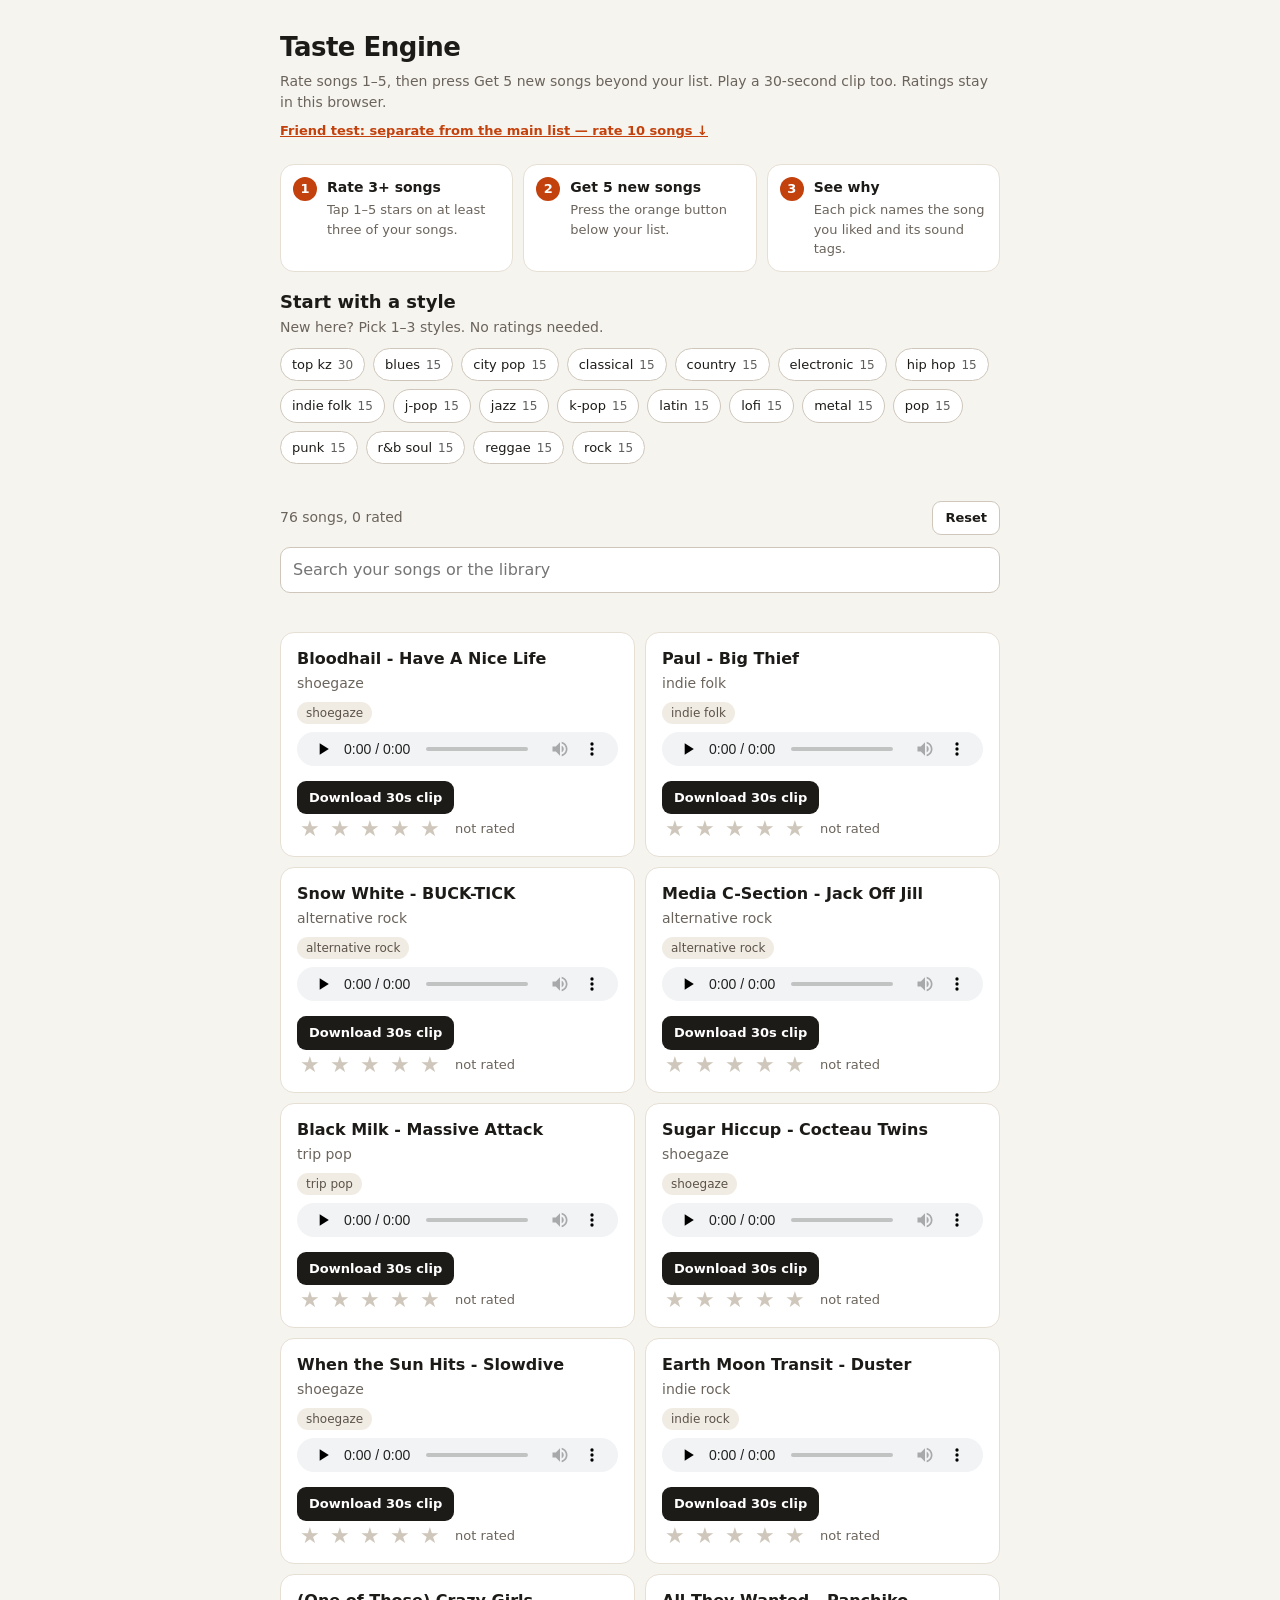
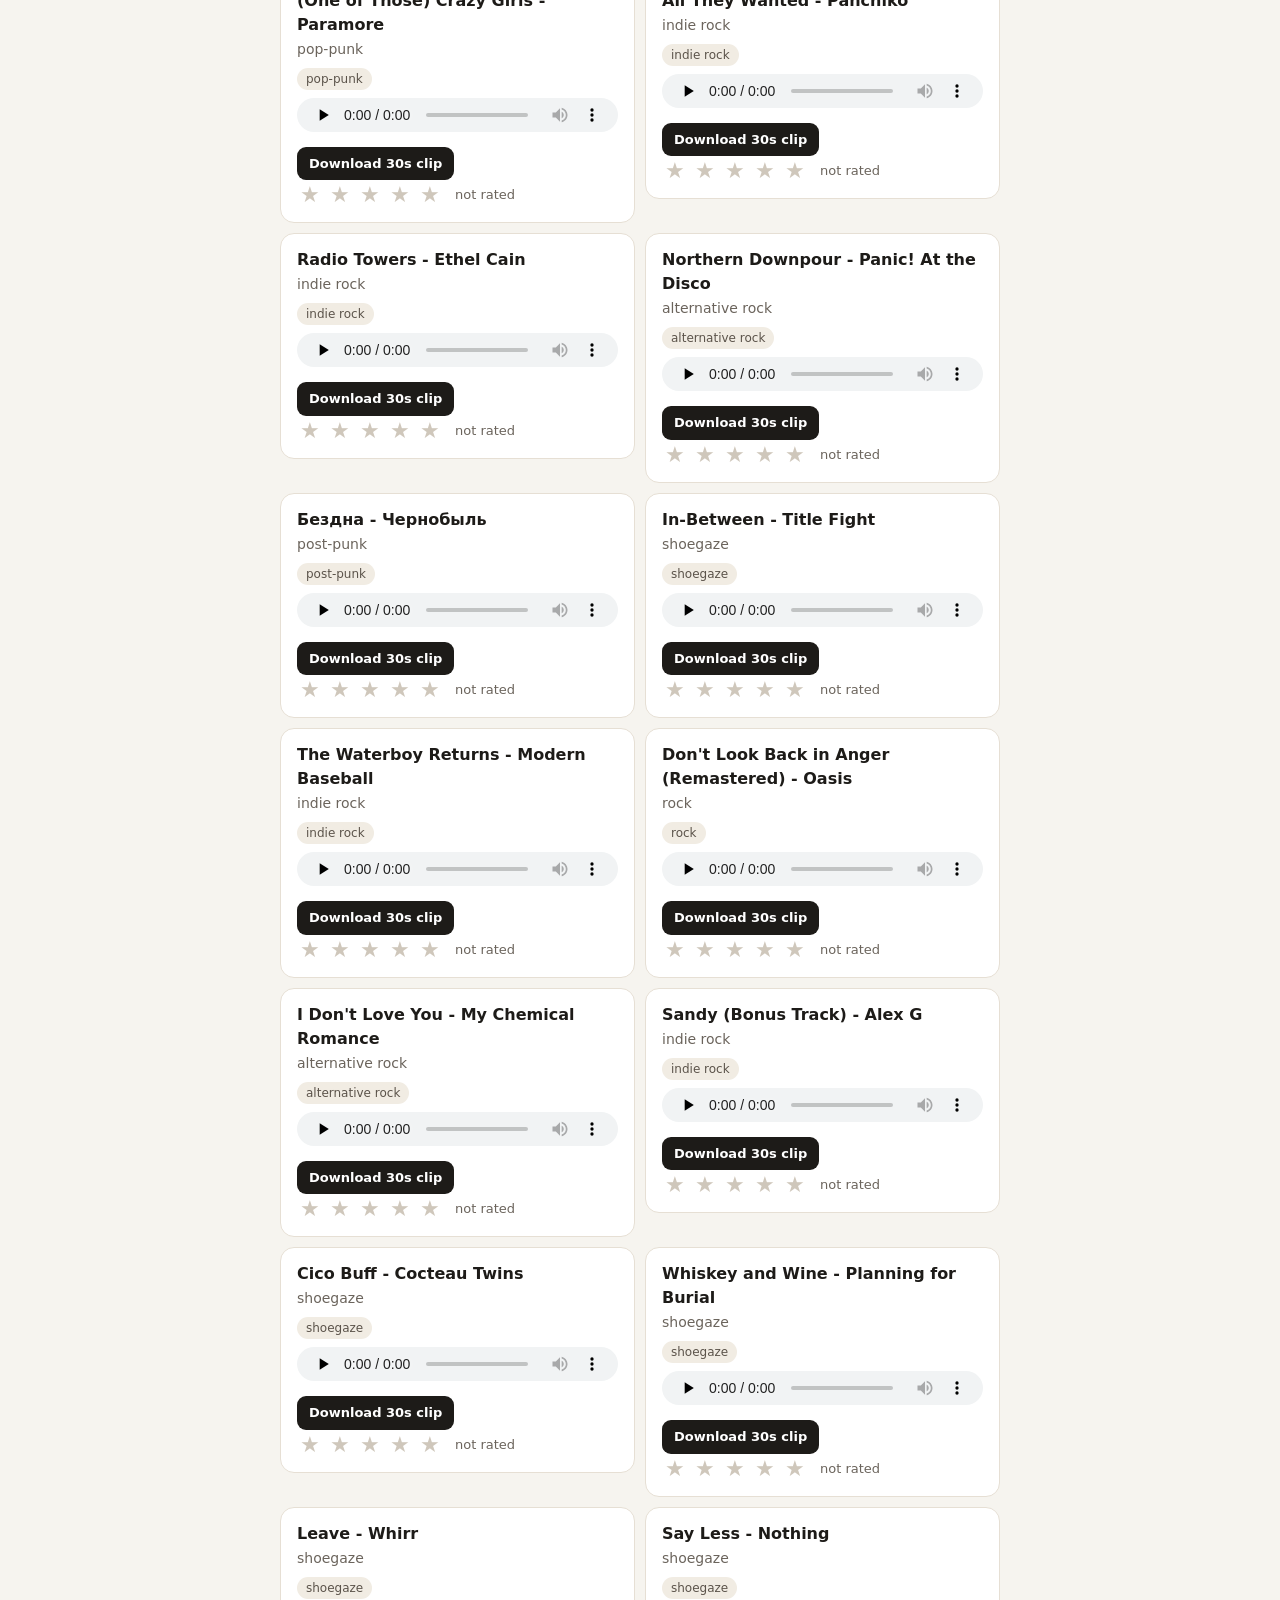
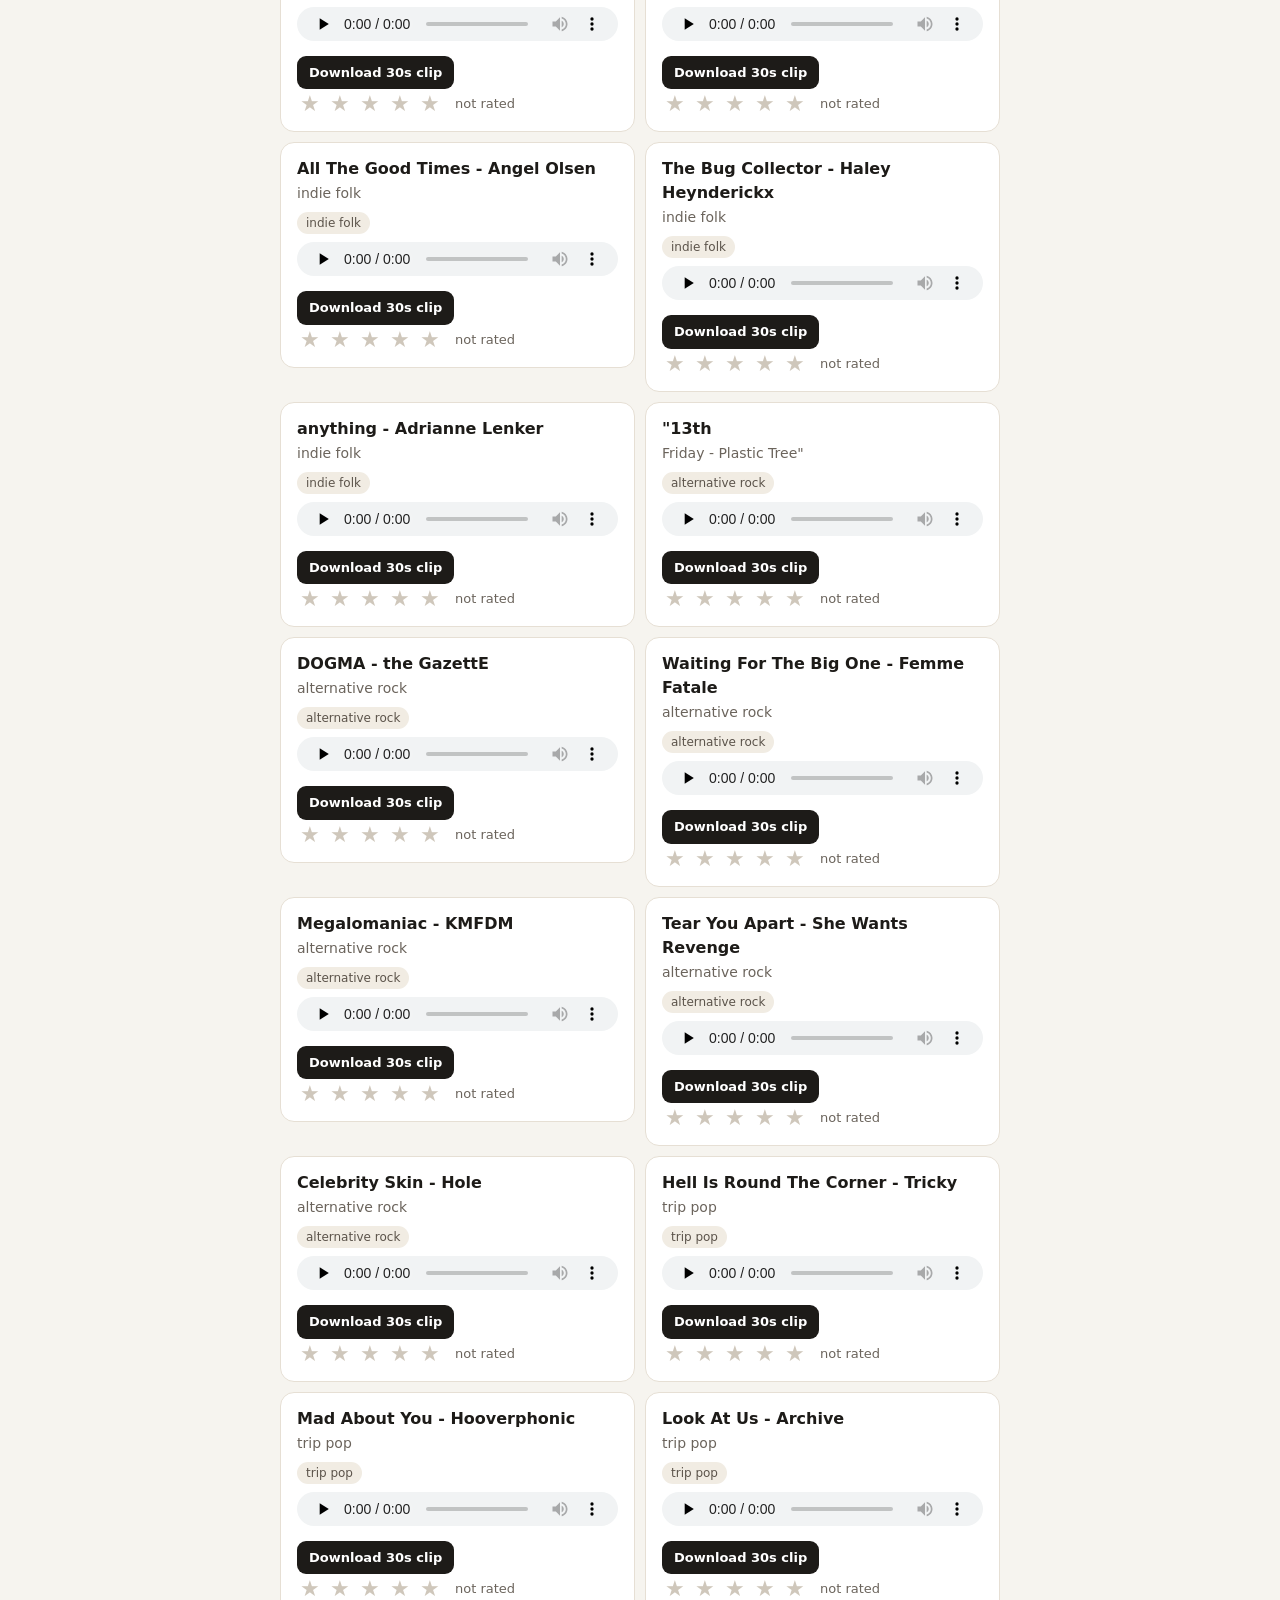
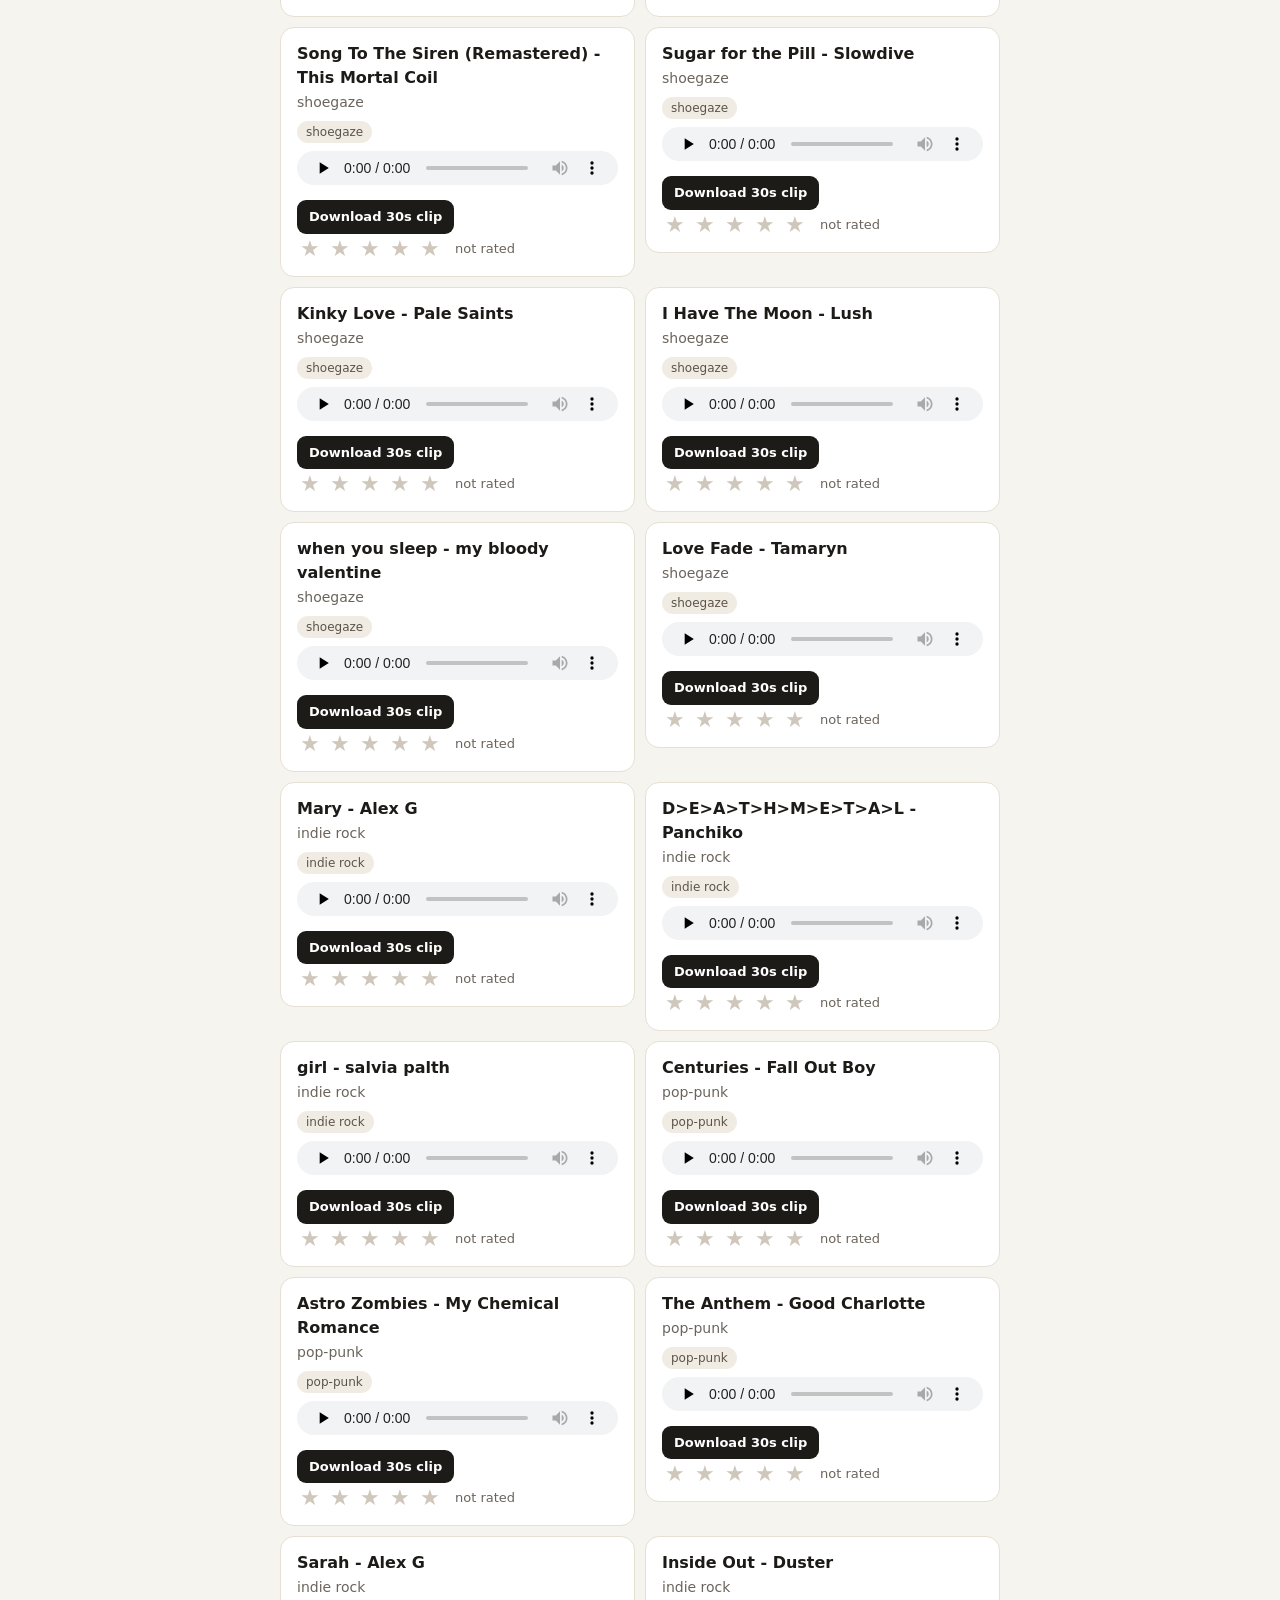
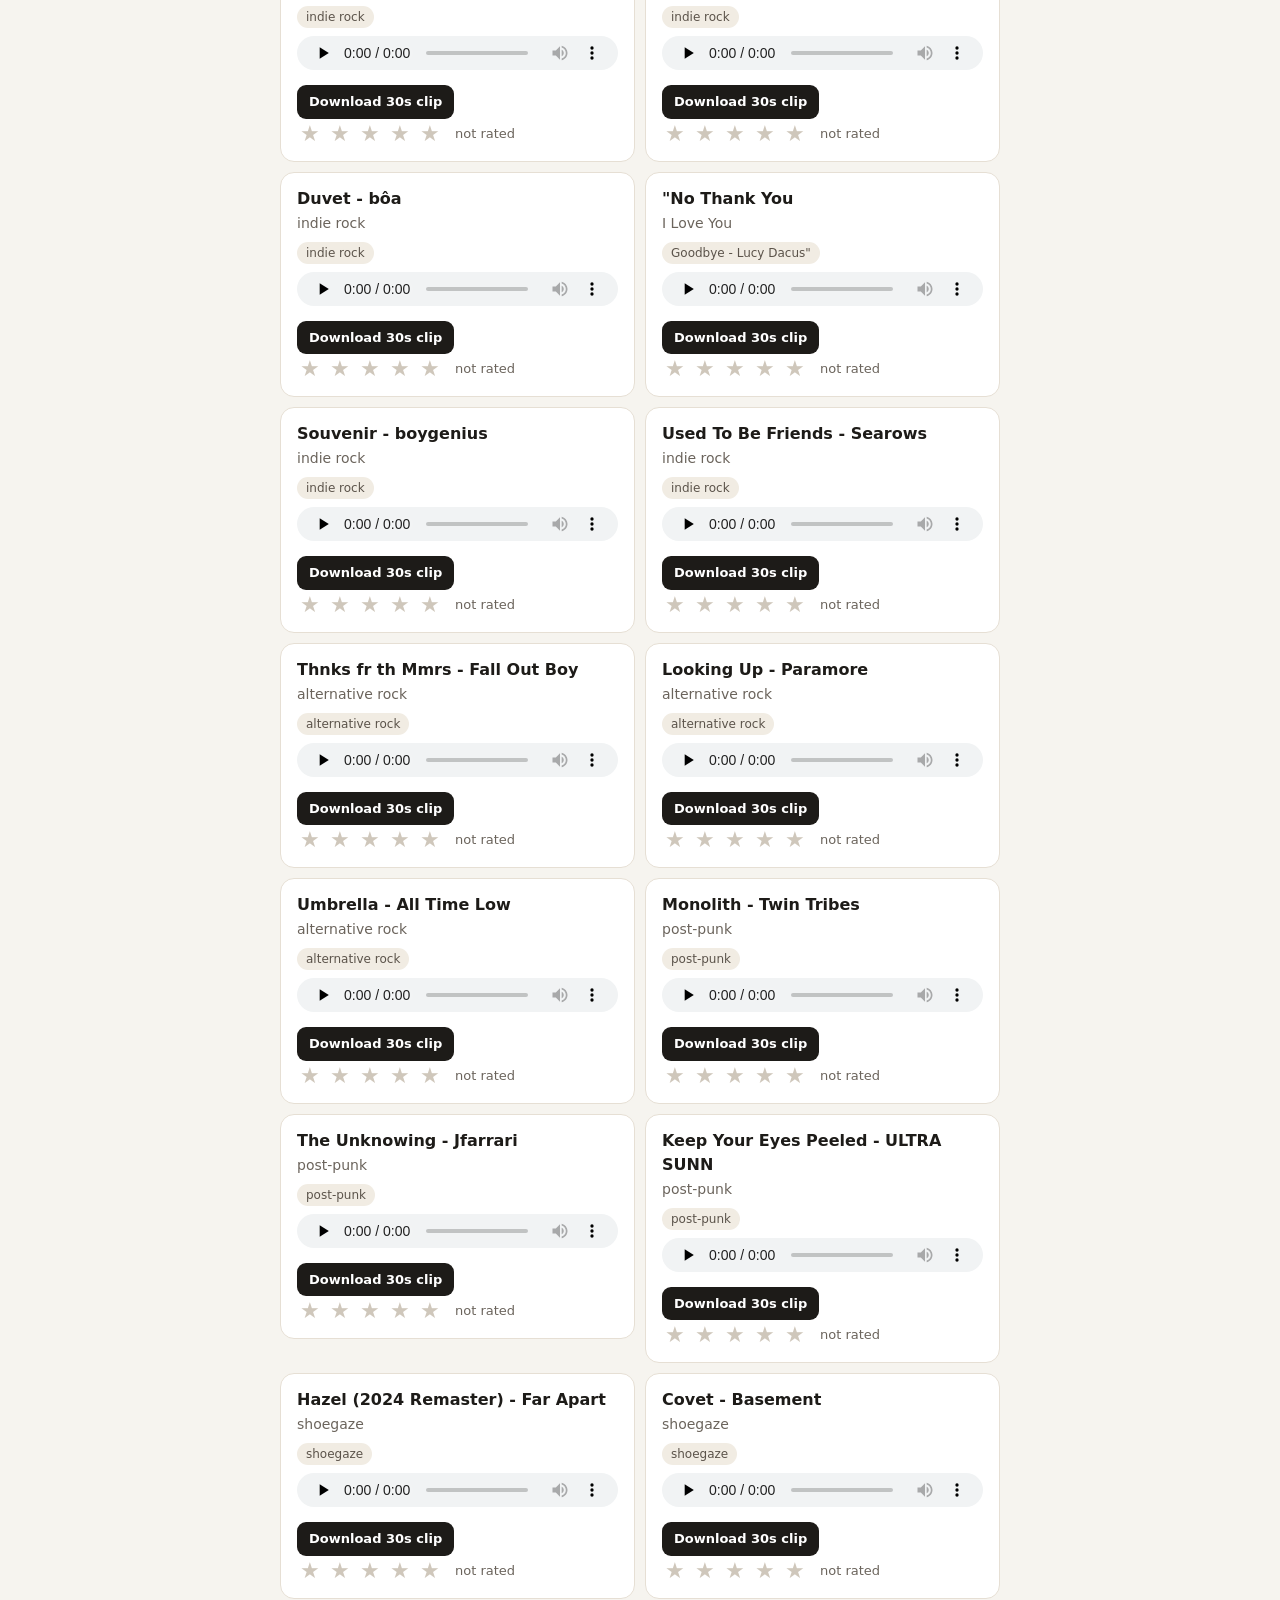
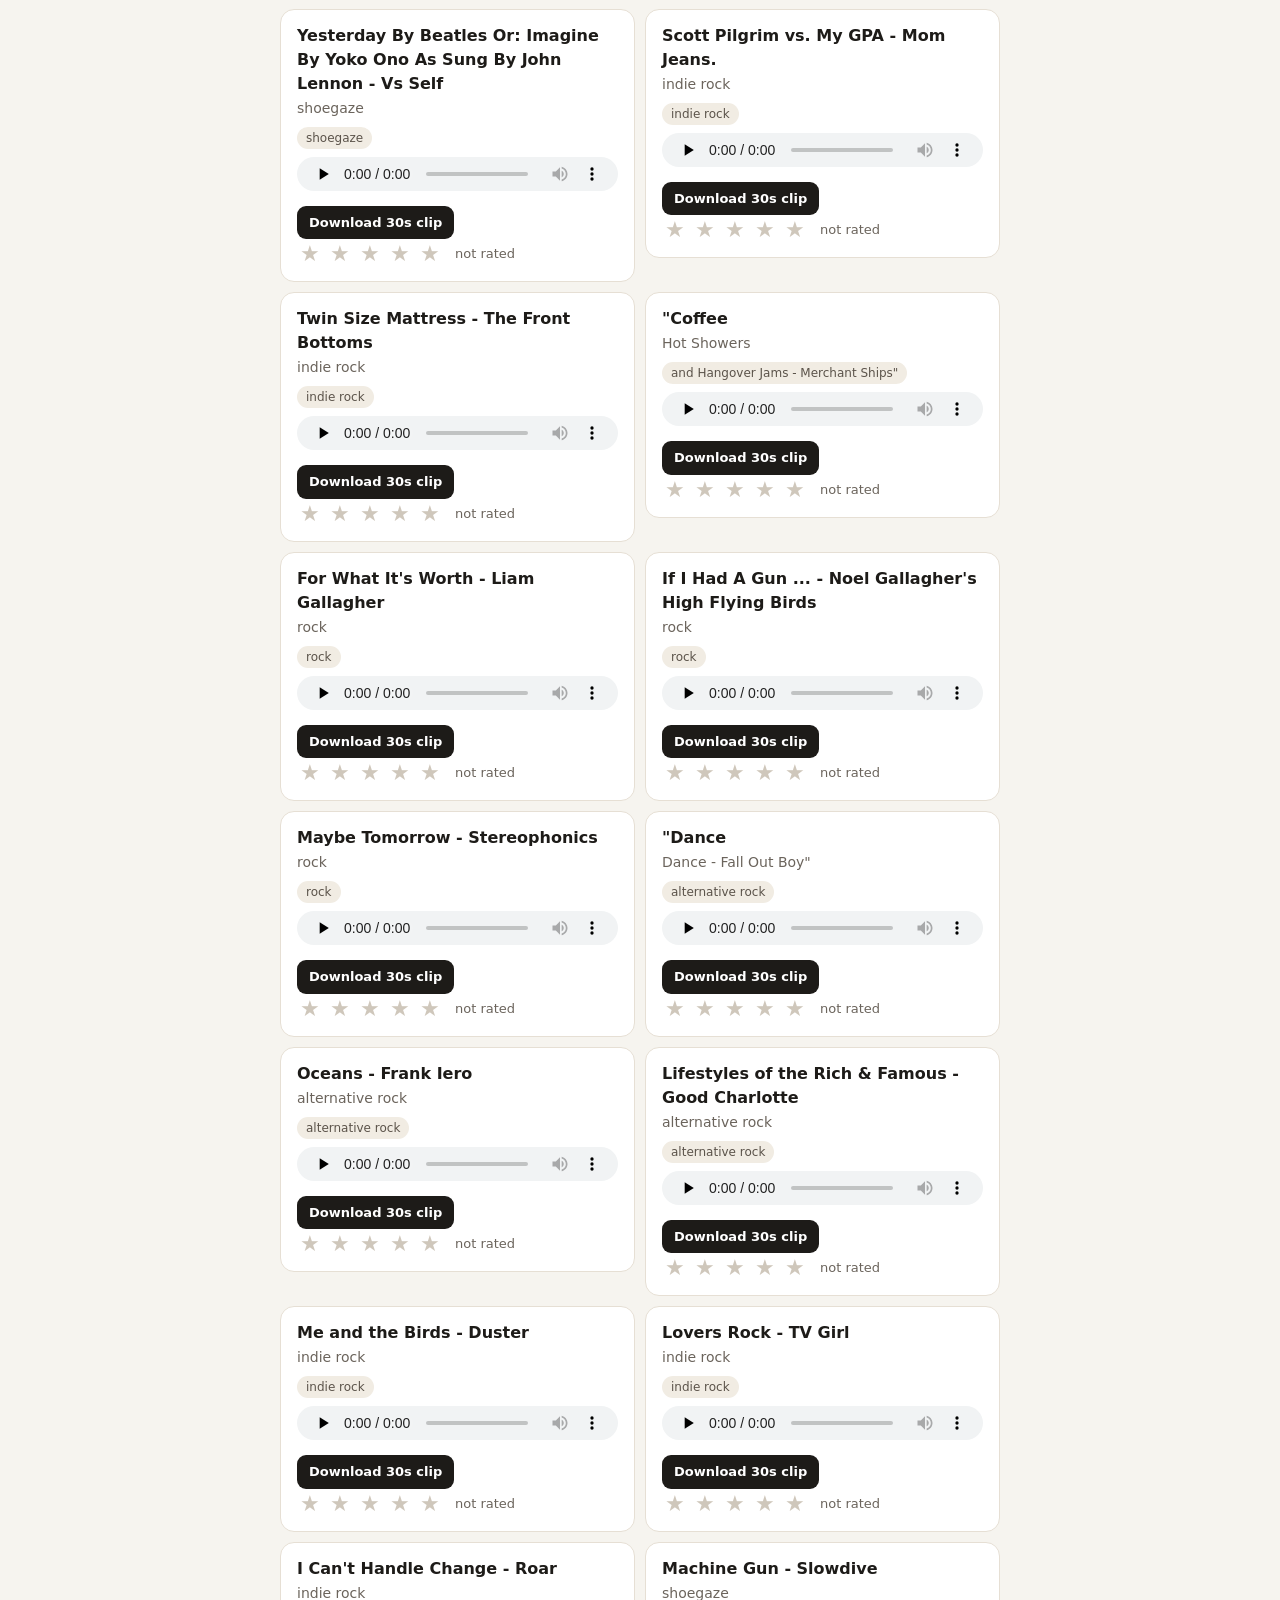
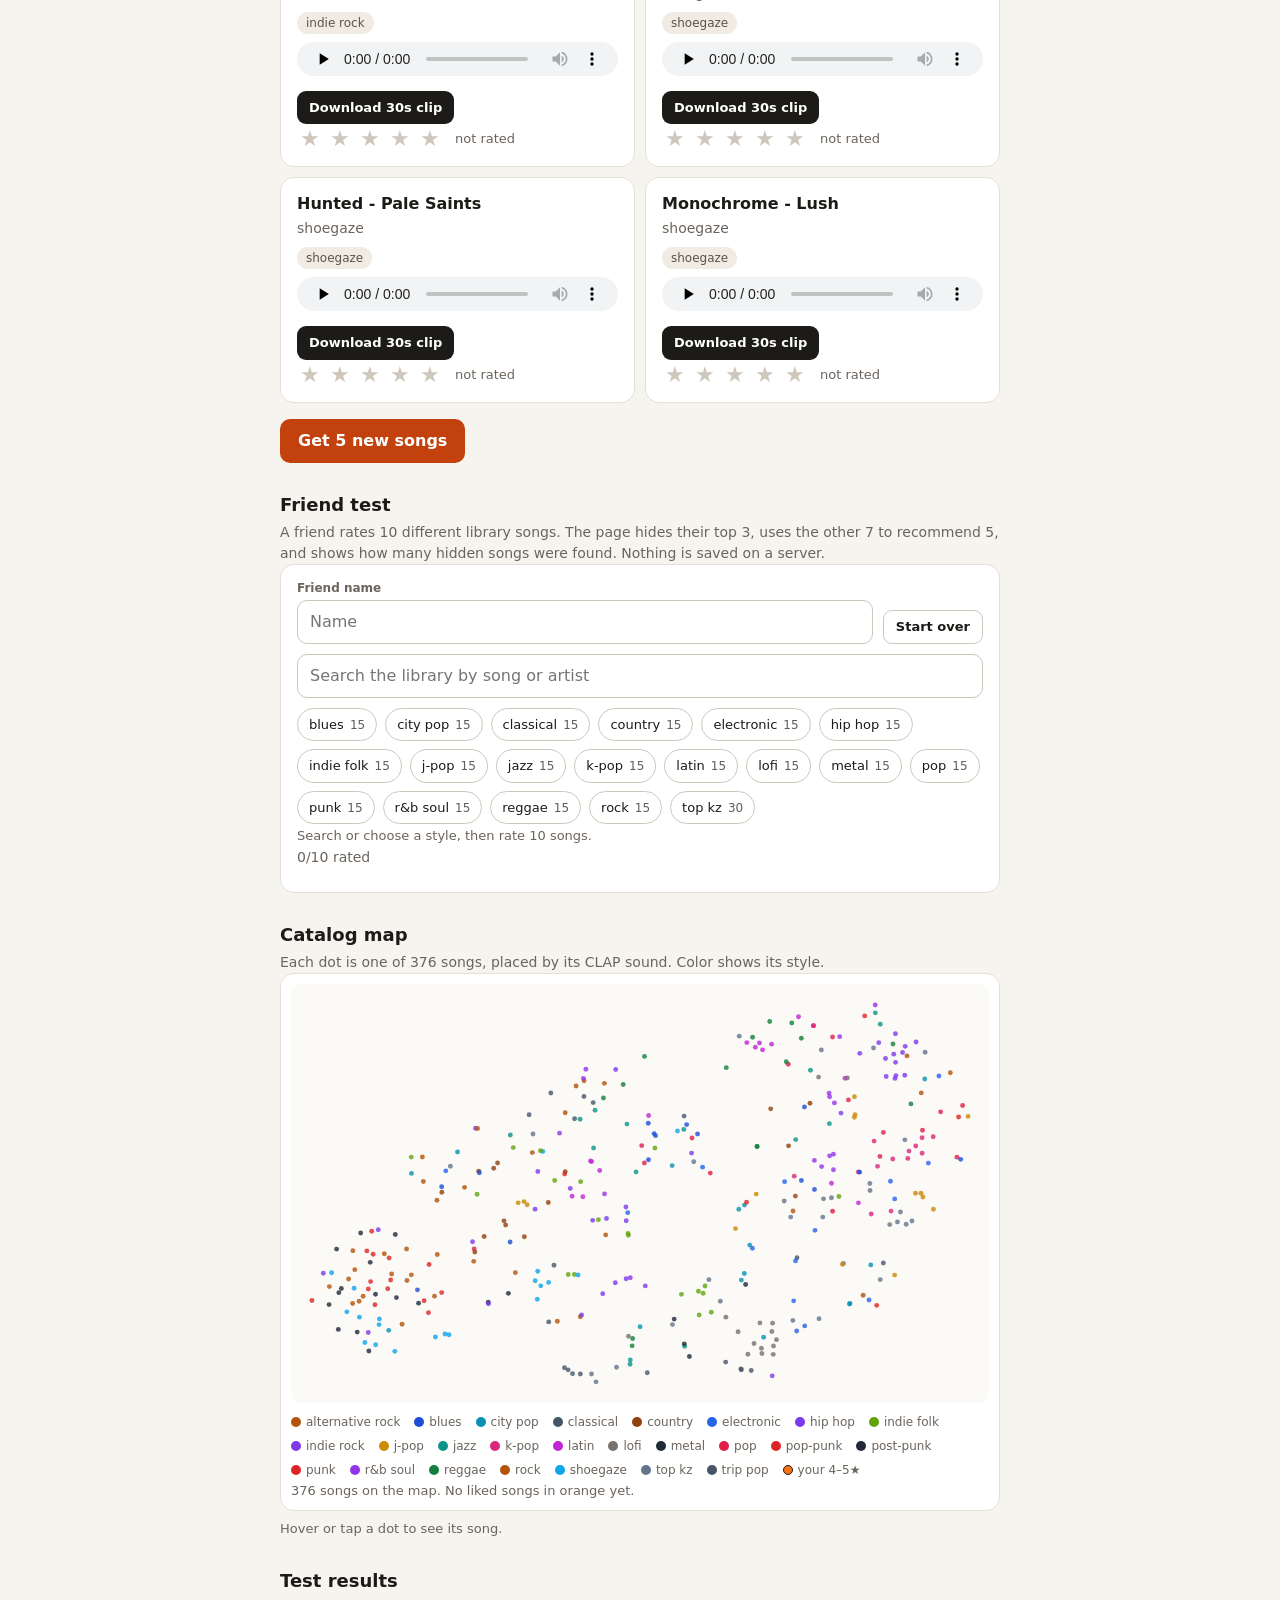
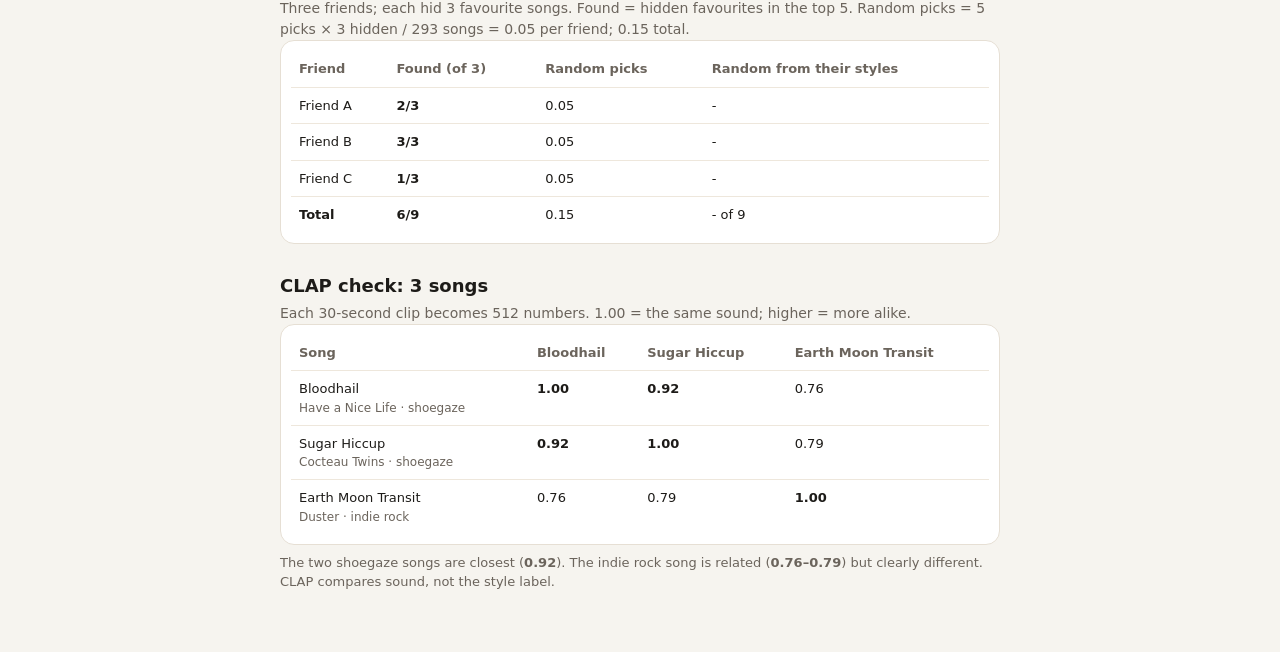
==== demo/index.html @ 41b4423e "Project page + demo" ====
<!DOCTYPE html>
<html lang="en">
<head>
<meta charset="utf-8">
<meta name="viewport" content="width=device-width, initial-scale=1">
<title>Taste Engine</title>
<style>
  :root { --bg:#f6f4ef; --ink:#1d1b18; --muted:#6b645c; --card:#fff; --accent:#c2410c; }
  * { box-sizing: border-box; }
  body { margin:0; font:16px/1.5 system-ui, -apple-system, Segoe UI, Roboto, sans-serif; background:var(--bg); color:var(--ink); }
  header { padding:28px 20px 10px; max-width:760px; margin:0 auto; }
  h1 { margin:0 0 4px; font-size:26px; letter-spacing:-0.5px; }
  .sub { color:var(--muted); font-size:14px; }
  .friend-jump { display:inline-block; margin-top:8px; color:var(--accent); font-size:13px; font-weight:600; }
  .steps { counter-reset:step; list-style:none; display:grid; grid-template-columns:repeat(3,minmax(0,1fr)); gap:10px; margin:0 0 16px; padding:0; }
  .steps li { position:relative; background:var(--card); border:1px solid #e6dfd4; border-radius:14px; padding:12px 14px 12px 46px; color:var(--muted); font-size:13px; }
  .steps li::before { counter-increment:step; content:counter(step); position:absolute; left:12px; top:12px; width:24px; height:24px; border-radius:50%; background:var(--accent); color:#fff; font:600 13px/24px system-ui, -apple-system, Segoe UI, Roboto, sans-serif; text-align:center; }
  .steps strong { display:block; color:var(--ink); font-size:14px; margin-bottom:2px; }
  .list-top { display:flex; align-items:center; justify-content:space-between; gap:10px; }
  .card-search { margin-top:12px; }
  .card-search input { width:100%; border:1px solid #cfc7bb; background:var(--card); border-radius:10px; padding:10px 12px; font:inherit; }
  .card-search input:focus { outline:2px solid #e07b3c; outline-offset:1px; }
  #style-section { margin:0 0 14px; }
  #style-section h2 { font-size:18px; margin:0 0 2px; }
  .style-picker { display:flex; flex-wrap:wrap; gap:8px; margin-top:10px; }
  .style-chip { background:var(--card); border:1px solid #cfc7bb; border-radius:999px; padding:6px 11px; font:inherit; font-size:13px; color:var(--ink); cursor:pointer; }
  .style-chip:hover:not(:disabled) { border-color:var(--accent); color:var(--accent); }
  .style-chip.on { background:var(--accent); border-color:var(--accent); color:#fff; }
  .style-chip:disabled { opacity:0.45; cursor:default; }
  .style-count { opacity:0.7; margin-left:6px; font-size:12px; }
  #style-note { min-height:21px; }
  #search-note { min-height:21px; }
  #friend-section { margin-top:28px; }
  #friend-section h2 { font-size:18px; margin:0 0 4px; }
  .friend-box { background:var(--card); border:1px solid #e6dfd4; border-radius:14px; padding:14px 16px; }
  .friend-top { display:flex; flex-wrap:wrap; align-items:flex-end; justify-content:space-between; gap:10px; }
  .friend-name { flex:1; min-width:180px; }
  .friend-name label { display:block; color:var(--muted); font-size:12px; font-weight:600; margin-bottom:3px; }
  .friend-input { width:100%; border:1px solid #cfc7bb; background:var(--card); border-radius:10px; padding:9px 12px; font:inherit; }
  .friend-input:focus { outline:2px solid #e07b3c; outline-offset:1px; }
  .friend-search { margin-top:10px; }
  #friend-styles { margin-top:10px; }
  #friend-note { min-height:21px; }
  #friend-progress { min-height:21px; }
  #friend-results ul { margin-top:10px; }
  #friend-results .stars { margin-top:5px; }
  #friend-results .star { font-size:19px; }
  .friend-clear { background:none; border:0; color:var(--muted); font:inherit; font-size:12px; text-decoration:underline; cursor:pointer; padding:2px 4px; }
  .friend-clear:hover { color:var(--accent); }
  #friend-result { margin-top:10px; }
  #friend-result h3 { font-size:17px; margin:8px 0 2px; }
  .friend-hit { font-size:22px; font-weight:700; margin:8px 0 2px; }
  .friend-compare { display:grid; grid-template-columns:repeat(3,minmax(0,1fr)); gap:8px; margin:10px 0 2px; }
  .friend-compare > div { background:#fbfaf7; border:1px solid #e6dfd4; border-radius:10px; padding:8px 10px; }
  .friend-compare span { display:block; color:var(--muted); font-size:11px; line-height:1.25; }
  .friend-compare strong { display:block; font-size:18px; margin-top:2px; }
  .friend-hidden { margin-top:14px; border-top:1px solid #e6dfd4; padding-top:12px; }
  .friend-hidden h4, .friend-picks-title { font-size:15px; margin:14px 0 4px; }
  .friend-hidden .pick { background:#fbfaf7; }
  .friend-hidden .rating { margin-left:0; min-width:0; }
  .friend-status-row { display:flex; flex-wrap:wrap; align-items:center; gap:8px; margin-top:6px; }
  .friend-status { font-size:12px; font-weight:600; border-radius:999px; padding:2px 9px; }
  .friend-status.found { background:#e8f5e9; color:#1b5e20; }
  .friend-status.missing { background:#f1ece3; color:#6b645c; }
  .reset { background:var(--card); color:var(--ink); border:1px solid #cfc7bb; border-radius:9px; padding:6px 12px; font:inherit; font-size:13px; font-weight:600; cursor:pointer; }
  .reset:hover:not(:disabled) { border-color:var(--accent); color:var(--accent); }
  .reset:disabled { opacity:0.5; cursor:default; }
  main { max-width:760px; margin:0 auto; padding:12px 20px 60px; }
  .empty { background:var(--card); border:1px dashed #cfc7bb; border-radius:14px; padding:22px; color:var(--muted); }
  ul { list-style:none; margin:16px 0 0; padding:0; display:grid; gap:10px; }
  li.song { background:var(--card); border:1px solid #e6dfd4; border-radius:14px; padding:14px 16px; }
  #list ul, #library-list ul { grid-template-columns:repeat(2,minmax(0,1fr)); align-items:start; }
  .title { font-weight:650; }
  .blurb { color:var(--muted); font-size:14px; margin:2px 0 8px; }
  .tags { display:flex; flex-wrap:wrap; gap:6px; margin-bottom:8px; }
  .tag { font-size:12px; background:#f1ece3; color:#5b534a; border-radius:999px; padding:2px 9px; }
  .clip { margin:4px 0 8px; }
  .clip audio { width:100%; height:34px; }
  .actions { display:flex; align-items:center; gap:10px; margin:8px 0 2px; }
  .save { display:inline-block; background:#1d1b18; color:#fff; text-decoration:none; border-radius:9px; padding:7px 12px; font-size:13px; font-weight:600; }
  .save:hover { background:#3a3630; }
  .similar h2 { font-size:18px; margin:24px 0 0; }
  .similar .sub { margin-top:2px; }
  .similar h3, .outside h3 { font-size:16px; margin:24px 0 0; }
  .outside-note { color:var(--muted); font-size:13px; margin-top:2px; }
  .warn { background:#fff4e6; border:1px solid #f0c9a8; color:#8a3a0f; border-radius:10px; padding:10px 12px; margin-top:10px; font-size:14px; }
  .pick .meta { color:var(--muted); font-size:13px; margin-top:2px; }
  .pick audio { width:100%; height:32px; margin-top:6px; }
  .open { display:inline-block; margin-top:6px; font-size:13px; color:var(--accent); }
  .stars { display:flex; align-items:center; gap:4px; }
  .star { background:none; border:0; padding:2px 3px; font-size:22px; line-height:1; cursor:pointer; color:#cfc7bb; }
  .star.on { color:var(--accent); }
  .star:hover { color:#e07b3c; }
  .rating { margin-left:8px; font-size:13px; color:var(--muted); min-width:64px; }
  .get-row { margin-top:16px; }
  .find { display:flex; gap:8px; margin:6px 0 4px; }
  .find input { flex:1; min-width:0; border:1px solid #cfc7bb; background:var(--card); border-radius:10px; padding:10px 12px; font:inherit; }
  .find input:focus { outline:2px solid #e07b3c; outline-offset:1px; }
  #find-note { min-height:21px; }
  .get { background:var(--accent); color:#fff; border:0; border-radius:10px; padding:10px 18px; font:inherit; font-weight:650; cursor:pointer; }
  .get:hover { background:#9a3412; }
  .picks h2 { font-size:18px; margin:22px 0 0; }
  li.pick { background:var(--card); border:1px solid #e6dfd4; border-radius:14px; padding:14px 16px; }
  .reason { color:var(--muted); font-size:14px; margin-top:4px; }
  #map-section { margin-top:28px; }
  #map-section h2 { font-size:18px; margin:0 0 4px; }
  #map { background:var(--card); border:1px solid #e6dfd4; border-radius:14px; padding:10px; }
  .map-scroll { overflow-x:auto; }
  #map svg { display:block; width:100%; height:auto; background:#fbfaf7; border-radius:10px; }
  #map circle { fill-opacity:0.8; }
  #map circle.liked { fill:#f97316; stroke:#1d1b18; stroke-width:1.3; }
  #map g.song-dot { cursor:pointer; }
  .map-info { margin-top:8px; font-size:13px; color:var(--muted); min-height:20px; }
  .map-legend { display:flex; flex-wrap:wrap; gap:6px 14px; margin-top:10px; font-size:12px; color:var(--muted); }
  .legend-item { display:inline-flex; align-items:center; gap:5px; }
  .legend-swatch { width:10px; height:10px; border-radius:50%; display:inline-block; }
  .legend-swatch.liked-swatch { background:#f97316; border:1px solid #1d1b18; }
  #results-section, #clap-section { margin-top:28px; }
  #results-section h2, #clap-section h2 { font-size:18px; margin:0 0 4px; }
  .results-wrap { background:var(--card); border:1px solid #e6dfd4; border-radius:14px; padding:10px; overflow-x:auto; }
  table.results { width:100%; border-collapse:collapse; font-size:13px; }
  table.results th, table.results td { text-align:left; vertical-align:top; padding:8px; border-bottom:1px solid #eee7dc; }
  table.results th { color:var(--muted); font-weight:600; }
  table.results tr:last-child td { border-bottom:0; }
  .result-hit { font-weight:650; white-space:nowrap; }
  .result-note { margin-top:8px; font-size:13px; color:var(--muted); }
  .song-meta { color:var(--muted); font-size:12px; }
  @media (max-width: 640px) {
    .steps { grid-template-columns:1fr; }
    #list ul, #library-list ul { grid-template-columns:1fr; }
    .map-scroll svg { min-width:760px; }
    #map-section .sub { font-size:13px; }
  }
  #find, #find-note, #similar { display:none; }
</style>
</head>
<body>
<header>
  <h1>Taste Engine</h1>
  <div class="sub">Rate songs 1–5, then press Get 5 new songs beyond your list. Play a 30-second clip too. Ratings stay in this browser.</div>
  <a id="friend-jump" class="friend-jump" href="#friend-section">Friend test: separate 10-song test ↓</a>
</header>
<main>
  <ol class="steps" aria-label="How to use this page">
    <li><strong>Rate 3+ songs</strong>Tap 1–5 stars on at least three of your songs.</li>
    <li><strong>Get 5 new songs</strong>Press the orange button below your list.</li>
    <li><strong>See why</strong>Each pick names the song you liked and its sound tags.</li>
  </ol>
  <section id="style-section">
    <h2>Start with a style</h2>
    <div class="sub">New here? Pick 1–3 styles. No ratings needed.</div>
    <div id="style-picker" class="style-picker"><span class="outside-note">Loading styles...</span></div>
    <div id="style-note" class="outside-note"></div>
  </section>
  <form id="find" class="find">
    <input id="find-input" type="search" placeholder="Type a song title or artist" autocomplete="off" aria-label="Song title or artist">
    <button class="get" type="submit">Find 5 similar</button>
  </form>
  <div id="find-note" class="sub"></div>
  <div class="list-top">
    <div id="summary" class="sub"></div>
    <button id="reset" class="reset" type="button" title="Clear ratings and search" disabled>Reset</button>
  </div>
  <div class="card-search">
    <input id="card-search" type="search" placeholder="Search your songs or the library" aria-label="Search your songs or the library" autocomplete="off">
  </div>
  <div id="search-note" class="outside-note"></div>
  <div id="list"></div>
  <div id="library-results" class="similar" hidden>
    <h2>From the library</h2>
    <div id="library-note" class="outside-note"></div>
    <div id="library-list"></div>
  </div>
  <div id="similar" class="similar"></div>
  <div class="get-row">
    <button id="get" class="get" type="button">Get 5 new songs</button>
  </div>
  <div id="picks"></div>
  <section id="friend-section">
    <h2>Friend test</h2>
    <div class="sub">A friend rates 10 different library songs. The page hides their top 3, uses the other 7 to recommend 5, and shows how many hidden songs were found. Nothing is saved on a server.</div>
    <div class="friend-box">
      <div class="friend-top">
        <div class="friend-name">
          <label for="friend-name">Friend name</label>
          <input id="friend-name" class="friend-input" type="text" placeholder="Name" autocomplete="off">
        </div>
        <button id="friend-reset" class="reset" type="button">Start over</button>
      </div>
      <div class="friend-search">
        <input id="friend-search" class="friend-input" type="search" placeholder="Search the library by song or artist" aria-label="Friend test: search the library" autocomplete="off">
      </div>
      <div id="friend-styles" class="style-picker"><span class="outside-note">Loading styles...</span></div>
      <div id="friend-note" class="outside-note"></div>
      <div id="friend-progress" class="sub"></div>
      <div id="friend-result"></div>
      <div id="friend-results"></div>
    </div>
  </section>
  <section id="map-section">
    <h2>Catalog map</h2>
    <div class="sub">Each dot is one of 376 songs, placed by its CLAP sound. Color shows its style.</div>
    <div id="map"><div class="empty">Loading map...</div></div>
    <div id="map-info" class="map-info">Hover or tap a dot to see its song.</div>
  </section>
  <section id="results-section">
    <h2>Test results</h2>
    <div class="sub">Three friends; each hid 3 favourite songs. Found = hidden favourites in the top 5. Random picks = 5 picks × 3 hidden / 293 songs = 0.05 per friend; 0.15 total.</div>
    <div class="results-wrap">
      <table class="results">
        <thead>
          <tr><th>Friend</th><th>Found (of 3)</th><th>Random picks</th><th>Random from their styles</th></tr>
        </thead>
        <tbody>
          <tr>
            <td>Friend A</td>
            <td class="result-hit">2/3</td>
            <td>0.05</td>
            <td>-</td>
          </tr>
          <tr>
            <td>Friend B</td>
            <td class="result-hit">3/3</td>
            <td>0.05</td>
            <td>-</td>
          </tr>
          <tr>
            <td>Friend C</td>
            <td class="result-hit">1/3</td>
            <td>0.05</td>
            <td>-</td>
          </tr>
          <tr>
            <td><strong>Total</strong></td>
            <td class="result-hit">6/9</td>
            <td>0.15</td>
            <td>- of 9</td>
          </tr>
        </tbody>
      </table>
    </div>
  </section>
  <section id="clap-section">
    <h2>CLAP check: 3 songs</h2>
    <div class="sub">Each 30-second clip becomes 512 numbers. 1.00 = the same sound; higher = more alike.</div>
    <div class="results-wrap">
      <table class="results">
        <thead>
          <tr><th>Song</th><th>Bloodhail</th><th>Sugar Hiccup</th><th>Earth Moon Transit</th></tr>
        </thead>
        <tbody>
          <tr>
            <td>Bloodhail<div class="song-meta">Have a Nice Life · shoegaze</div></td>
            <td class="result-hit">1.00</td>
            <td class="result-hit">0.92</td>
            <td>0.76</td>
          </tr>
          <tr>
            <td>Sugar Hiccup<div class="song-meta">Cocteau Twins · shoegaze</div></td>
            <td class="result-hit">0.92</td>
            <td class="result-hit">1.00</td>
            <td>0.79</td>
          </tr>
          <tr>
            <td>Earth Moon Transit<div class="song-meta">Duster · indie rock</div></td>
            <td>0.76</td>
            <td>0.79</td>
            <td class="result-hit">1.00</td>
          </tr>
        </tbody>
      </table>
    </div>
    <div class="result-note">The two shoegaze songs are closest (<strong>0.92</strong>). The indie rock song is related (<strong>0.76–0.79</strong>) but clearly different. CLAP compares sound, not the style label.</div>
  </section>
</main>
<script>
const STORE = 'taste-engine-ratings';
let allSongs = [];
let songVectors = {};
let embeddingsError = '';
const outsideCache = {};
let engineCache = null;
let engineLoading = null;
const engineShown = new Set();
const selectedStyles = new Set();
const mapCircles = new Map();
let librarySearchTimer = null;
let librarySearchToken = 0;
const friendRatings = new Map();
let friendStyle = '';
let friendOrder = 0;
let friendData = null;
let friendCentered = null;
let friendIndexById = new Map();
let friendResultShown = false;

function parseCSV(text) {
  const lines = text.split(/\r?\n/).filter(l => l.trim() !== '');
  if (lines.length < 2) return [];
  return lines.slice(1).map(line => {
    const parts = line.split(',');
    return {
      title: (parts[0] || '').trim(),
      blurb: (parts[1] || '').trim(),
      tags: (parts[2] || '').trim(),
      clip: (parts[3] || '').trim()
    };
  }).filter(s => s.title);
}

function clipURL(song) {
  return 'data/' + (song.clip || '').split('/').map(encodeURIComponent).join('/');
}

function loadRatings() {
  try { return JSON.parse(localStorage.getItem(STORE) || '{}'); }
  catch (e) { return {}; }
}

function saveRatings(all) {
  localStorage.setItem(STORE, JSON.stringify(all));
}

function el(tag, cls, text) {
  const n = document.createElement(tag);
  if (cls) n.className = cls;
  if (text !== undefined) n.textContent = text;
  return n;
}

function paintStars(box, label, value) {
  box.querySelectorAll('.star').forEach(btn => {
    btn.classList.toggle('on', Number(btn.dataset.v) <= value);
    btn.setAttribute('aria-pressed', String(Number(btn.dataset.v) <= value));
  });
  label.textContent = value ? value + ' of 5' : 'not rated';
}

function tagsOf(song) {
  return (song.tags || '').split(';').map(t => t.trim().toLowerCase()).filter(Boolean);
}

function sharedTag(a, b) {
  const other = new Set(tagsOf(b));
  return tagsOf(a).find(tag => other.has(tag)) || '';
}

function preferredStyle(song) {
  const tags = tagsOf(song);
  const has = tag => tags.some(value => value.includes(tag));
  if (has('city pop')) return 'city pop';
  if (has('synthpop') || has('electronic')) return 'electronic';
  if (has('j-pop')) return 'j-pop';
  if (has('k-pop')) return 'k-pop';
  if (has('rock')) return 'rock';
  if (has('punk')) return 'punk';
  if (has('metal')) return 'metal';
  if (has('hip hop') || has('rap')) return 'hip hop';
  if (has('r&b') || has('soul') || has('funk') || has('disco')) return 'r&b soul';
  if (has('jazz')) return 'jazz';
  if (has('classical')) return 'classical';
  if (has('country')) return 'country';
  if (has('latin')) return 'latin';
  if (has('reggae')) return 'reggae';
  if (has('folk')) return 'indie folk';
  if (has('pop')) return 'pop';
  return '';
}

function outsideSearchTerm(song) {
  const tags = tagsOf(song);
  const has = tag => tags.includes(tag);
  if (has('rock') && has('rap')) return 'nu metal';
  if (has('rock') && has('90s')) return 'grunge';
  if (has('rock') && has('classic')) return 'classic rock';
  if (has('rock')) return 'alternative rock';
  if (has('city pop')) return 'city pop';
  if (has('synthpop')) return 'synthpop';
  if (has('k-pop')) return 'k-pop';
  if (has('j-pop')) return 'j-pop';
  if (has('pop') && has('dreamy')) return 'dream pop';
  if (has('pop') && has('dark')) return 'electropop';
  if (has('pop') && has('dance')) return 'dance pop';
  if (has('pop')) return 'pop';
  if (has('funk') && has('disco')) return 'disco funk';
  if (has('funk') && has('soul')) return 'funk soul';
  if (has('funk')) return 'funk';
  if (has('soul')) return 'soul';
  if (has('jazz')) return 'jazz';
  if (has('folk')) return 'folk';
  if (has('latin')) return 'latin';
  return tags[0] || '';
}

function similarSongs(song, songs) {
  const mine = new Set(tagsOf(song));
  const base = songVectors[song.title];
  return songs
    .filter(s => s.title !== song.title)
    .map(s => {
      const shared = tagsOf(s).filter(t => mine.has(t));
      const vec = songVectors[s.title];
      let score = 0;
      if (base && vec && base.length === vec.length) {
        score = base.reduce((sum, value, i) => sum + value * vec[i], 0);
      }
      score += shared.length * 0.05;
      return { song: s, shared, score };
    })
    .sort((a, b) => b.score - a.score || b.shared.length - a.shared.length || a.song.title.localeCompare(b.song.title))
    .slice(0, 5);
}

function normText(text) {
  return (text || '').toLowerCase().replace(/&/g, 'and').replace(/[^\p{L}\p{N}]+/gu, ' ').trim();
}

function titleKey(title) {
  return normText((title || '').split(' - ')[0].replace(/\s*[\(\[].*$/, ''));
}

function searchOutside(tag) {
  if (outsideCache[tag]) return Promise.resolve(outsideCache[tag]);
  const url = 'https://itunes.apple.com/search?term=' + encodeURIComponent(tag) +
    '&entity=song&limit=50&country=US';
  return fetch(url)
    .then(r => {
      if (!r.ok) throw new Error('Apple Music: HTTP ' + r.status);
      return r.json();
    })
    .then(data => {
      const local = new Set(allSongs.map(s => normText((s.title.split(' - ')[0] || s.title))));
      const seen = new Set();
      const tagLow = tag.toLowerCase();
      const allowed = allowedGenres(tag);
      const results = (data.results || []).filter(r => r.kind === 'song' && r.previewUrl).filter(r => {
        const titleLow = (r.trackName || '').toLowerCase();
        const rest = titleLow.startsWith(tagLow) ? titleLow.slice(tagLow.length).trim() : null;
        if (rest !== null && (!rest || /^[\(\-\[：:]/.test(rest))) return false;
        const genre = (r.primaryGenreName || '').toLowerCase();
        if (allowed && !allowed.includes(genre)) return false;
        const key = normText(r.trackName) + '|' + normText(r.artistName);
        if (seen.has(key)) return false;
        seen.add(key);
        return !local.has(normText(r.trackName));
      });
      outsideCache[tag] = results;
      return results;
    });
}

function renderOutsideList(box, results, tag, seed, note) {
  const ul = el('ul');
  results.forEach(result => {
    const li = el('li', 'pick');
    li.appendChild(el('div', 'title', result.trackName));
    li.appendChild(el('div', 'meta', result.artistName + (result.primaryGenreName ? ' · ' + result.primaryGenreName : '')));
    const reason = seed && seed.liked
      ? 'Because you rated ' + seed.song.title + ' ' + seed.rating + ' — popular in ' + tag + ' on Apple Music.'
      : 'Popular in ' + tag + ' on Apple Music.';
    li.appendChild(el('div', 'reason', reason));
    const audio = el('audio');
    audio.controls = true;
    audio.preload = 'none';
    audio.src = result.previewUrl;
    audio.setAttribute('aria-label', '30-second Apple preview of ' + result.trackName);
    li.appendChild(audio);
    if (result.trackViewUrl) {
      const link = el('a', 'open', 'Open in Apple Music');
      link.href = result.trackViewUrl;
      link.target = '_blank';
      link.rel = 'noopener';
      li.appendChild(link);
    }
    ul.appendChild(li);
  });
  box.appendChild(ul);
  box.appendChild(el('div', 'outside-note', note || '30-second Apple previews.'));
}

function showOutside(song) {
  const box = document.getElementById('outside');
  if (!box) return;
  box.textContent = '';
  const tag = outsideSearchTerm(song);
  if (!tag) {
    box.appendChild(el('div', 'outside-note', 'No tag to search for new songs.'));
    return;
  }
  box.appendChild(el('h3', '', 'Songs like this'));
  const status = el('div', 'outside-note', 'Looking for ' + tag + ' songs...');
  box.appendChild(status);

  function render(results) {
    box.querySelectorAll('.pick, .outside-note').forEach(node => node.remove());
    if (results.length === 0) {
      box.appendChild(el('div', 'outside-note', 'No new ' + tag + ' songs found.'));
      return;
    }
    renderOutsideList(box, results.slice(0, 5), tag, null, '30-second Apple previews. Press play to listen.');
  }

  searchOutside(tag)
    .then(render)
    .catch(err => {
      status.textContent = 'Could not load new songs: ' + err.message;
    });
}

function clipFileName(song) {
  const ext = (song.clip.split('.').pop() || 'm4a').toLowerCase();
  return song.title.replace(/[\\/:*?"<>|]+/g, '-') + '.' + ext;
}

function findLocalSong(query) {
  const q = query.trim().toLowerCase();
  if (!q) return null;
  return allSongs.find(s => s.title.toLowerCase().includes(q)) ||
    allSongs.find(s => {
      const parts = s.title.split(' - ');
      return parts.length > 1 && parts.slice(1).join(' - ').toLowerCase().includes(q);
    }) || null;
}

function itunesGenreTag(genre) {
  const g = (genre || '').toLowerCase();
  if (g === 'hip-hop/rap') return 'hip hop';
  if (g === 'r&b/soul') return 'soul';
  if (g === 'singer/songwriter') return 'folk';
  if (g === 'alternative') return 'alternative rock';
  if (g === 'dance') return 'dance pop';
  if (g === 'electronic') return 'electropop';
  return g;
}

function allowedGenres(tag) {
  const t = tag.toLowerCase();
  if (t === 'city pop') return ['pop', 'j-pop', 'k-pop', 'r&b/soul'];
  if (t === 'j-pop') return ['j-pop', 'pop'];
  if (t === 'k-pop') return ['k-pop', 'pop'];
  if (t.includes('hip hop') || t.includes('rap')) return ['hip-hop/rap'];
  if (t.includes('nu metal') || t === 'metal') return ['metal', 'hard rock', 'rock', 'alternative'];
  if (t.includes('rock') || t === 'grunge') return ['rock', 'hard rock', 'alternative', 'metal'];
  if (t.includes('funk')) return ['funk', 'r&b/soul', 'pop', 'dance'];
  if (t.includes('disco')) return ['dance', 'disco', 'pop', 'funk'];
  if (t.includes('soul')) return ['r&b/soul', 'soul', 'pop'];
  if (t.includes('jazz')) return ['jazz'];
  if (t.includes('folk')) return ['folk', 'singer/songwriter', 'country'];
  if (t.includes('latin')) return ['latin', 'salsa', 'world'];
  if (t.includes('country')) return ['country'];
  if (t.includes('classical')) return ['classical'];
  if (t.includes('pop')) return ['pop', 'dance', 'electronic', 'alternative'];
  return null;
}

function findOnlineSong(query) {
  const url = 'https://itunes.apple.com/search?term=' + encodeURIComponent(query) +
    '&entity=song&limit=5&country=US';
  return fetch(url)
    .then(r => {
      if (!r.ok) throw new Error('Apple Music: HTTP ' + r.status);
      return r.json();
    })
    .then(data => {
      const result = (data.results || []).find(r => r.kind === 'song' && r.previewUrl);
      if (!result) throw new Error('no match on Apple Music');
      return {
        title: result.trackName + ' - ' + result.artistName,
        tags: itunesGenreTag(result.primaryGenreName) || result.artistName,
        clip: ''
      };
    });
}

function showSimilar(song, options = {}) {
  const box = document.getElementById('similar');
  const picks = options.outsideOnly ? [] : similarSongs(song, allSongs);
  box.textContent = '';
  box.appendChild(el('h2', '', 'More songs like ' + song.title));
  box.appendChild(el('div', 'sub', options.reason || 'Because you downloaded the 30-second clip.'));
  if (!options.outsideOnly) {
    box.appendChild(el('h3', '', 'From your list'));
    const ul = el('ul');
    picks.forEach(entry => {
      const li = el('li', 'pick');
      li.appendChild(el('div', 'title', entry.song.title));
      const why = entry.shared.length
        ? 'Shares ' + entry.shared.join(', ') + ' with ' + song.title + '.'
        : 'Close to ' + song.title + ' in meaning.';
      li.appendChild(el('div', 'reason', why));
      ul.appendChild(li);
    });
    box.appendChild(ul);
  }
  const outside = el('div', 'outside');
  outside.id = 'outside';
  box.appendChild(outside);
  showOutside(song);
  box.scrollIntoView({ behavior: 'smooth', block: 'start' });
}

function render(songs) {
  allSongs = songs;
  document.getElementById('reset').disabled = false;
  const list = document.getElementById('list');
  const summary = document.getElementById('summary');
  list.textContent = '';

  if (songs.length === 0) {
    const box = el('div', 'empty', 'No songs yet. Add rows to data/my/songs.csv, then reload this page.');
    list.appendChild(box);
    summary.textContent = '0 songs';
    return;
  }

  const ratings = loadRatings();
  const ul = el('ul');

  songs.forEach(song => {
    const li = el('li', 'song');
    li.dataset.search = song.title;
    li.appendChild(el('div', 'title', song.title));
    if (song.blurb) li.appendChild(el('div', 'blurb', song.blurb));

    if (song.tags) {
      const tags = el('div', 'tags');
      song.tags.split(';').map(t => t.trim()).filter(Boolean).forEach(t => tags.appendChild(el('span', 'tag', t)));
      li.appendChild(tags);
    }

    if (song.clip) {
      const clip = el('div', 'clip');
      const audio = el('audio');
      audio.controls = true;
      audio.preload = 'none';
      audio.src = clipURL(song);
      audio.setAttribute('aria-label', '30-second clip of ' + song.title);
      clip.appendChild(audio);
      li.appendChild(clip);

      const actions = el('div', 'actions');
      const save = el('a', 'save', 'Download 30s clip');
      save.href = clipURL(song);
      save.download = clipFileName(song);
      save.addEventListener('click', () => showSimilar(song));
      actions.appendChild(save);
      li.appendChild(actions);
    }

    const row = el('div', 'stars');
    const label = el('span', 'rating');
    for (let v = 1; v <= 5; v++) {
      const btn = el('button', 'star', '★');
      btn.type = 'button';
      btn.dataset.v = String(v);
      btn.setAttribute('aria-label', 'Rate ' + song.title + ' ' + v + ' of 5');
      btn.addEventListener('click', () => {
        ratings[song.title] = v;
        saveRatings(ratings);
        engineShown.clear();
        paintStars(row, label, v);
        updateSummary(songs, ratings);
        updateMapLikes();
      });
      row.appendChild(btn);
    }
    row.appendChild(label);
    paintStars(row, label, ratings[song.title] || 0);
    li.appendChild(row);
    ul.appendChild(li);
  });

  list.appendChild(ul);
  updateSummary(songs, ratings);
  filterCardList();
}

function filterCardList() {
  const input = document.getElementById('card-search');
  if (!input) return;
  const query = normText(input.value);
  const cards = [...document.querySelectorAll('#list li.song')];
  let shown = 0;
  cards.forEach(card => {
    const match = !query || normText(card.dataset.search || '').includes(query);
    card.hidden = !match;
    if (match) shown++;
  });
  const note = document.getElementById('search-note');
  if (note) note.textContent = query && shown === 0 ? 'No songs in your list match “' + input.value.trim() + '”.' : '';
}

function queueLibrarySearch() {
  clearTimeout(librarySearchTimer);
  const input = document.getElementById('card-search');
  const query = input.value.trim();
  const box = document.getElementById('library-results');
  const list = document.getElementById('library-list');
  const note = document.getElementById('library-note');
  if (normText(query).length < 2) {
    librarySearchToken++;
    box.hidden = true;
    list.textContent = '';
    note.textContent = '';
    return;
  }
  box.hidden = false;
  list.textContent = '';
  note.textContent = 'Searching the 300-song library...';
  const token = ++librarySearchToken;
  librarySearchTimer = setTimeout(() => {
    loadEngine()
      .then(({ data }) => {
        if (token !== librarySearchToken) return;
        const wanted = normText(query);
        const seen = new Set();
        const matches = [];
        data.songs.forEach(song => {
          if (song.source === 'mine') return;
          if (!normText(song.title + ' ' + (song.artist || '')).includes(wanted)) return;
          const key = titleKey(song.title);
          if (seen.has(key)) return;
          seen.add(key);
          matches.push(song);
        });
        matches.sort((a, b) => a.title.localeCompare(b.title));
        renderLibraryResults(matches.slice(0, 10), matches.length, query);
      })
      .catch(err => {
        if (token !== librarySearchToken) return;
        note.textContent = 'Could not load the library: ' + err.message;
      });
  }, 250);
}

function renderLibraryResults(matches, total, query) {
  const list = document.getElementById('library-list');
  const note = document.getElementById('library-note');
  list.textContent = '';
  if (!matches.length) {
    note.textContent = 'No library songs match “' + query + '”.';
    return;
  }
  note.textContent = total > matches.length
    ? 'Showing ' + matches.length + ' of ' + total + ' library matches.'
    : total + (total === 1 ? ' library match.' : ' library matches.');
  const ul = el('ul');
  matches.forEach(song => {
    const li = el('li', 'pick');
    li.appendChild(el('div', 'title', song.title));
    if (song.artist) li.appendChild(el('div', 'meta', song.artist));
    const tags = engineTags(song).slice(0, 2);
    if (tags.length) {
      const tagBox = el('div', 'tags');
      tags.forEach(tag => tagBox.appendChild(el('span', 'tag', tag)));
      li.appendChild(tagBox);
    }
    if (song.preview) {
      const audio = el('audio');
      audio.controls = true;
      audio.preload = 'none';
      audio.src = song.preview;
      audio.setAttribute('aria-label', '30-second clip of ' + song.title);
      li.appendChild(audio);
    }
    const songLink = song.apple || song.link;
    if (songLink) {
      const link = el('a', 'open', song.apple ? 'Open in Apple Music' : 'Open song');
      link.href = songLink;
      link.target = '_blank';
      link.rel = 'noopener';
      li.appendChild(link);
    }
    ul.appendChild(li);
  });
  list.appendChild(ul);
}

function updateSummary(songs, ratings) {
  const rated = songs.filter(s => ratings[s.title]).length;
  document.getElementById('summary').textContent = songs.length + ' songs, ' + rated + ' rated';
}

function meanVector(songs) {
  const vectors = songs.map(song => songVectors[song.title]).filter(Boolean);
  if (vectors.length === 0) return null;
  const size = vectors[0].length;
  const out = new Array(size).fill(0);
  for (const vector of vectors) {
    if (vector.length !== size) return null;
    for (let i = 0; i < size; i++) out[i] += vector[i];
  }
  for (let i = 0; i < size; i++) out[i] /= vectors.length;
  return out;
}

function unitVector(vector) {
  let length = 0;
  for (const value of vector) length += value * value;
  if (length === 0) return null;
  length = Math.sqrt(length);
  return vector.map(value => value / length);
}

function cosineScore(a, b) {
  let dot = 0;
  let lenA = 0;
  let lenB = 0;
  for (let i = 0; i < a.length; i++) {
    dot += a[i] * b[i];
    lenA += a[i] * a[i];
    lenB += b[i] * b[i];
  }
  return lenA && lenB ? dot / Math.sqrt(lenA * lenB) : 0;
}

function closestTo(song, list) {
  let best = null;
  let bestScore = -Infinity;
  list.forEach(other => {
    const score = cosineScore(songVectors[song.title], songVectors[other.title]);
    if (score > bestScore) {
      bestScore = score;
      best = other;
    }
  });
  return best ? { song: best, score: bestScore } : null;
}

function rankUnrated(unrated, taste, liked = [], disliked = []) {
  return unrated
    .map(song => ({
      song,
      score: cosineScore(taste, songVectors[song.title]),
      liked: closestTo(song, liked),
      disliked: closestTo(song, disliked)
    }))
    .sort((a, b) => b.score - a.score || a.song.title.localeCompare(b.song.title));
}

function shuffledCopy(list) {
  const copy = list.slice();
  for (let i = copy.length - 1; i > 0; i--) {
    const j = Math.floor(Math.random() * (i + 1));
    [copy[i], copy[j]] = [copy[j], copy[i]];
  }
  return copy;
}

function tasteRanking(songs, ratings) {
  const unrated = songs.filter(song => !ratings[song.title]);
  if (unrated.length === 0) {
    return { error: 'No unrated songs left. Clear a rating or add more songs.' };
  }

  const rankable = unrated.filter(song => songVectors[song.title]);
  if (rankable.length === 0) {
    let reason = 'The remaining unrated songs have no text vector — showing random songs.';
    if (Object.keys(songVectors).length === 0) {
      reason = embeddingsError
        ? 'Text embeddings did not load (' + embeddingsError + ') — showing random songs.'
        : 'Text embeddings are not loaded yet — showing random songs.';
    }
    return {
      ranked: shuffledCopy(unrated).map(song => ({ song, score: 0 })),
      personalized: false,
      warning: reason
    };
  }

  const liked = songs.filter(song => Number(ratings[song.title]) >= 4 && songVectors[song.title]);
  const disliked = songs.filter(song => {
    const value = Number(ratings[song.title]);
    return value >= 1 && value <= 2 && songVectors[song.title];
  });

  if (liked.length > 0 && disliked.length > 0) {
    const likedMean = meanVector(liked);
    const dislikedMean = meanVector(disliked);
    if (!likedMean || !dislikedMean) return { error: 'Some rated songs have no text vector.' };
    let taste = unitVector(likedMean.map((value, i) => value - dislikedMean[i]));
    let warning = '';
    if (!taste) {
      taste = unitVector(likedMean);
      warning = 'Your liked and disliked tastes cancel out — using only your 4–5 songs.';
    }
    return { ranked: rankUnrated(rankable, taste, liked, disliked), personalized: true, warning };
  }

  if (liked.length > 0) {
    const taste = unitVector(meanVector(liked));
    if (!taste) return { error: 'The liked songs have no usable text vector.' };
    return {
      ranked: rankUnrated(rankable, taste, liked),
      personalized: true,
      warning: 'No 1–2 ratings yet — using only your 4–5 songs.'
    };
  }

  if (disliked.length > 0) {
    const mean = meanVector(disliked);
    if (!mean) return { error: 'The disliked songs have no usable text vector.' };
    const taste = unitVector(mean.map(value => -value));
    if (!taste) return { error: 'The disliked songs have no usable text vector.' };
    return {
      ranked: rankUnrated(rankable, taste, [], disliked),
      personalized: true,
      warning: 'No 4–5 ratings yet — using only your 1–2 songs.'
    };
  }

  return {
    ranked: shuffledCopy(unrated).map(song => ({ song, score: 0 })),
    personalized: false,
    warning: 'No 4–5 or 1–2 ratings yet — showing songs from your list. Rate a few songs to personalize.'
  };
}

function takePicks(songs, shown, count) {
  const available = songs.filter(song => !shown.has(song.title));
  for (let i = available.length - 1; i > 0; i--) {
    const j = Math.floor(Math.random() * (i + 1));
    [available[i], available[j]] = [available[j], available[i]];
  }
  const chosen = available.slice(0, count);
  chosen.forEach(song => shown.add(song.title));
  return chosen;
}

function takeRanked(ranked, shown, count) {
  const chosen = ranked.filter(entry => !shown.has(entry.song.title)).slice(0, count);
  chosen.forEach(entry => shown.add(entry.song.title));
  return chosen.map(entry => entry.song);
}

function pickReason(song, entry, source, ratings) {
  if (entry && entry.liked) {
    const anchor = entry.liked.song;
    const rating = ratings[anchor.title];
    const tag = sharedTag(song, anchor);
    return 'Close to ' + anchor.title + (rating ? ' (you rated ' + rating + ')' : '')
      + (tag ? ' — both ' + tag : '') + '.';
  }
  if (entry && entry.disliked) {
    const anchor = entry.disliked.song;
    const rating = ratings[anchor.title];
    return 'Different from ' + anchor.title + (rating ? ' (you rated ' + rating + ')' : '') + '.';
  }
  return source === 'your ratings'
    ? 'Text-only match from your ratings.'
    : 'Random pick — rate more songs to personalize.';
}

function renderPickList(box, chosen, shown, songs, heading, scroll, ranked = null, source = 'your ratings') {
  if (chosen.length === 0) {
    box.appendChild(el('div', 'outside-note', 'No more songs in your list.'));
    return;
  }

  const ratings = loadRatings();
  box.appendChild(el('h2', '', heading));
  const ul = el('ul');
  chosen.forEach(song => {
    const li = el('li', 'pick');
    li.appendChild(el('div', 'title', song.title));
    const entry = ranked ? ranked.find(item => item.song.title === song.title) : null;
    li.appendChild(el('div', 'reason', pickReason(song, entry, source, ratings)));
    if (song.clip) {
      li.appendChild(el('div', 'meta', '30-second preview'));
      const audio = el('audio');
      audio.controls = true;
      audio.preload = 'none';
      audio.src = clipURL(song);
      audio.setAttribute('aria-label', '30-second clip of ' + song.title);
      li.appendChild(audio);

      const actions = el('div', 'actions');
      const save = el('a', 'save', 'Download 30s clip');
      save.href = clipURL(song);
      save.download = clipFileName(song);
      save.addEventListener('click', () => {
        const more = ranked ? takeRanked(ranked, shown, 5) : takePicks(songs, shown, 5);
        renderPickList(box, more, shown, songs, more.length + ' more songs from ' + source, true, ranked, source);
      });
      actions.appendChild(save);
      li.appendChild(actions);
    }
    ul.appendChild(li);
  });
  box.appendChild(ul);

  if (scroll) ul.scrollIntoView({ behavior: 'smooth', block: 'start' });
}

function loadEngine() {
  if (engineCache) return Promise.resolve(engineCache);
  if (engineLoading) return engineLoading;
  engineLoading = fetch('data/mix/engine.json', { cache: 'no-store' })
    .then(r => {
      if (!r.ok) throw new Error('engine.json: HTTP ' + r.status);
      return r.json();
    })
    .then(data => {
      const size = data.vectors[0].length;
      const mean = new Array(size).fill(0);
      data.vectors.forEach(vector => {
        for (let i = 0; i < size; i++) mean[i] += vector[i] / data.vectors.length;
      });
      const centered = data.vectors.map(vector => unitVector(vector.map((value, i) => value - mean[i])));
      const byTitle = {};
      data.songs.forEach((song, index) => {
        if (!(song.title in byTitle)) byTitle[song.title] = index;
      });
      engineCache = { data, centered, byTitle };
      return engineCache;
    })
    .catch(err => {
      engineLoading = null;
      throw err;
    });
  return engineLoading;
}

function updateStylePicker() {
  document.querySelectorAll('#style-picker .style-chip').forEach(btn => {
    const on = selectedStyles.has(btn.dataset.style);
    btn.classList.toggle('on', on);
    btn.setAttribute('aria-pressed', String(on));
  });
  const note = document.getElementById('style-note');
  if (note) {
    note.textContent = selectedStyles.size
      ? 'Using ' + [...selectedStyles].join(' + ') + '. Press Get 5.'
      : '';
  }
}

function loadStylePicker() {
  const box = document.getElementById('style-picker');
  loadEngine()
    .then(({ data }) => {
      const counts = {};
      data.songs.forEach(song => {
        if (song.source === 'mine') return;
        const style = song.style || 'other';
        counts[style] = (counts[style] || 0) + 1;
      });
      const styles = Object.keys(counts).sort((a, b) => counts[b] - counts[a] || a.localeCompare(b));
      box.textContent = '';
      styles.forEach(style => {
        const btn = el('button', 'style-chip');
        btn.type = 'button';
        btn.dataset.style = style;
        btn.appendChild(document.createTextNode(style));
        btn.appendChild(el('span', 'style-count', String(counts[style])));
        btn.setAttribute('aria-label', style + ': ' + counts[style] + ' new songs');
        if (!counts[style]) {
          btn.disabled = true;
          btn.title = 'No new songs in this style yet.';
        }
        btn.addEventListener('click', () => {
          const note = document.getElementById('style-note');
          if (selectedStyles.has(style)) {
            selectedStyles.delete(style);
          } else {
            if (selectedStyles.size >= 3) {
              if (note) note.textContent = 'Pick up to 3 styles.';
              return;
            }
            selectedStyles.add(style);
          }
          engineShown.clear();
          document.getElementById('picks').textContent = '';
          updateStylePicker();
        });
        box.appendChild(btn);
      });
      updateStylePicker();
    })
    .catch(err => {
      box.textContent = '';
      box.appendChild(el('div', 'empty', 'Could not load styles: ' + err.message));
    });
}

function friendHiddenEntries() {
  if (friendRatings.size < 10) return [];
  return [...friendRatings.values()]
    .sort((a, b) => b.rating - a.rating || a.order - b.order)
    .slice(0, 3);
}

function friendCutoffTie() {
  const ordered = [...friendRatings.values()]
    .sort((a, b) => b.rating - a.rating || a.order - b.order);
  if (ordered.length < 4) return null;
  return ordered[2].rating === ordered[3].rating ? ordered[2].rating : null;
}

function hashString(text) {
  let hash = 2166136261;
  for (let i = 0; i < text.length; i++) {
    hash ^= text.charCodeAt(i);
    hash = Math.imul(hash, 16777619);
  }
  return hash >>> 0;
}

function seededRandom(seed) {
  let state = seed >>> 0;
  return function () {
    state = (state + 0x6D2B79F5) >>> 0;
    let t = Math.imul(state ^ (state >>> 15), 1 | state);
    t = (t + Math.imul(t ^ (t >>> 7), 61 | t)) ^ t;
    return ((t ^ (t >>> 14)) >>> 0) / 4294967296;
  };
}

function friendStyleBaseline(visible, candidates, hiddenIds) {
  const styles = new Set(visible
    .filter(entry => entry.rating >= 4)
    .map(entry => entry.song.style)
    .filter(Boolean));
  if (!styles.size) return null;
  const pool = candidates.filter(candidate => styles.has(candidate.song.style));
  if (!pool.length) return 0;
  const seedText = [...friendRatings.values()]
    .sort((a, b) => a.order - b.order)
    .map(entry => entry.song.id + '=' + entry.rating)
    .join(',');
  const random = seededRandom(hashString(seedText));
  let hits = 0;
  for (let draw = 0; draw < 1000; draw++) {
    const copy = pool.slice();
    for (let i = 0; i < Math.min(5, copy.length); i++) {
      const j = i + Math.floor(random() * (copy.length - i));
      [copy[i], copy[j]] = [copy[j], copy[i]];
      if (hiddenIds.has(copy[i].song.id)) hits++;
    }
  }
  return hits / 1000;
}

function friendLetter() {
  const match = document.getElementById('friend-name').value.trim().match(/[A-Za-z]/);
  return match ? match[0].toUpperCase() : 'A';
}

function todayText() {
  const now = new Date();
  const month = String(now.getMonth() + 1).padStart(2, '0');
  const day = String(now.getDate()).padStart(2, '0');
  return now.getFullYear() + '-' + month + '-' + day;
}

function friendResultLine(found, styleAverage, libraryAverage) {
  const ratings = [...friendRatings.values()]
    .sort((a, b) => a.order - b.order)
    .map(entry => entry.song.id + '=' + entry.rating)
    .join(',');
  return friendLetter()
    + ' | found ' + found + '/3'
    + ' | styles ' + (styleAverage === null ? 'n/a' : styleAverage.toFixed(2))
    + ' | random ' + libraryAverage.toFixed(2)
    + ' | ratings ' + ratings
    + ' | ' + todayText();
}

async function copyFriendText(text, note) {
  note.textContent = '';
  if (!navigator.clipboard || !navigator.clipboard.writeText) {
    note.textContent = 'Copy is not available in this browser.';
    return;
  }
  try {
    await navigator.clipboard.writeText(text);
    note.textContent = 'Copied.';
  } catch (err) {
    note.textContent = 'Copy failed: ' + err.message;
  }
}

function updateFriendStyleChips() {
  document.querySelectorAll('#friend-styles .style-chip').forEach(btn => {
    const on = btn.dataset.style === friendStyle;
    btn.classList.toggle('on', on);
    btn.setAttribute('aria-pressed', String(on));
  });
}

function buildFriendStyles(data) {
  const box = document.getElementById('friend-styles');
  const counts = {};
  data.songs.forEach(song => {
    if (song.source === 'mine') return;
    const style = song.style || 'other';
    counts[style] = (counts[style] || 0) + 1;
  });
  box.textContent = '';
  Object.keys(counts).sort((a, b) => a.localeCompare(b)).forEach(style => {
    const btn = el('button', 'style-chip', style);
    btn.type = 'button';
    btn.dataset.style = style;
    btn.setAttribute('aria-pressed', 'false');
    btn.title = 'Show ' + counts[style] + ' songs in ' + style + '. Tap again to clear.';
    btn.appendChild(el('span', 'style-count', String(counts[style])));
    btn.addEventListener('click', () => {
      friendStyle = friendStyle === style ? '' : style;
      updateFriendStyleChips();
      renderFriendSearch();
    });
    box.appendChild(btn);
  });
  updateFriendStyleChips();
}

function renderFriendSearch() {
  const list = document.getElementById('friend-results');
  const note = document.getElementById('friend-note');
  const input = document.getElementById('friend-search');
  list.textContent = '';
  if (!friendData) {
    note.textContent = 'Loading the library...';
    return;
  }
  const query = input.value.trim();
  if (!query && !friendStyle) {
    note.textContent = friendRatings.size
      ? 'Search or choose a style to rate more songs.'
      : 'Search or choose a style, then rate 10 songs.';
    return;
  }
  const wanted = normText(query);
  const hiddenIds = new Set(friendHiddenEntries().map(entry => entry.song.id));
  const matches = friendData.songs
    .filter(song => song.source !== 'mine')
    .filter(song => !hiddenIds.has(song.id))
    .filter(song => !friendStyle || song.style === friendStyle)
    .filter(song => !wanted || normText(song.title + ' ' + (song.artist || '')).includes(wanted))
    .sort((a, b) => a.title.localeCompare(b.title));
  if (!matches.length) {
    note.textContent = query
      ? 'No library songs match “' + query + '”.'
      : 'No songs in this style.';
    return;
  }
  note.textContent = 'Showing ' + Math.min(10, matches.length) + ' of ' + matches.length + ' matches.';
  const ul = el('ul');
  matches.slice(0, 10).forEach(song => {
    const li = el('li', 'pick');
    li.appendChild(el('div', 'title', song.title));
    const meta = [song.artist, song.style].filter(Boolean).join(' · ');
    if (meta) li.appendChild(el('div', 'meta', meta));
    const tags = engineTags(song).slice(0, 2);
    if (tags.length) {
      const tagBox = el('div', 'tags');
      tags.forEach(tag => tagBox.appendChild(el('span', 'tag', tag)));
      li.appendChild(tagBox);
    }
    const rating = friendRatings.get(song.id);
    const row = el('div', 'stars');
    for (let value = 1; value <= 5; value++) {
      const btn = el('button', 'star', '★');
      btn.type = 'button';
      btn.classList.toggle('on', Boolean(rating) && value <= rating.rating);
      btn.setAttribute('aria-label', 'Rate ' + song.title + ' ' + value + ' out of 5');
      btn.addEventListener('click', () => {
        if (!friendRatings.has(song.id) && friendRatings.size >= 10) {
          note.textContent = 'You already rated 10 songs. Change a star or press Start over.';
          return;
        }
        const existing = friendRatings.get(song.id);
        if (!existing) friendOrder += 1;
        friendRatings.set(song.id, {
          song,
          rating: value,
          order: existing ? existing.order : friendOrder
        });
        updateFriendTest();
      });
      row.appendChild(btn);
    }
    row.appendChild(el('span', 'rating', rating ? rating.rating + '/5' : 'not rated'));
    if (rating) {
      const clear = el('button', 'friend-clear', 'Clear');
      clear.type = 'button';
      clear.addEventListener('click', () => {
        friendRatings.delete(song.id);
        updateFriendTest();
      });
      row.appendChild(clear);
    }
    li.appendChild(row);
    if (song.preview) {
      const audio = el('audio');
      audio.controls = true;
      audio.preload = 'none';
      audio.src = song.preview;
      audio.setAttribute('aria-label', '30-second clip of ' + song.title);
      li.appendChild(audio);
    }
    const songLink = song.apple || song.link;
    if (songLink) {
      const link = el('a', 'open', song.apple ? 'Open in Apple Music' : 'Open song');
      link.href = songLink;
      link.target = '_blank';
      link.rel = 'noopener';
      li.appendChild(link);
    }
    ul.appendChild(li);
  });
  list.appendChild(ul);
}

function renderFriendResult(hidden) {
  const result = document.getElementById('friend-result');
  result.textContent = '';
  if (!friendData || !friendCentered || hidden.length !== 3) return;
  const hiddenIds = new Set(hidden.map(entry => entry.song.id));
  const visible = [...friendRatings.values()].filter(entry => !hiddenIds.has(entry.song.id));
  const visibleIds = new Set(visible.map(entry => entry.song.id));
  const visibleIndices = visible
    .map(entry => friendIndexById.get(entry.song.id))
    .filter(index => index !== undefined);
  if (visibleIndices.length !== 7) {
    result.appendChild(el('div', 'warn', 'Could not use the 7 visible ratings. Press Start over.'));
    return;
  }
  const likedIndices = visible
    .filter(entry => entry.rating >= 4)
    .map(entry => friendIndexById.get(entry.song.id))
    .filter(index => index !== undefined);
  const dislikedIndices = visible
    .filter(entry => entry.rating <= 2)
    .map(entry => friendIndexById.get(entry.song.id))
    .filter(index => index !== undefined);
  let taste = null;
  if (likedIndices.length) {
    const likedMean = engineMean(friendCentered, likedIndices);
    const dislikedMean = dislikedIndices.length ? engineMean(friendCentered, dislikedIndices) : null;
    if (likedMean && dislikedMean) {
      taste = unitVector(likedMean.map((value, i) => value - dislikedMean[i]));
    }
    if (!taste && likedMean) taste = unitVector(likedMean);
  } else if (dislikedIndices.length) {
    const dislikedMean = engineMean(friendCentered, dislikedIndices);
    if (dislikedMean) taste = unitVector(dislikedMean.map(value => -value));
  }
  if (!taste) {
    const visibleMean = engineMean(friendCentered, visibleIndices);
    taste = visibleMean ? unitVector(visibleMean) : null;
  }
  if (!taste) {
    result.appendChild(el('div', 'warn', 'Could not build a taste from these 10 ratings. Press Start over.'));
    return;
  }
  const candidates = [];
  friendData.songs.forEach(song => {
    if (song.source === 'mine') return;
    if (visibleIds.has(song.id)) return;
    const index = friendIndexById.get(song.id);
    if (index === undefined) return;
    candidates.push({ song, index });
  });
  const chosen = candidates
    .map(candidate => ({ ...candidate, score: dotProduct(friendCentered[candidate.index], taste) }))
    .sort((a, b) => b.score - a.score || a.song.title.localeCompare(b.song.title))
    .slice(0, 5);
  const found = chosen.filter(candidate => hiddenIds.has(candidate.song.id)).length;
  const styleAverage = friendStyleBaseline(visible, candidates, hiddenIds);
  const libraryAverage = candidates.length ? 15 / candidates.length : 0;
  const friendLabel = document.getElementById('friend-name').value.trim() || 'Friend';
  result.appendChild(el('h3', '', friendLabel + ' — result'));
  result.appendChild(el('div', 'friend-hit', 'Found ' + found + '/3 hidden songs in the 5 picks.'));
  const compare = el('div', 'friend-compare');
  [
    ['My taste engine', found + '/3'],
    ['Random from their styles', styleAverage === null ? 'n/a' : styleAverage.toFixed(2)],
    ['Random from library', libraryAverage.toFixed(2)]
  ].forEach(([label, value]) => {
    const box = el('div');
    box.appendChild(el('span', '', label));
    box.appendChild(el('strong', '', value));
    compare.appendChild(box);
  });
  result.appendChild(compare);
  const copyRow = el('div', 'friend-status-row');
  const copyButton = el('button', 'reset', 'Copy result');
  copyButton.type = 'button';
  const copyNote = el('span', 'outside-note', '');
  copyButton.addEventListener('click', () => {
    copyFriendText(friendResultLine(found, styleAverage, libraryAverage), copyNote);
  });
  copyRow.appendChild(copyButton);
  copyRow.appendChild(copyNote);
  result.appendChild(copyRow);
  result.appendChild(el('div', 'outside-note', 'The taste came from the 7 visible ratings. The 3 hidden songs stayed in the library pool.'));
  const tieRating = friendCutoffTie();
  result.appendChild(el('div', 'outside-note', tieRating === null
    ? 'Top 3: most stars; if two songs tie, the song rated first wins.'
    : 'Tie at ' + tieRating + '★: the song rated first kept the third hidden spot.'));
  result.appendChild(el('div', 'outside-note', 'Same title? The artist and style are shown, so different songs stay separate.'));
  const hiddenBox = el('div', 'friend-hidden');
  hiddenBox.appendChild(el('h4', '', 'Hidden top 3 — now revealed'));
  const hiddenUl = el('ul');
  hidden.forEach(entry => {
    const song = entry.song;
    const li = el('li', 'pick');
    li.appendChild(el('div', 'title', song.title));
    const meta = [song.artist, song.style].filter(Boolean).join(' · ');
    if (meta) li.appendChild(el('div', 'meta', meta));
    const wasFound = chosen.some(candidate => candidate.song.id === song.id);
    const row = el('div', 'friend-status-row');
    row.appendChild(el('span', 'rating', entry.rating + '/5'));
    row.appendChild(el('span', 'friend-status ' + (wasFound ? 'found' : 'missing'),
      wasFound ? 'Found in the 5 picks' : 'Not in the 5 picks'));
    li.appendChild(row);
    hiddenUl.appendChild(li);
  });
  hiddenBox.appendChild(hiddenUl);
  result.appendChild(hiddenBox);
  result.appendChild(el('h4', 'friend-picks-title', 'The 5 picks'));
  const ul = el('ul');
  chosen.forEach(candidate => {
    const song = candidate.song;
    const li = el('li', 'pick');
    li.appendChild(el('div', 'title', song.title));
    const meta = [song.artist, song.style].filter(Boolean).join(' · ');
    if (meta) li.appendChild(el('div', 'meta', meta));
    const tags = engineTags(song).slice(0, 2);
    if (tags.length) {
      const tagBox = el('div', 'tags');
      tags.forEach(tag => tagBox.appendChild(el('span', 'tag', tag)));
      li.appendChild(tagBox);
    }
    if (song.preview) {
      const audio = el('audio');
      audio.controls = true;
      audio.preload = 'none';
      audio.src = song.preview;
      audio.setAttribute('aria-label', '30-second clip of ' + song.title);
      li.appendChild(audio);
    }
    const songLink = song.apple || song.link;
    if (songLink) {
      const link = el('a', 'open', song.apple ? 'Open in Apple Music' : 'Open song');
      link.href = songLink;
      link.target = '_blank';
      link.rel = 'noopener';
      li.appendChild(link);
    }
    ul.appendChild(li);
  });
  result.appendChild(ul);
}

function updateFriendTest() {
  const count = friendRatings.size;
  const hidden = friendHiddenEntries();
  const jump = document.getElementById('friend-jump');
  if (jump) {
    jump.href = count === 10 ? '#friend-result' : '#friend-section';
    jump.textContent = count === 10
      ? 'Friend test: 10/10 — see the three boxes ↓'
      : count === 0
        ? 'Friend test: separate from the main list — rate 10 songs ↓'
        : 'Friend test: ' + count + '/10 — keep rating inside Friend test ↓';
  }
  document.getElementById('friend-progress').textContent = count + '/10 rated'
    + (count === 10 ? ' · 3 hidden, 7 visible' : '');
  renderFriendSearch();
  if (count === 10) {
    renderFriendResult(hidden);
    if (!friendResultShown) {
      friendResultShown = true;
      document.getElementById('friend-result').scrollIntoView({ behavior: 'smooth', block: 'start' });
    }
  } else {
    friendResultShown = false;
    document.getElementById('friend-result').textContent = '';
  }
}

function resetFriendTest() {
  friendRatings.clear();
  friendStyle = '';
  friendOrder = 0;
  friendResultShown = false;
  document.getElementById('friend-name').value = '';
  document.getElementById('friend-search').value = '';
  document.getElementById('friend-result').textContent = '';
  updateFriendStyleChips();
  updateFriendTest();
}

function initFriendTest() {
  const box = document.getElementById('friend-styles');
  loadEngine()
    .then(({ data, centered }) => {
      friendData = data;
      friendCentered = centered;
      friendIndexById = new Map();
      data.songs.forEach((song, index) => friendIndexById.set(song.id, index));
      buildFriendStyles(data);
      updateFriendTest();
    })
    .catch(err => {
      box.textContent = '';
      box.appendChild(el('div', 'empty', 'Could not load the friend test library: ' + err.message));
    });
}

function engineMean(vectors, indices) {
  if (indices.length === 0) return null;
  const size = vectors[indices[0]].length;
  const out = new Array(size).fill(0);
  indices.forEach(index => {
    const vector = vectors[index];
    if (!vector || vector.length !== size) return;
    for (let i = 0; i < size; i++) out[i] += vector[i];
  });
  for (let i = 0; i < size; i++) out[i] /= indices.length;
  return out;
}

function dotProduct(a, b) {
  let sum = 0;
  for (let i = 0; i < a.length; i++) sum += a[i] * b[i];
  return sum;
}

function engineTags(song) {
  return (song.tags || []).slice(0, 4);
}

function closestLiked(candidate, likedPool, centered) {
  let best = null;
  let bestScore = -Infinity;
  likedPool.forEach(anchor => {
    const score = dotProduct(centered[candidate.index], centered[anchor.index]);
    if (score > bestScore) {
      bestScore = score;
      best = anchor;
    }
  });
  return best;
}

function engineReason(song, closest, avoid, ratings) {
  if (closest) {
    return 'Because you liked ' + closest.song.title + ' (' + closest.rating + '★).';
  }
  if (avoid) {
    return 'Because you rated ' + avoid.title + ' ' + ratings[avoid.title] + '★, this avoids that sound.';
  }
  if (selectedStyles.size) {
    return 'Because you chose ' + [...selectedStyles].join(' + ') + '.';
  }
  return 'Random pick — rate a song for a personal reason.';
}

function renderEnginePicks(box, picks, avoid, ratings, note) {
  const ul = el('ul');
  picks.forEach(entry => {
    const song = entry.song;
    const li = el('li', 'pick');
    li.appendChild(el('div', 'title', song.title));
    const meta = [song.artist, song.style].filter(Boolean).join(' · ');
    if (meta) li.appendChild(el('div', 'meta', meta));
    li.appendChild(el('div', 'reason', engineReason(song, entry.closest, avoid, ratings)));
    const tags = engineTags(song);
    if (tags.length) {
      const tagBox = el('div', 'tags');
      tags.forEach(tag => tagBox.appendChild(el('span', 'tag', tag)));
      li.appendChild(tagBox);
    }
    if (song.preview) {
      const audio = el('audio');
      audio.controls = true;
      audio.preload = 'none';
      audio.src = song.preview;
      audio.setAttribute('aria-label', '30-second clip of ' + song.title);
      li.appendChild(audio);
    }
    const songLink = song.apple || song.link;
    if (songLink) {
      const link = el('a', 'open', song.apple ? 'Open in Apple Music' : 'Open song');
      link.href = songLink;
      link.target = '_blank';
      link.rel = 'noopener';
      li.appendChild(link);
    }
    ul.appendChild(li);
  });
  box.appendChild(ul);
  box.appendChild(el('div', 'outside-note', note || '30-second clips. These songs are in your list and you have not rated them.'));
}

function showPicks(songs) {
  const picks = document.getElementById('picks');
  picks.textContent = '';
  if (songs.length === 0) {
    picks.appendChild(el('div', 'outside-note', 'Songs are still loading.'));
    picks.scrollIntoView({ behavior: 'smooth', block: 'start' });
    return;
  }

  const ratings = loadRatings();
  const liked = songs.filter(song => Number(ratings[song.title]) >= 4);
  const disliked = songs.filter(song => {
    const value = Number(ratings[song.title]);
    return value >= 1 && value <= 2;
  });
  const avoid = disliked.length ? disliked[Math.floor(Math.random() * disliked.length)] : null;
  const startWarning = liked.length
    ? ''
    : disliked.length
      ? 'No 4–5★ ratings yet — avoiding your 1–2★ songs.'
      : selectedStyles.size
        ? ''
        : 'No ratings yet — showing 5 random songs. Rate a song for personal picks.';

  picks.appendChild(el('h2', '', 'Finding 5 new songs beyond your list'));
  if (startWarning) picks.appendChild(el('div', 'warn', startWarning));
  picks.appendChild(el('div', 'outside-note', selectedStyles.size
    ? 'Matching your chosen styles against the library...'
    : 'Matching your ratings against the library...'));
  picks.scrollIntoView({ behavior: 'smooth', block: 'start' });

  loadEngine()
    .then(({ data, centered, byTitle }) => {
      const likedPool = liked
        .map(song => ({ song, index: byTitle[song.title], rating: Number(ratings[song.title]) }))
        .filter(entry => entry.index !== undefined);
      const likedIdx = likedPool.map(entry => entry.index);
      const dislikedIdx = disliked.map(song => byTitle[song.title]).filter(index => index !== undefined);
      let taste = null;
      let tasteWarning = '';
      if (likedIdx.length) {
        const likedMean = engineMean(centered, likedIdx);
        const dislikedMean = dislikedIdx.length ? engineMean(centered, dislikedIdx) : null;
        if (likedMean && dislikedMean) {
          taste = unitVector(likedMean.map((value, i) => value - dislikedMean[i]));
          if (!taste) tasteWarning = 'Your liked and disliked tastes cancel out — using only your 4–5★ songs.';
        }
        if (!taste && likedMean) taste = unitVector(likedMean);
        if (!taste) tasteWarning = 'Could not build a taste from your ratings — showing random songs.';
      } else if (dislikedIdx.length) {
        const dislikedMean = engineMean(centered, dislikedIdx);
        taste = dislikedMean ? unitVector(dislikedMean.map(value => -value)) : null;
        if (!taste) tasteWarning = 'Could not avoid your 1–2★ songs — showing random songs.';
      }

      const ratedTitles = new Set(
        Object.entries(ratings)
          .filter(([, value]) => Number(value) > 0)
          .map(([title]) => titleKey(title))
      );
      const seen = new Set();
      const candidates = [];
      data.songs.forEach((song, index) => {
        if (song.source === 'mine') return;
        if (song.id in ratings || ratedTitles.has(titleKey(song.title))) return;
        const key = titleKey(song.title);
        if (seen.has(key)) return;
        seen.add(key);
        candidates.push({ song, index });
      });

      const styleCandidates = selectedStyles.size
        ? candidates.filter(candidate => selectedStyles.has(candidate.song.style))
        : [];
      if (!taste && selectedStyles.size && styleCandidates.length) {
        const styleMean = engineMean(centered, styleCandidates.map(candidate => candidate.index));
        taste = styleMean ? unitVector(styleMean) : null;
        if (!taste) tasteWarning = 'Could not build a taste from these styles — showing their songs in random order.';
      }
      const eligible = selectedStyles.size ? styleCandidates : candidates;

      let pool;
      if (taste) {
        const scored = eligible
          .map(candidate => ({ ...candidate, score: dotProduct(centered[candidate.index], taste) }))
          .sort((a, b) => b.score - a.score || a.song.title.localeCompare(b.song.title));
        pool = scored;
      } else {
        pool = shuffledCopy(eligible);
      }

      let available = pool.filter(candidate => !engineShown.has(candidate.song.id));
      if (available.length < 5) {
        engineShown.clear();
        available = pool;
      }
      const chosen = available.slice(0, 5);
      chosen.forEach(candidate => engineShown.add(candidate.song.id));

      picks.textContent = '';
      picks.appendChild(el('h2', '', chosen.length + ' new songs beyond your list'));
      if (startWarning) picks.appendChild(el('div', 'warn', startWarning));
      if (tasteWarning) picks.appendChild(el('div', 'warn', tasteWarning));
      if (chosen.length === 0) {
        const why = selectedStyles.size
          ? 'No unrated new songs in ' + [...selectedStyles].join(' + ') + ' yet. Add songs or clear a rating.'
          : 'No new library songs left. Clear a rating or add songs to the library.';
        picks.appendChild(el('div', 'outside-note', why));
      } else {
        const rendered = chosen.map(candidate => ({
          song: candidate.song,
          closest: likedPool.length ? closestLiked(candidate, likedPool, centered) : null
        }));
        const styleLabel = [...selectedStyles].join(' + ');
        const sourceNote = selectedStyles.size
          ? (chosen.length < 5
            ? 'Only ' + chosen.length + ' unrated new songs in ' + styleLabel + ' right now.'
            : 'New songs from ' + styleLabel + ' in the library.')
          : '30-second Apple previews. New songs from the library; not in your 76-song list.';
        renderEnginePicks(picks, rendered, avoid, ratings, sourceNote);
      }
      picks.scrollIntoView({ behavior: 'smooth', block: 'start' });
    })
    .catch(err => {
      picks.textContent = '';
      picks.appendChild(el('h2', '', 'Could not load new songs'));
      picks.appendChild(el('div', 'warn', 'Could not load the new-song library: ' + err.message));
      picks.scrollIntoView({ behavior: 'smooth', block: 'start' });
    });
}

document.getElementById('find').addEventListener('submit', event => {
  event.preventDefault();
  const input = document.getElementById('find-input');
  const note = document.getElementById('find-note');
  const query = input.value.trim();
  if (!query) {
    note.textContent = 'Type a song title or artist.';
    return;
  }
  const local = findLocalSong(query);
  if (local) {
    note.textContent = 'Showing songs like ' + local.title + '.';
    showSimilar(local, { reason: 'Because you sent this song.' });
    return;
  }
  note.textContent = 'Looking for "' + query + '" on Apple Music...';
  findOnlineSong(query)
    .then(seed => {
      note.textContent = 'Showing songs like ' + seed.title + '.';
      showSimilar(seed, { outsideOnly: true, reason: 'Because you sent this song.' });
    })
    .catch(err => {
      note.textContent = 'Could not find that song: ' + err.message;
    });
});

document.getElementById('get').addEventListener('click', () => {
  showPicks(allSongs);
  updateMapLikes();
});

function drawCatalogMap() {
  const box = document.getElementById('map');
  const colors = {
    'top kz': '#64748b',
    'pop': '#e11d48',
    'rock': '#b45309',
    'hip hop': '#7c3aed',
    'k-pop': '#db2777',
    'j-pop': '#ca8a04',
    'jazz': '#0d9488',
    'classical': '#475569',
    'electronic': '#2563eb',
    'r&b soul': '#9333ea',
    'country': '#92400e',
    'metal': '#1f2937',
    'latin': '#c026d3',
    'reggae': '#15803d',
    'indie folk': '#65a30d',
    'city pop': '#0891b2',
    'lofi': '#78716c',
    'punk': '#dc2626',
    'blues': '#1d4ed8',
    'shoegaze': '#0ea5e9',
    'alternative rock': '#b45309',
    'trip pop': '#475569',
    'indie rock': '#7c3aed',
    'pop-punk': '#dc2626',
    'post-punk': '#1f2937'
  };
  const colorFor = style => colors[style] || '#9ca3af';
  loadEngine()
    .then(({ data }) => {
      const songs = data.songs.filter(song => Array.isArray(song.xy) && song.xy.length >= 2);
      mapCircles.clear();
      const width = 1000;
      const height = 600;
      const ns = 'http://www.w3.org/2000/svg';
      const svg = document.createElementNS(ns, 'svg');
      svg.setAttribute('viewBox', '0 0 ' + width + ' ' + height);
      svg.setAttribute('role', 'img');
      svg.setAttribute('aria-label', 'Map of ' + songs.length + ' songs colored by style');
      const info = document.getElementById('map-info');
      const presentStyles = new Set();
      const labelFor = song => {
        const style = song.style || 'other';
        const parts = song.artist ? [song.title] : (song.title || '').split(' - ');
        const title = parts[0] || song.title || 'Unknown song';
        const artist = song.artist || (parts.length > 1 ? parts.slice(1).join(' - ') : '');
        return title + (artist ? ' — ' + artist : '') + ' · ' + style;
      };
      const showSong = song => {
        if (info) info.textContent = labelFor(song);
      };
      songs.forEach(song => {
        const style = song.style || 'other';
        presentStyles.add(style);
        const cx = String(30 + song.xy[0] * (width - 60));
        const cy = String(30 + song.xy[1] * (height - 60));
        const group = document.createElementNS(ns, 'g');
        group.setAttribute('class', 'song-dot');
        group.dataset.id = song.id;
        const circle = document.createElementNS(ns, 'circle');
        circle.setAttribute('cx', cx);
        circle.setAttribute('cy', cy);
        circle.setAttribute('r', '3.5');
        circle.setAttribute('fill', colorFor(style));
        const hit = document.createElementNS(ns, 'circle');
        hit.setAttribute('cx', cx);
        hit.setAttribute('cy', cy);
        hit.setAttribute('r', '9');
        hit.setAttribute('fill', 'transparent');
        hit.style.pointerEvents = 'all';
        const titleEl = document.createElementNS(ns, 'title');
        titleEl.textContent = labelFor(song);
        group.appendChild(circle);
        group.appendChild(hit);
        group.appendChild(titleEl);
        group.addEventListener('mouseenter', () => showSong(song));
        group.addEventListener('click', () => showSong(song));
        if (song.title) mapCircles.set(song.title, circle);
        svg.appendChild(group);
      });
      const legend = el('div', 'map-legend');
      [...presentStyles].sort().forEach(style => {
        const item = el('span', 'legend-item');
        const dot = el('span', 'legend-swatch');
        dot.style.background = colorFor(style);
        item.appendChild(dot);
        item.appendChild(document.createTextNode(style));
        legend.appendChild(item);
      });
      const likedItem = el('span', 'legend-item');
      likedItem.appendChild(el('span', 'legend-swatch liked-swatch'));
      likedItem.appendChild(document.createTextNode('your 4–5★'));
      legend.appendChild(likedItem);
      const scroll = el('div', 'map-scroll');
      scroll.appendChild(svg);
      box.textContent = '';
      box.appendChild(scroll);
      box.appendChild(legend);
      const note = el('div', 'outside-note', songs.length + ' songs on the map.');
      const likedNote = el('span');
      likedNote.id = 'map-liked-note';
      note.appendChild(likedNote);
      box.appendChild(note);
      updateMapLikes();
    })
    .catch(err => {
      box.textContent = '';
      box.appendChild(el('div', 'empty', 'Could not load the map: ' + err.message));
    });
}

function updateMapLikes() {
  const ratings = loadRatings();
  let likedCount = 0;
  mapCircles.forEach((circle, title) => {
    const liked = Number(ratings[title]) >= 4;
    circle.classList.toggle('liked', liked);
    if (liked) likedCount++;
  });
  const note = document.getElementById('map-liked-note');
  if (note) {
    note.textContent = likedCount
      ? ' ' + likedCount + (likedCount === 1 ? ' liked song' : ' liked songs') + ' in orange.'
      : ' No liked songs in orange yet.';
  }
}

document.getElementById('reset').addEventListener('click', () => {
  saveRatings({});
  engineShown.clear();
  selectedStyles.clear();
  updateStylePicker();
  clearTimeout(librarySearchTimer);
  librarySearchToken++;
  document.getElementById('picks').textContent = '';
  document.getElementById('card-search').value = '';
  document.getElementById('library-results').hidden = true;
  document.getElementById('library-list').textContent = '';
  document.getElementById('library-note').textContent = '';
  render(allSongs);
  updateMapLikes();
  resetFriendTest();
});

document.getElementById('card-search').addEventListener('input', () => {
  filterCardList();
  queueLibrarySearch();
});

document.getElementById('friend-search').addEventListener('input', renderFriendSearch);
document.getElementById('friend-name').addEventListener('input', () => {
  if (friendRatings.size === 10) renderFriendResult(friendHiddenEntries());
});
document.getElementById('friend-reset').addEventListener('click', resetFriendTest);

drawCatalogMap();
loadStylePicker();
initFriendTest();

Promise.all([
  fetch('data/my/songs.csv', { cache: 'no-store' }).then(r => {
    if (!r.ok) throw new Error('data/my/songs.csv: HTTP ' + r.status);
    return r.text();
  }),
  fetch('data/text_emb.json', { cache: 'no-store' })
    .then(r => {
      if (!r.ok) throw new Error('data/text_emb.json: HTTP ' + r.status);
      return r.json();
    })
    .catch(err => {
      embeddingsError = err.message;
      return { texts: {} };
    })
])
  .then(([text, embeddings]) => {
    songVectors = embeddings.texts || {};
    render(parseCSV(text));
  })
  .catch(err => {
    const list = document.getElementById('list');
    list.textContent = '';
    list.appendChild(el('div', 'empty', 'Could not load songs: ' + err.message));
  });
</script>
</body>
</html>
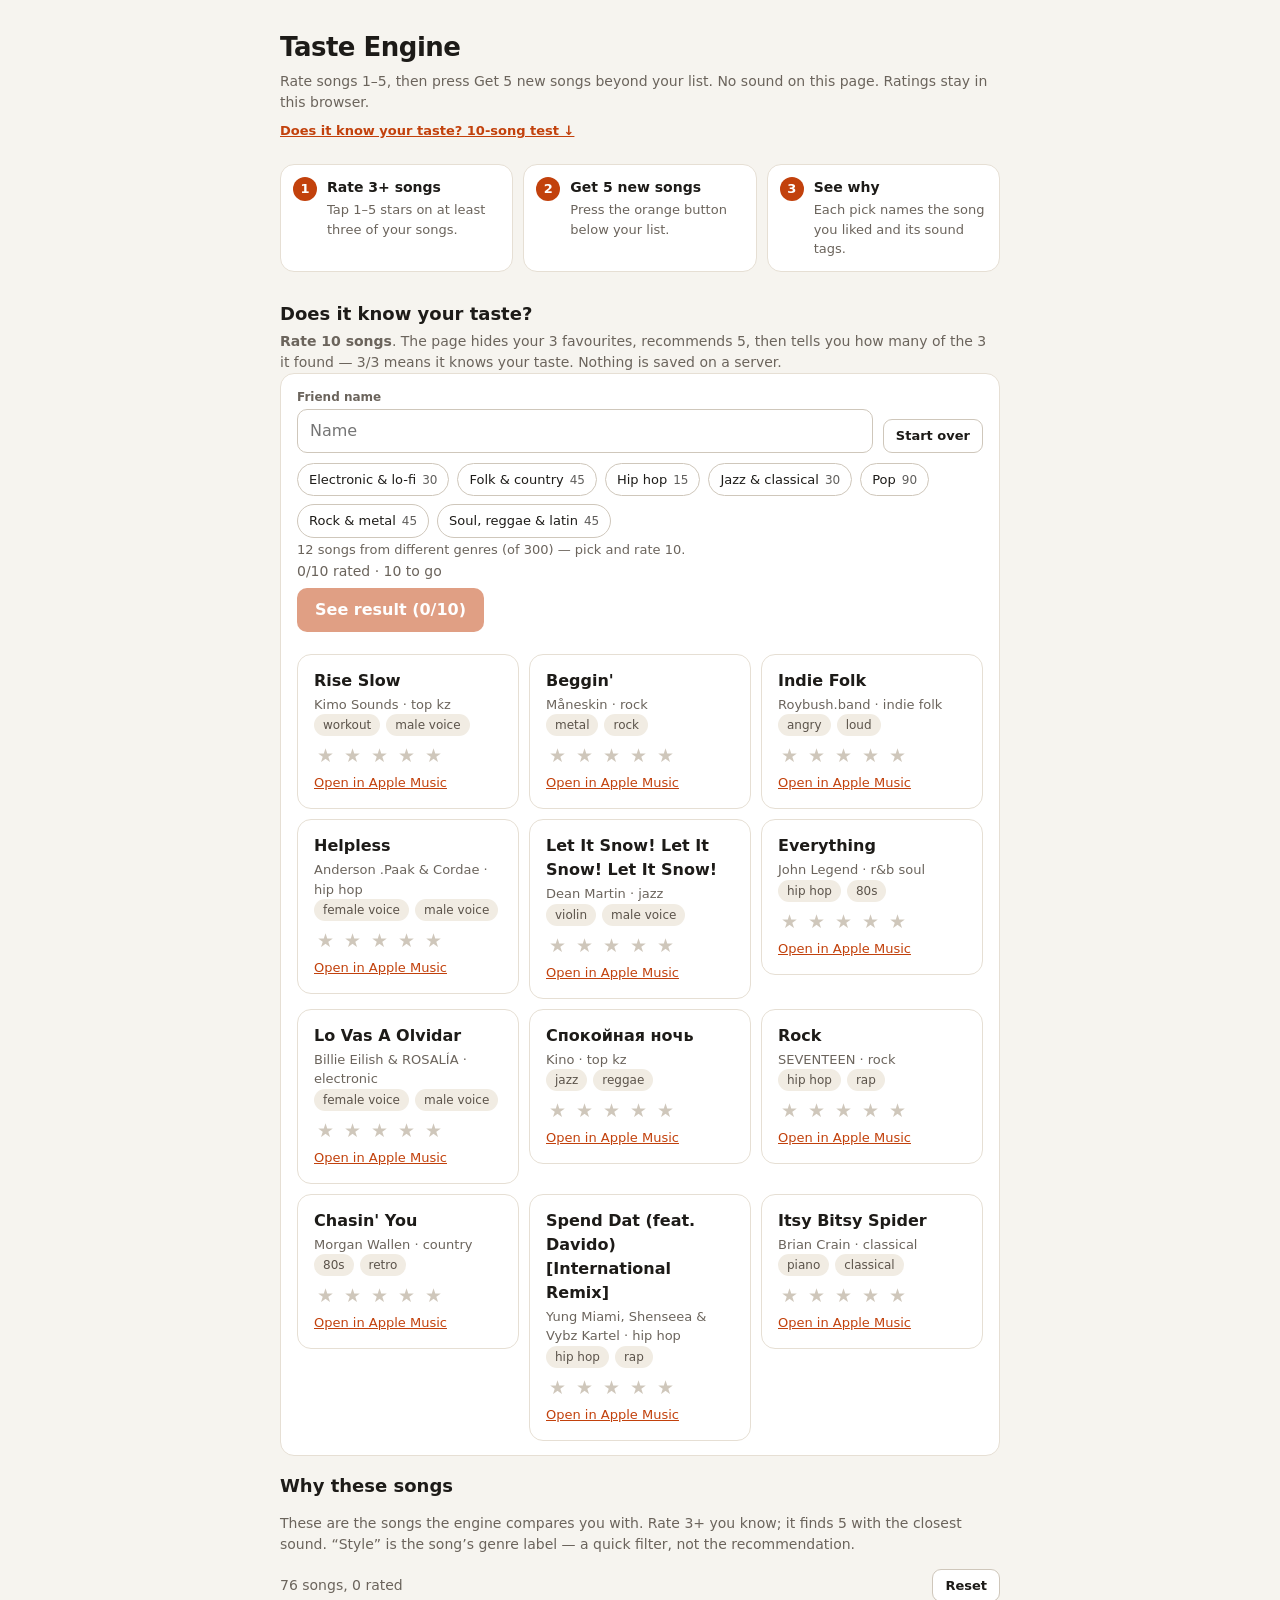
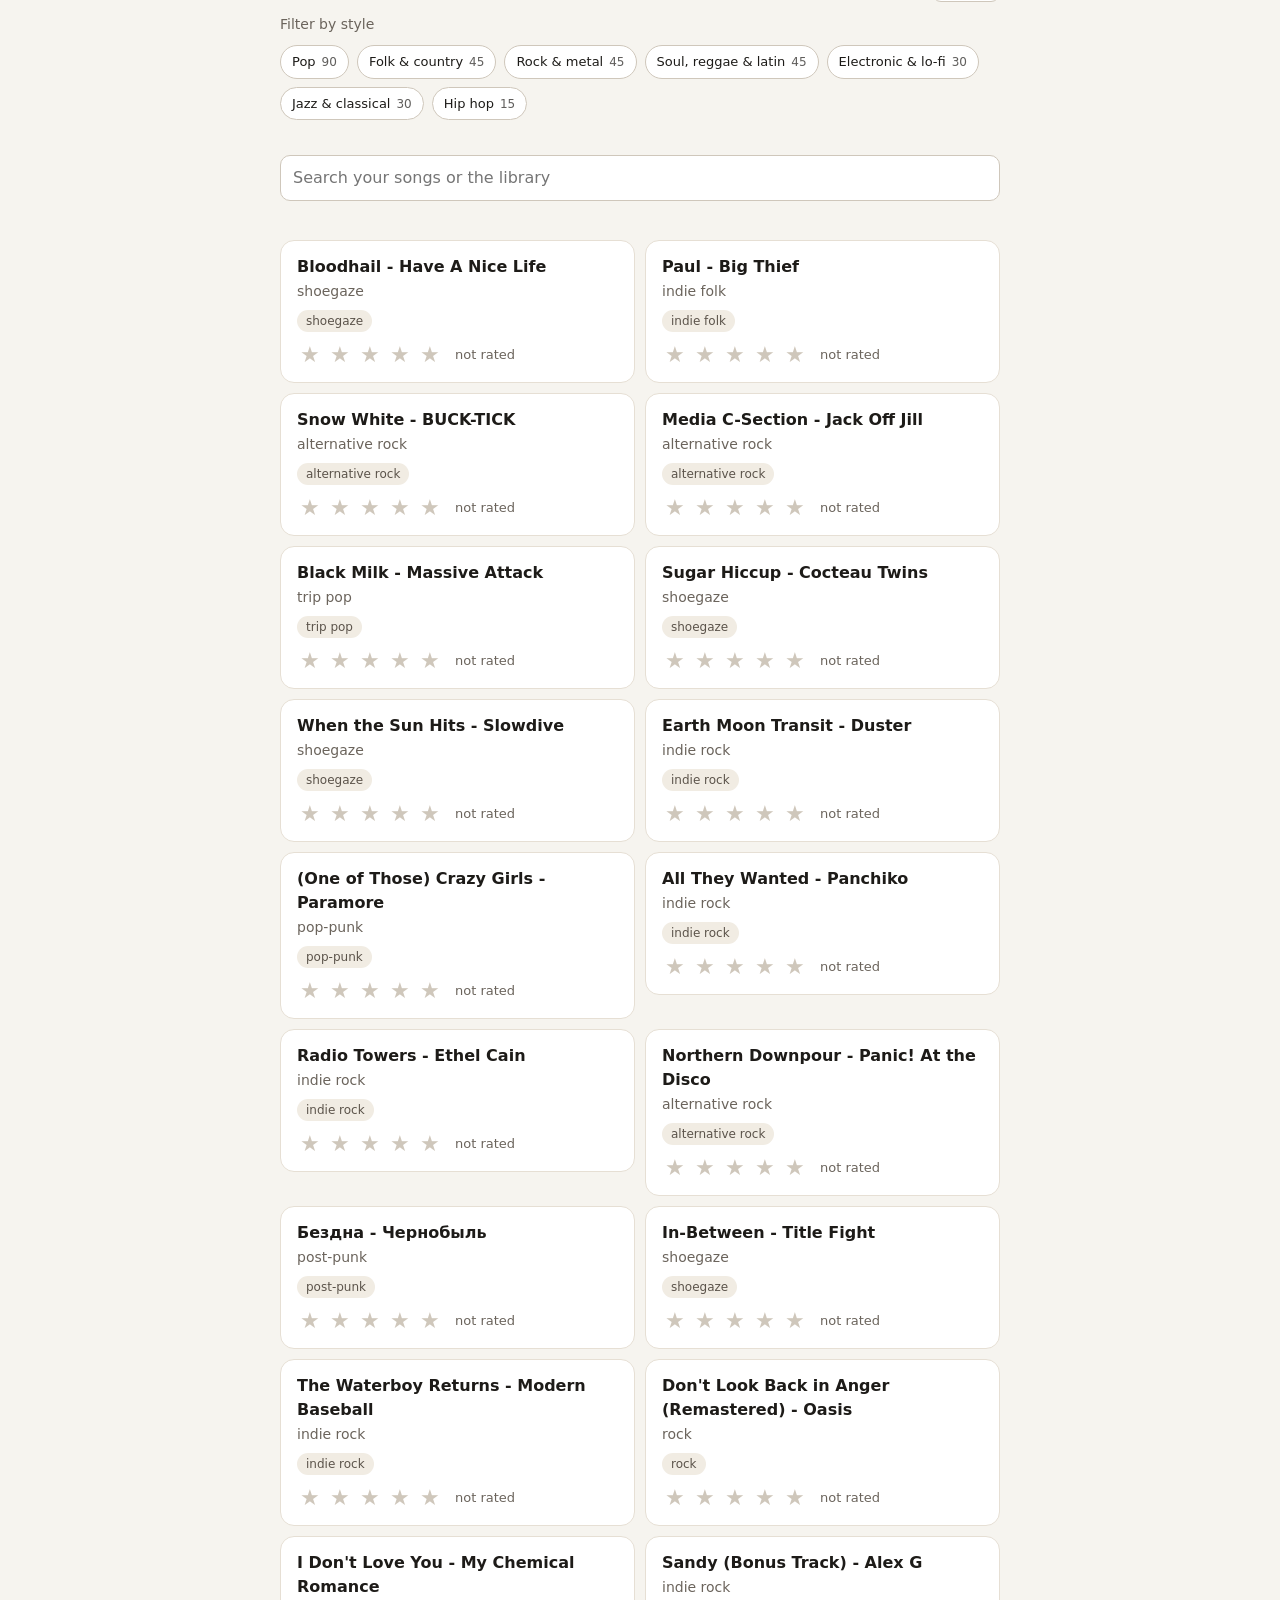
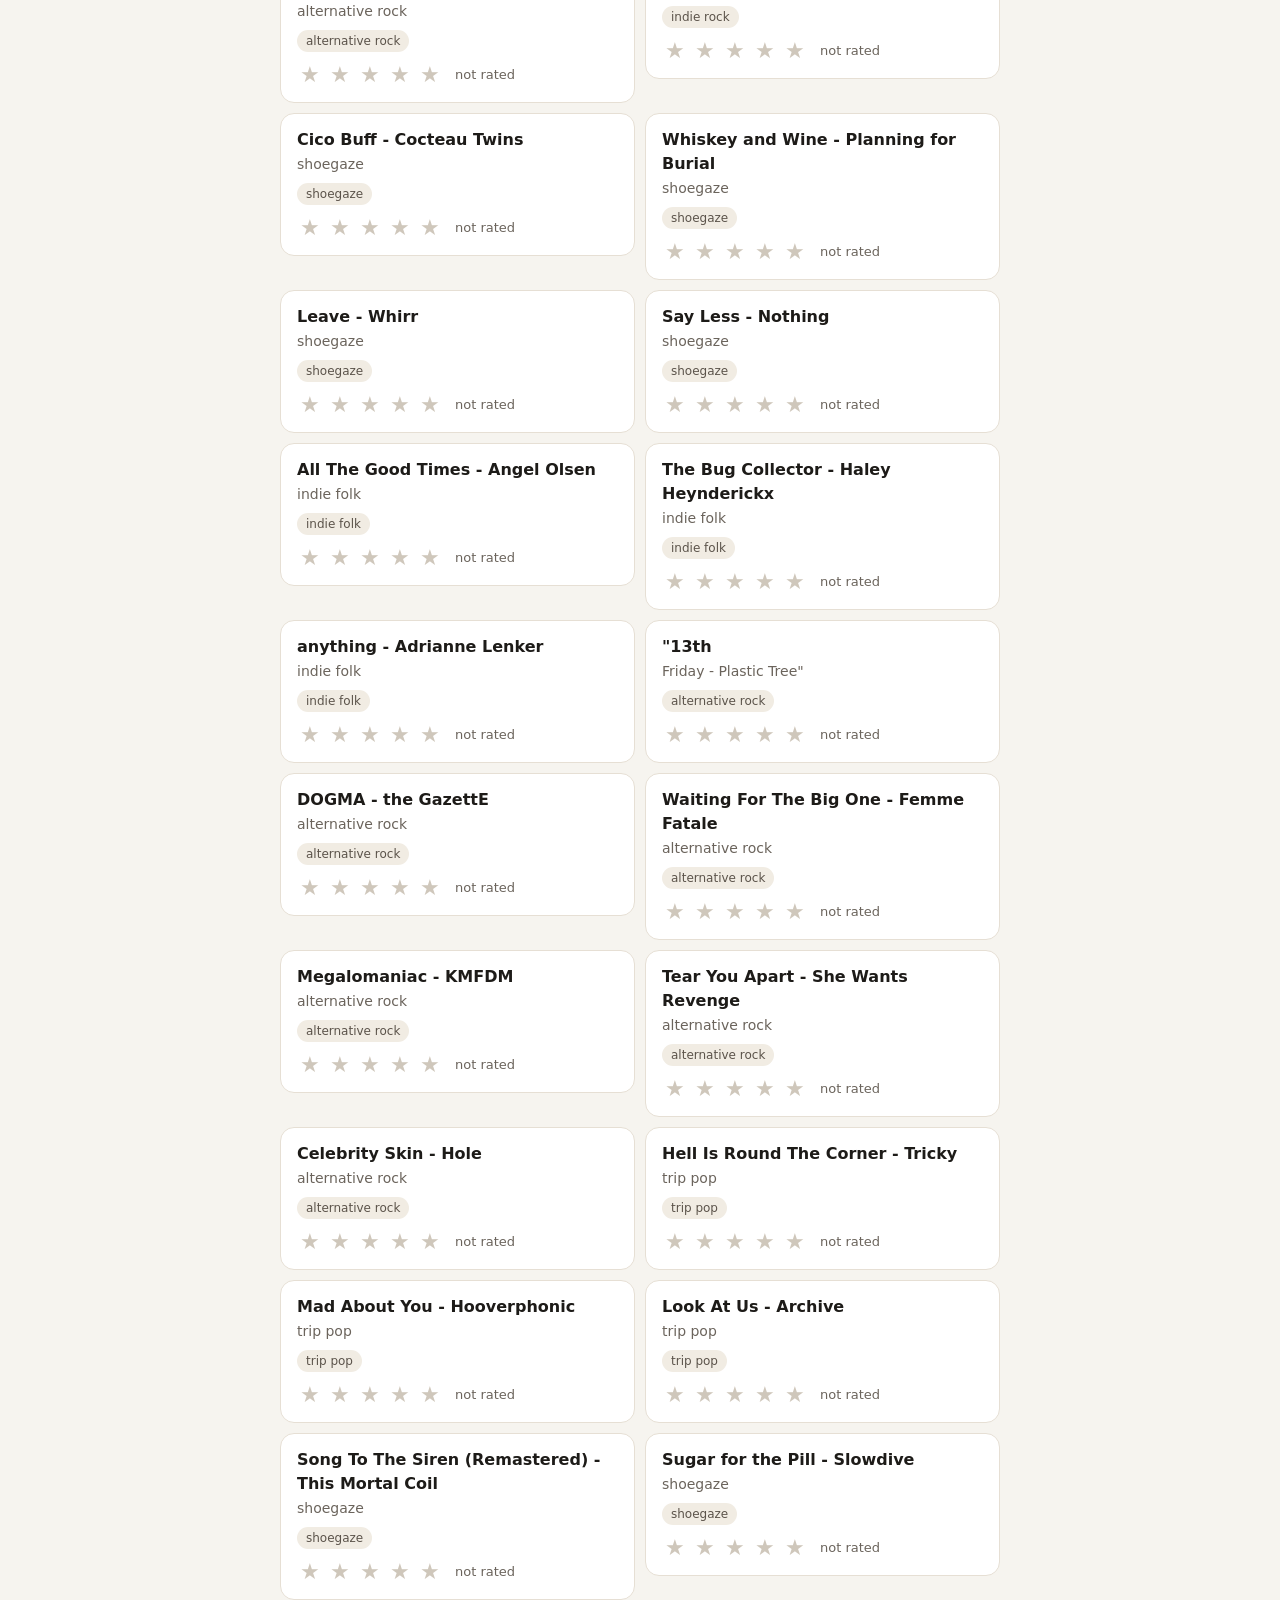
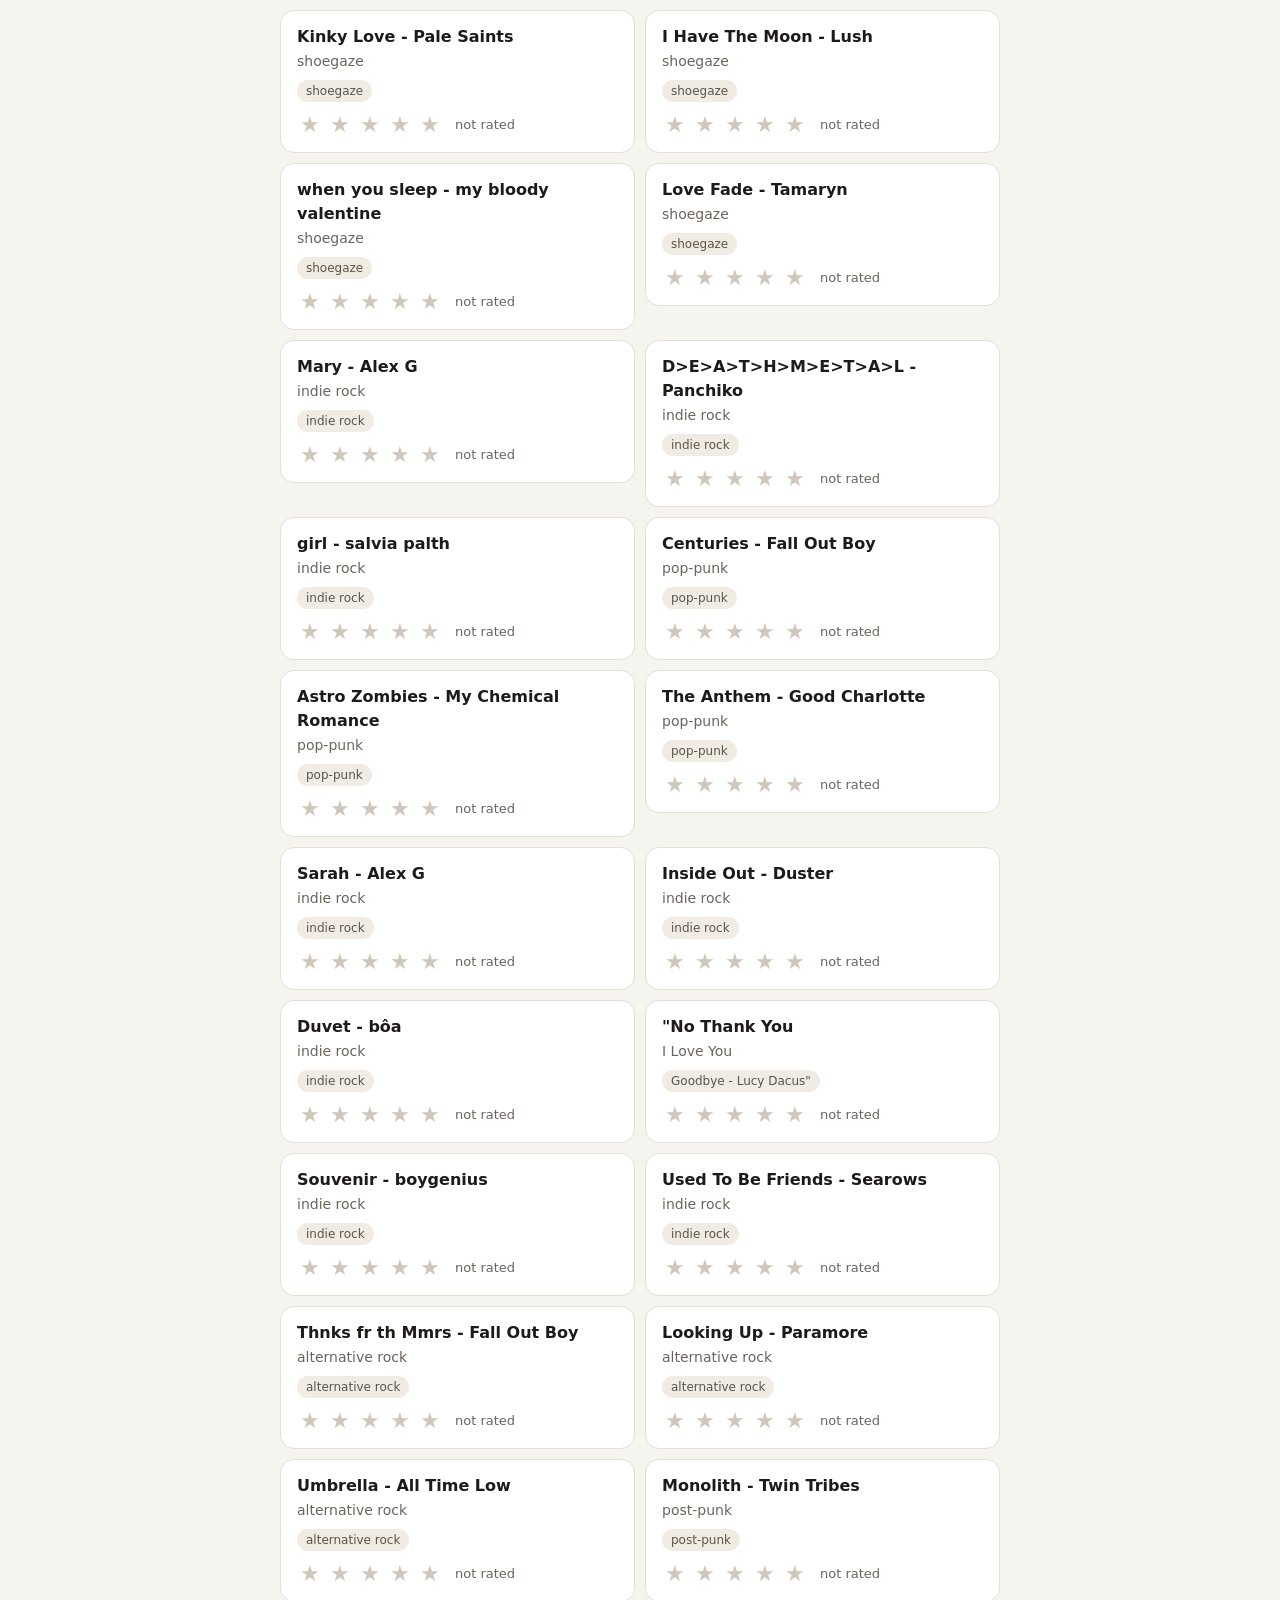
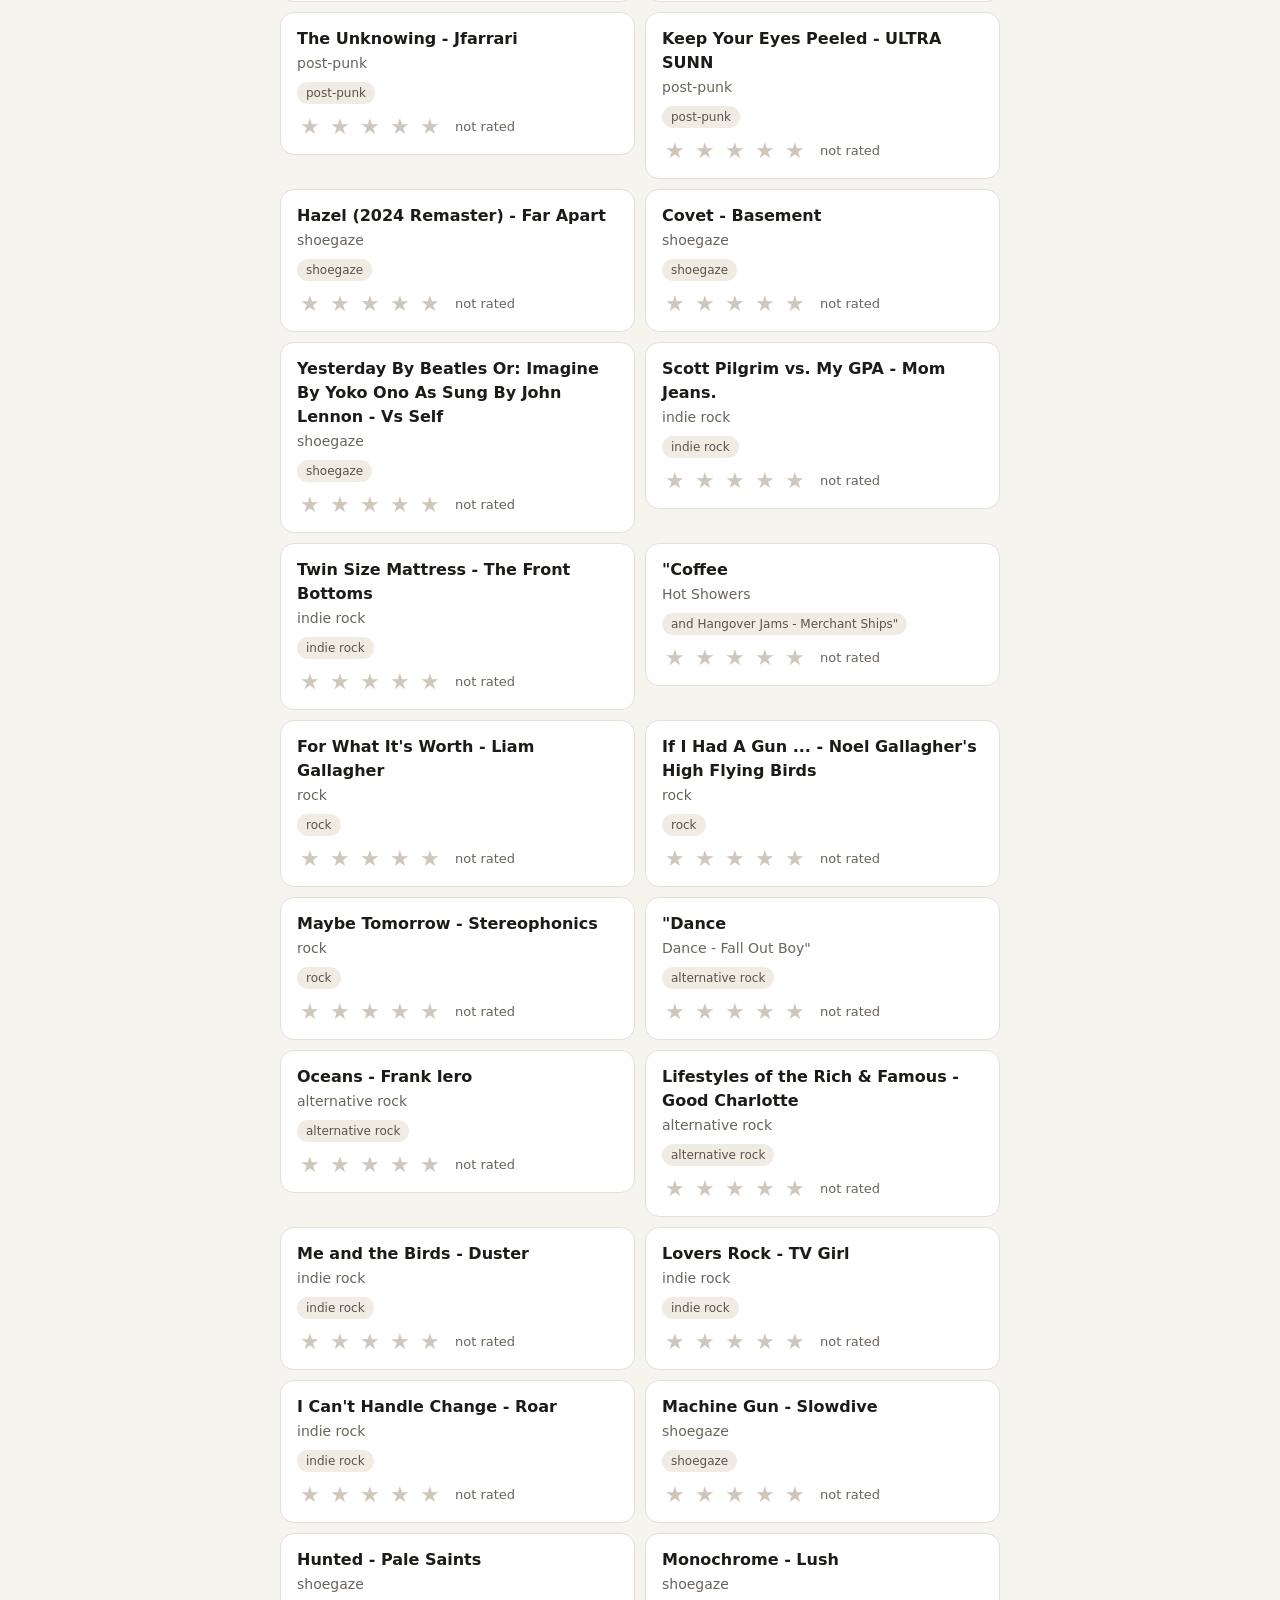
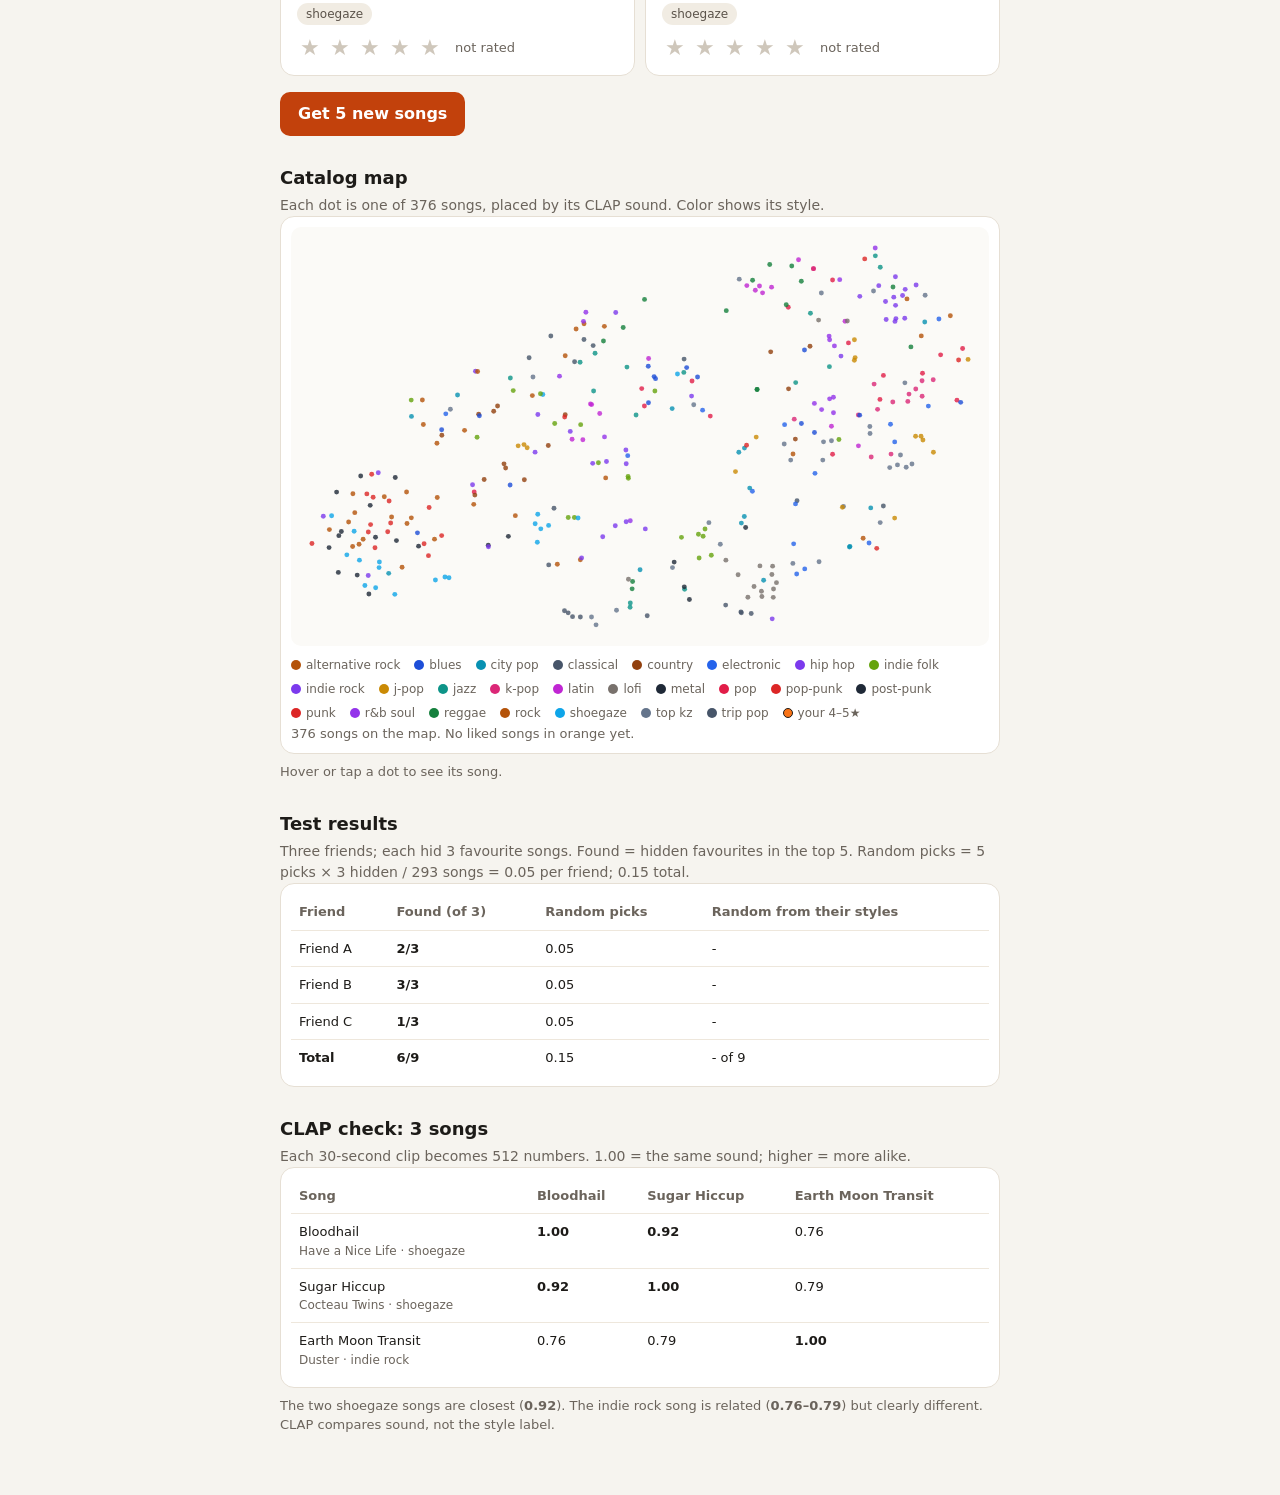
==== commit 678337b9: "Demo: 12 random songs, See result button, no 5/5" ====
--- a/demo/index.html
+++ b/demo/index.html
@@ -16,6 +16,7 @@
   .steps li { position:relative; background:var(--card); border:1px solid #e6dfd4; border-radius:14px; padding:12px 14px 12px 46px; color:var(--muted); font-size:13px; }
   .steps li::before { counter-increment:step; content:counter(step); position:absolute; left:12px; top:12px; width:24px; height:24px; border-radius:50%; background:var(--accent); color:#fff; font:600 13px/24px system-ui, -apple-system, Segoe UI, Roboto, sans-serif; text-align:center; }
   .steps strong { display:block; color:var(--ink); font-size:14px; margin-bottom:2px; }
+  .list-intro { margin:16px 0 6px; }
   .list-top { display:flex; align-items:center; justify-content:space-between; gap:10px; }
   .card-search { margin-top:12px; }
   .card-search input { width:100%; border:1px solid #cfc7bb; background:var(--card); border-radius:10px; padding:10px 12px; font:inherit; }
@@ -42,6 +43,8 @@
   #friend-styles { margin-top:10px; }
   #friend-note { min-height:21px; }
   #friend-progress { min-height:21px; }
+  #friend-submit { margin:6px 0 12px; }
+  #friend-submit:disabled { opacity:.5; cursor:default; }
   #friend-results ul { margin-top:10px; }
   #friend-results .stars { margin-top:5px; }
   #friend-results .star { font-size:19px; }
@@ -70,6 +73,7 @@
   ul { list-style:none; margin:16px 0 0; padding:0; display:grid; gap:10px; }
   li.song { background:var(--card); border:1px solid #e6dfd4; border-radius:14px; padding:14px 16px; }
   #list ul, #library-list ul { grid-template-columns:repeat(2,minmax(0,1fr)); align-items:start; }
+  #friend-results ul { grid-template-columns:repeat(3,minmax(0,1fr)); align-items:start; }
   .title { font-weight:650; }
   .blurb { color:var(--muted); font-size:14px; margin:2px 0 8px; }
   .tags { display:flex; flex-wrap:wrap; gap:6px; margin-bottom:8px; }
@@ -127,18 +131,19 @@
   .song-meta { color:var(--muted); font-size:12px; }
   @media (max-width: 640px) {
     .steps { grid-template-columns:1fr; }
-    #list ul, #library-list ul { grid-template-columns:1fr; }
+    #list ul, #library-list ul, #friend-results ul { grid-template-columns:1fr; }
     .map-scroll svg { min-width:760px; }
     #map-section .sub { font-size:13px; }
   }
   #find, #find-note, #similar { display:none; }
+  audio, a.save { display:none !important; }
 </style>
 </head>
 <body>
 <header>
   <h1>Taste Engine</h1>
-  <div class="sub">Rate songs 1–5, then press Get 5 new songs beyond your list. Play a 30-second clip too. Ratings stay in this browser.</div>
-  <a id="friend-jump" class="friend-jump" href="#friend-section">Friend test: separate 10-song test ↓</a>
+  <div class="sub">Rate songs 1–5, then press Get 5 new songs beyond your list. No sound on this page. Ratings stay in this browser.</div>
+  <a id="friend-jump" class="friend-jump" href="#friend-section">Does it know your taste? 10-song test ↓</a>
 </header>
 <main>
   <ol class="steps" aria-label="How to use this page">
@@ -146,21 +151,41 @@
     <li><strong>Get 5 new songs</strong>Press the orange button below your list.</li>
     <li><strong>See why</strong>Each pick names the song you liked and its sound tags.</li>
   </ol>
-  <section id="style-section">
-    <h2>Start with a style</h2>
-    <div class="sub">New here? Pick 1–3 styles. No ratings needed.</div>
-    <div id="style-picker" class="style-picker"><span class="outside-note">Loading styles...</span></div>
-    <div id="style-note" class="outside-note"></div>
-  </section>
   <form id="find" class="find">
     <input id="find-input" type="search" placeholder="Type a song title or artist" autocomplete="off" aria-label="Song title or artist">
     <button class="get" type="submit">Find 5 similar</button>
   </form>
   <div id="find-note" class="sub"></div>
+  <section id="friend-section">
+    <h2>Does it know your taste?</h2>
+    <div class="sub"><strong>Rate 10 songs</strong>. The page hides your 3 favourites, recommends 5, then tells you how many of the 3 it found — 3/3 means it knows your taste. Nothing is saved on a server.</div>
+    <div class="friend-box">
+      <div class="friend-top">
+        <div class="friend-name">
+          <label for="friend-name">Friend name</label>
+          <input id="friend-name" class="friend-input" type="text" placeholder="Name" autocomplete="off">
+        </div>
+        <button id="friend-reset" class="reset" type="button">Start over</button>
+      </div>
+      <div id="friend-styles" class="style-picker"><span class="outside-note">Loading styles...</span></div>
+      <div id="friend-note" class="outside-note"></div>
+      <div id="friend-progress" class="sub"></div>
+      <button id="friend-submit" class="get" type="button" disabled>See result (0/10)</button>
+      <div id="friend-result"></div>
+      <div id="friend-results"></div>
+    </div>
+  </section>
+  <div class="list-intro">
+    <h2 style="font-size:18px;margin:0 0 2px">Why these songs</h2>
+    <p class="sub">These are the songs the engine compares you with. Rate 3+ you know; it finds 5 with the closest sound. “Style” is the song’s genre label — a quick filter, not the recommendation.</p>
+  </div>
   <div class="list-top">
     <div id="summary" class="sub"></div>
     <button id="reset" class="reset" type="button" title="Clear ratings and search" disabled>Reset</button>
   </div>
+  <div class="sub" style="margin-top:12px">Filter by style</div>
+  <div id="style-picker" class="style-picker"><span class="outside-note">Loading styles...</span></div>
+  <div id="style-note" class="outside-note"></div>
   <div class="card-search">
     <input id="card-search" type="search" placeholder="Search your songs or the library" aria-label="Search your songs or the library" autocomplete="off">
   </div>
@@ -176,27 +201,7 @@
     <button id="get" class="get" type="button">Get 5 new songs</button>
   </div>
   <div id="picks"></div>
-  <section id="friend-section">
-    <h2>Friend test</h2>
-    <div class="sub">A friend rates 10 different library songs. The page hides their top 3, uses the other 7 to recommend 5, and shows how many hidden songs were found. Nothing is saved on a server.</div>
-    <div class="friend-box">
-      <div class="friend-top">
-        <div class="friend-name">
-          <label for="friend-name">Friend name</label>
-          <input id="friend-name" class="friend-input" type="text" placeholder="Name" autocomplete="off">
-        </div>
-        <button id="friend-reset" class="reset" type="button">Start over</button>
-      </div>
-      <div class="friend-search">
-        <input id="friend-search" class="friend-input" type="search" placeholder="Search the library by song or artist" aria-label="Friend test: search the library" autocomplete="off">
-      </div>
-      <div id="friend-styles" class="style-picker"><span class="outside-note">Loading styles...</span></div>
-      <div id="friend-note" class="outside-note"></div>
-      <div id="friend-progress" class="sub"></div>
-      <div id="friend-result"></div>
-      <div id="friend-results"></div>
-    </div>
-  </section>
+
   <section id="map-section">
     <h2>Catalog map</h2>
     <div class="sub">Each dot is one of 376 songs, placed by its CLAP sound. Color shows its style.</div>
@@ -282,6 +287,26 @@
 let engineCache = null;
 let engineLoading = null;
 const engineShown = new Set();
+const STYLE_GROUPS = {
+  'Rock & metal': ['rock', 'metal', 'punk'],
+  'Pop': ['pop', 'top kz', 'k-pop', 'j-pop', 'city pop'],
+  'Electronic & lo-fi': ['electronic', 'lofi'],
+  'Hip hop': ['hip hop'],
+  'Folk & country': ['indie folk', 'country', 'blues'],
+  'Jazz & classical': ['jazz', 'classical'],
+  'Soul, reggae & latin': ['r&b soul', 'reggae', 'latin'],
+};
+function styleGroup(style) {
+  for (const group of Object.keys(STYLE_GROUPS)) {
+    if (STYLE_GROUPS[group].includes(style)) return group;
+  }
+  return 'Other';
+}
+const friendRank = new Map();
+function randomRank(song) {
+  if (!friendRank.has(song.id)) friendRank.set(song.id, Math.random());
+  return friendRank.get(song.id);
+}
 const selectedStyles = new Set();
 const mapCircles = new Map();
 let librarySearchTimer = null;
@@ -619,6 +644,7 @@
   songs.forEach(song => {
     const li = el('li', 'song');
     li.dataset.search = song.title;
+    li.dataset.group = styleGroup(song.style || 'other');
     li.appendChild(el('div', 'title', song.title));
     if (song.blurb) li.appendChild(el('div', 'blurb', song.blurb));
 
@@ -682,7 +708,9 @@
   const cards = [...document.querySelectorAll('#list li.song')];
   let shown = 0;
   cards.forEach(card => {
-    const match = !query || normText(card.dataset.search || '').includes(query);
+    const textMatch = !query || normText(card.dataset.search || '').includes(query);
+    const styleMatch = !selectedStyles.size || selectedStyles.has(card.dataset.group);
+    const match = textMatch && styleMatch;
     card.hidden = !match;
     if (match) shown++;
   });
@@ -1030,9 +1058,10 @@
   const note = document.getElementById('style-note');
   if (note) {
     note.textContent = selectedStyles.size
-      ? 'Using ' + [...selectedStyles].join(' + ') + '. Press Get 5.'
+      ? 'Showing ' + [...selectedStyles].join(' + ') + ' songs. Press Get 5 for new ones.'
       : '';
   }
+  filterCardList();
 }
 
 function loadStylePicker() {
@@ -1042,8 +1071,8 @@
       const counts = {};
       data.songs.forEach(song => {
         if (song.source === 'mine') return;
-        const style = song.style || 'other';
-        counts[style] = (counts[style] || 0) + 1;
+        const group = styleGroup(song.style || 'other');
+        counts[group] = (counts[group] || 0) + 1;
       });
       const styles = Object.keys(counts).sort((a, b) => counts[b] - counts[a] || a.localeCompare(b));
       box.textContent = '';
@@ -1193,8 +1222,8 @@
   const counts = {};
   data.songs.forEach(song => {
     if (song.source === 'mine') return;
-    const style = song.style || 'other';
-    counts[style] = (counts[style] || 0) + 1;
+    const group = styleGroup(song.style || 'other');
+    counts[group] = (counts[group] || 0) + 1;
   });
   box.textContent = '';
   Object.keys(counts).sort((a, b) => a.localeCompare(b)).forEach(style => {
@@ -1217,36 +1246,48 @@
 function renderFriendSearch() {
   const list = document.getElementById('friend-results');
   const note = document.getElementById('friend-note');
-  const input = document.getElementById('friend-search');
   list.textContent = '';
   if (!friendData) {
     note.textContent = 'Loading the library...';
     return;
   }
-  const query = input.value.trim();
-  if (!query && !friendStyle) {
-    note.textContent = friendRatings.size
-      ? 'Search or choose a style to rate more songs.'
-      : 'Search or choose a style, then rate 10 songs.';
-    return;
-  }
-  const wanted = normText(query);
   const hiddenIds = new Set(friendHiddenEntries().map(entry => entry.song.id));
   const matches = friendData.songs
     .filter(song => song.source !== 'mine')
     .filter(song => !hiddenIds.has(song.id))
-    .filter(song => !friendStyle || song.style === friendStyle)
-    .filter(song => !wanted || normText(song.title + ' ' + (song.artist || '')).includes(wanted))
-    .sort((a, b) => a.title.localeCompare(b.title));
+    .filter(song => !friendStyle || styleGroup(song.style || 'other') === friendStyle)
+    .sort((a, b) => randomRank(a) - randomRank(b));
   if (!matches.length) {
-    note.textContent = query
-      ? 'No library songs match “' + query + '”.'
-      : 'No songs in this style.';
+    note.textContent = 'No songs in this style.';
     return;
   }
-  note.textContent = 'Showing ' + Math.min(10, matches.length) + ' of ' + matches.length + ' matches.';
+  const SHOW = 12;
+  note.textContent = friendStyle
+    ? 'Showing ' + Math.min(SHOW, matches.length) + ' of ' + matches.length + ' songs in this genre.'
+    : SHOW + ' songs from different genres (of ' + matches.length + ') — pick and rate 10.';
+  let shown = matches;
+  if (!friendStyle) {
+    const byGroup = new Map();
+    matches.forEach(song => {
+      const group = styleGroup(song.style || 'other');
+      if (!byGroup.has(group)) byGroup.set(group, []);
+      byGroup.get(group).push(song);
+    });
+    const mixed = [];
+    for (let round = 0; mixed.length < SHOW; round++) {
+      let added = false;
+      byGroup.forEach(list => {
+        if (mixed.length < SHOW && list[round]) {
+          mixed.push(list[round]);
+          added = true;
+        }
+      });
+      if (!added) break;
+    }
+    shown = mixed;
+  }
   const ul = el('ul');
-  matches.slice(0, 10).forEach(song => {
+  shown.slice(0, SHOW).forEach(song => {
     const li = el('li', 'pick');
     li.appendChild(el('div', 'title', song.title));
     const meta = [song.artist, song.style].filter(Boolean).join(' · ');
@@ -1280,7 +1321,6 @@
       });
       row.appendChild(btn);
     }
-    row.appendChild(el('span', 'rating', rating ? rating.rating + '/5' : 'not rated'));
     if (rating) {
       const clear = el('button', 'friend-clear', 'Clear');
       clear.type = 'button';
@@ -1461,21 +1501,21 @@
   if (jump) {
     jump.href = count === 10 ? '#friend-result' : '#friend-section';
     jump.textContent = count === 10
-      ? 'Friend test: 10/10 — see the three boxes ↓'
+      ? 'Does it know your taste? See the result ↓'
       : count === 0
-        ? 'Friend test: separate from the main list — rate 10 songs ↓'
-        : 'Friend test: ' + count + '/10 — keep rating inside Friend test ↓';
-  }
-  document.getElementById('friend-progress').textContent = count + '/10 rated'
-    + (count === 10 ? ' · 3 hidden, 7 visible' : '');
+        ? 'Does it know your taste? 10-song test ↓'
+        : 'Your taste test: ' + count + '/10 — keep rating ↓';
+  }
+  document.getElementById('friend-progress').textContent = count === 10
+    ? '10/10 rated — press See result'
+    : count + '/10 rated · ' + (10 - count) + ' to go';
+  const submit = document.getElementById('friend-submit');
+  if (submit) {
+    submit.disabled = count !== 10;
+    submit.textContent = count === 10 ? 'See my result' : 'See result (' + count + '/10)';
+  }
   renderFriendSearch();
-  if (count === 10) {
-    renderFriendResult(hidden);
-    if (!friendResultShown) {
-      friendResultShown = true;
-      document.getElementById('friend-result').scrollIntoView({ behavior: 'smooth', block: 'start' });
-    }
-  } else {
+  if (count < 10) {
     friendResultShown = false;
     document.getElementById('friend-result').textContent = '';
   }
@@ -1487,7 +1527,6 @@
   friendOrder = 0;
   friendResultShown = false;
   document.getElementById('friend-name').value = '';
-  document.getElementById('friend-search').value = '';
   document.getElementById('friend-result').textContent = '';
   updateFriendStyleChips();
   updateFriendTest();
@@ -1668,7 +1707,7 @@
       });
 
       const styleCandidates = selectedStyles.size
-        ? candidates.filter(candidate => selectedStyles.has(candidate.song.style))
+        ? candidates.filter(candidate => selectedStyles.has(styleGroup(candidate.song.style || 'other')))
         : [];
       if (!taste && selectedStyles.size && styleCandidates.length) {
         const styleMean = engineMean(centered, styleCandidates.map(candidate => candidate.index));
@@ -1909,7 +1948,12 @@
   queueLibrarySearch();
 });
 
-document.getElementById('friend-search').addEventListener('input', renderFriendSearch);
+document.getElementById('friend-submit').addEventListener('click', () => {
+  if (friendRatings.size !== 10) return;
+  renderFriendResult(friendHiddenEntries());
+  friendResultShown = true;
+  document.getElementById('friend-result').scrollIntoView({ behavior: 'smooth', block: 'start' });
+});
 document.getElementById('friend-name').addEventListener('input', () => {
   if (friendRatings.size === 10) renderFriendResult(friendHiddenEntries());
 });
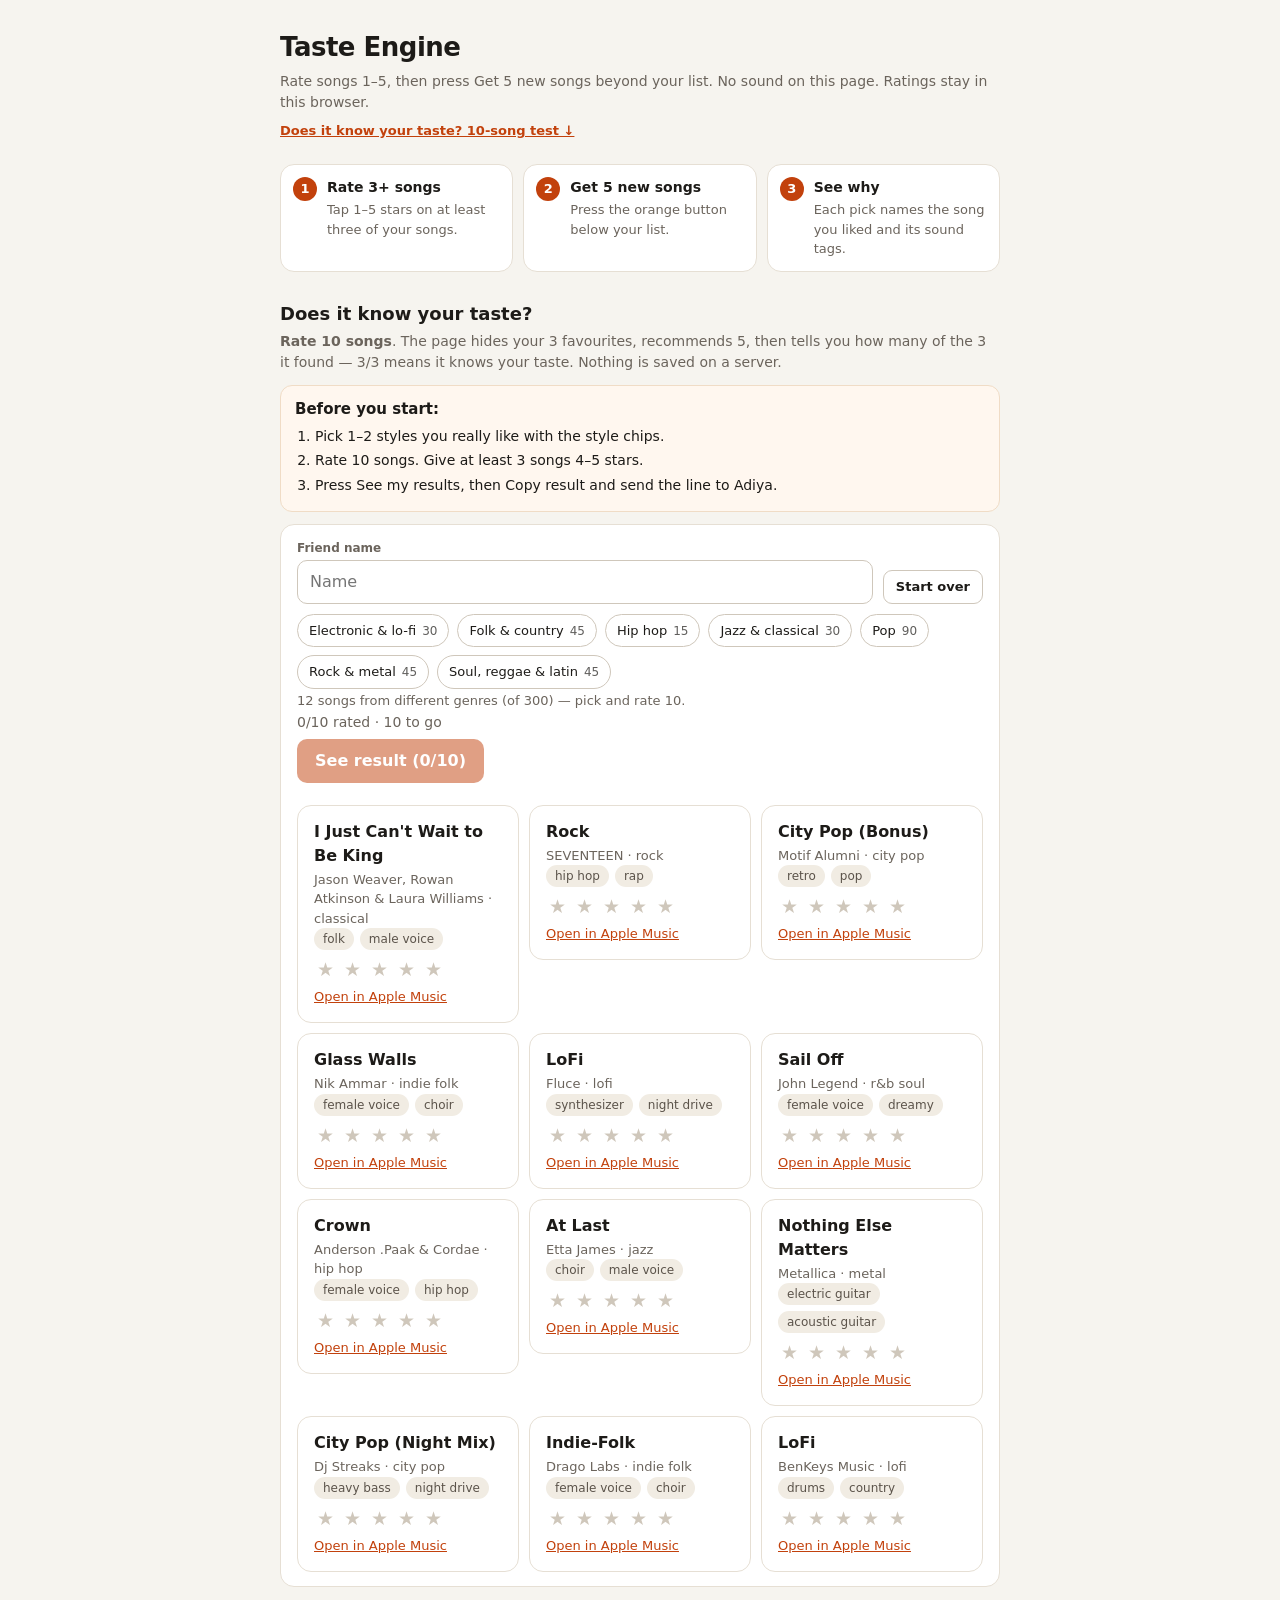
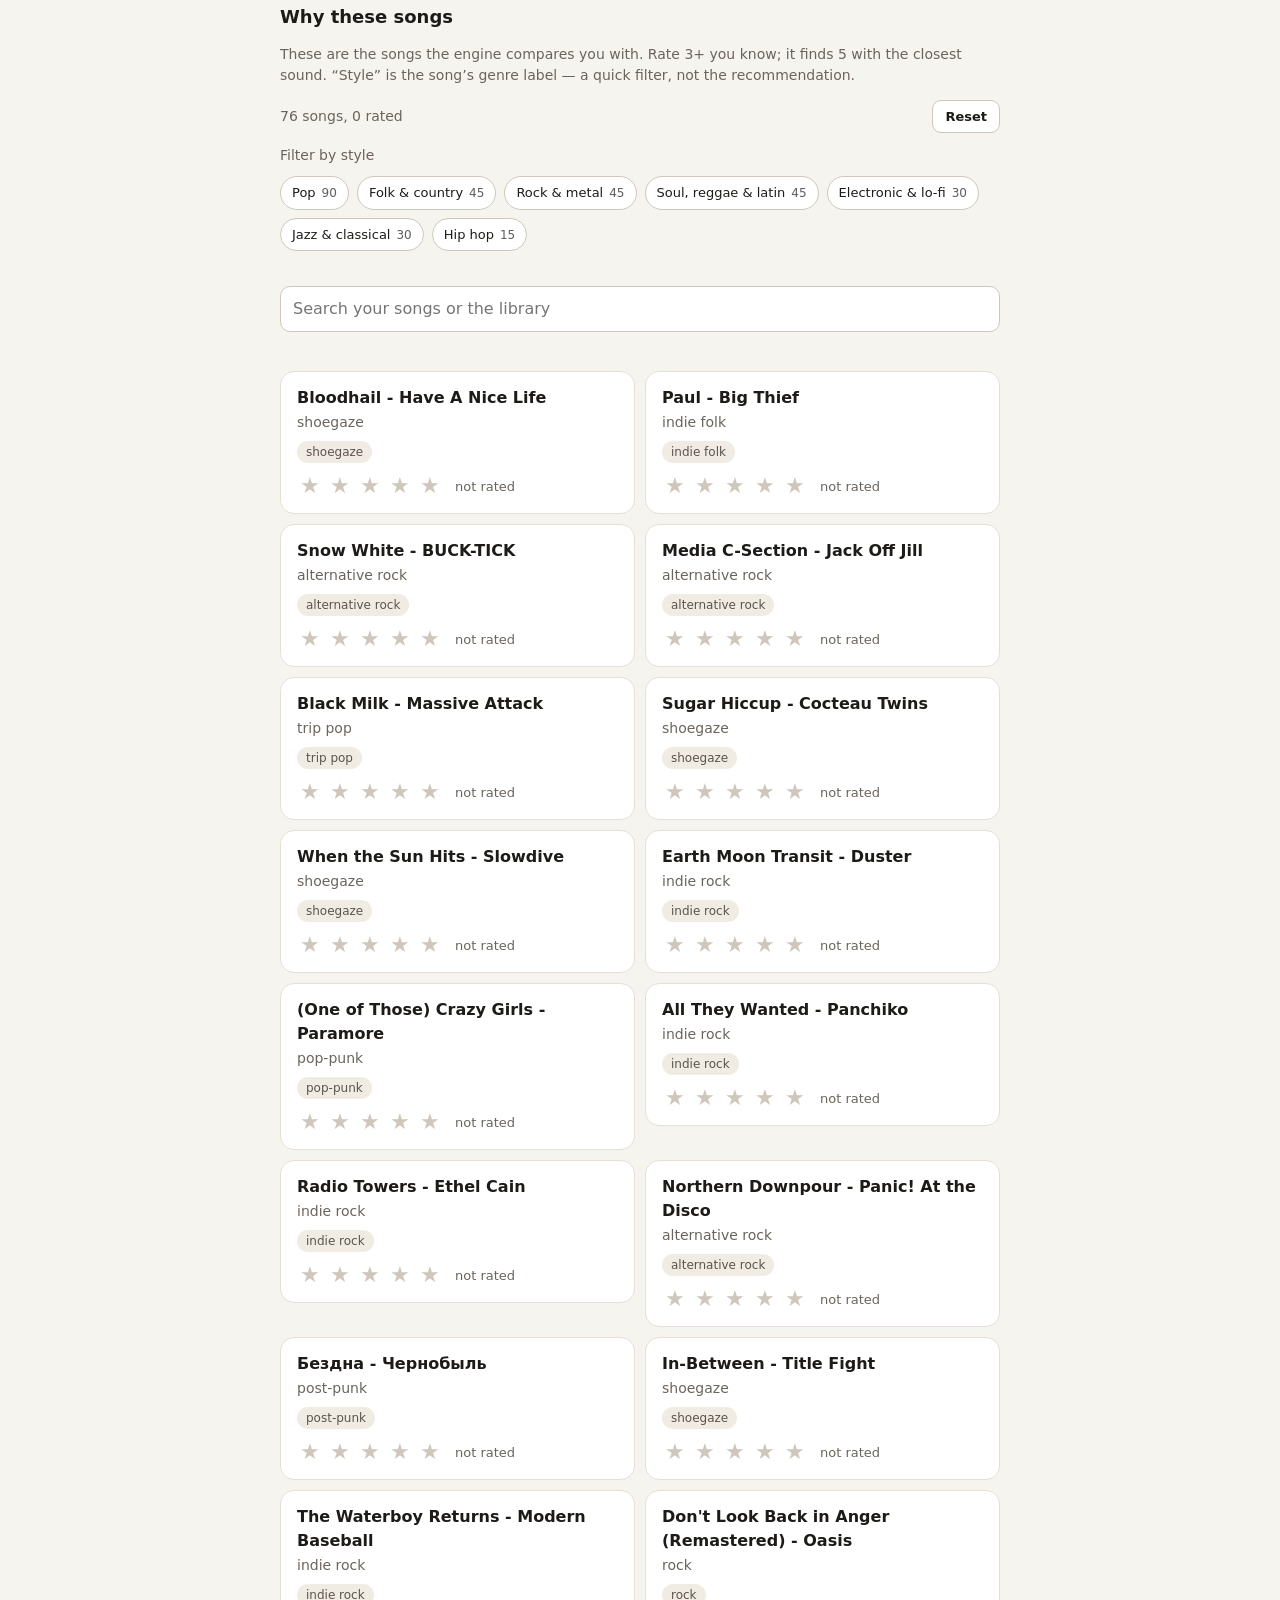
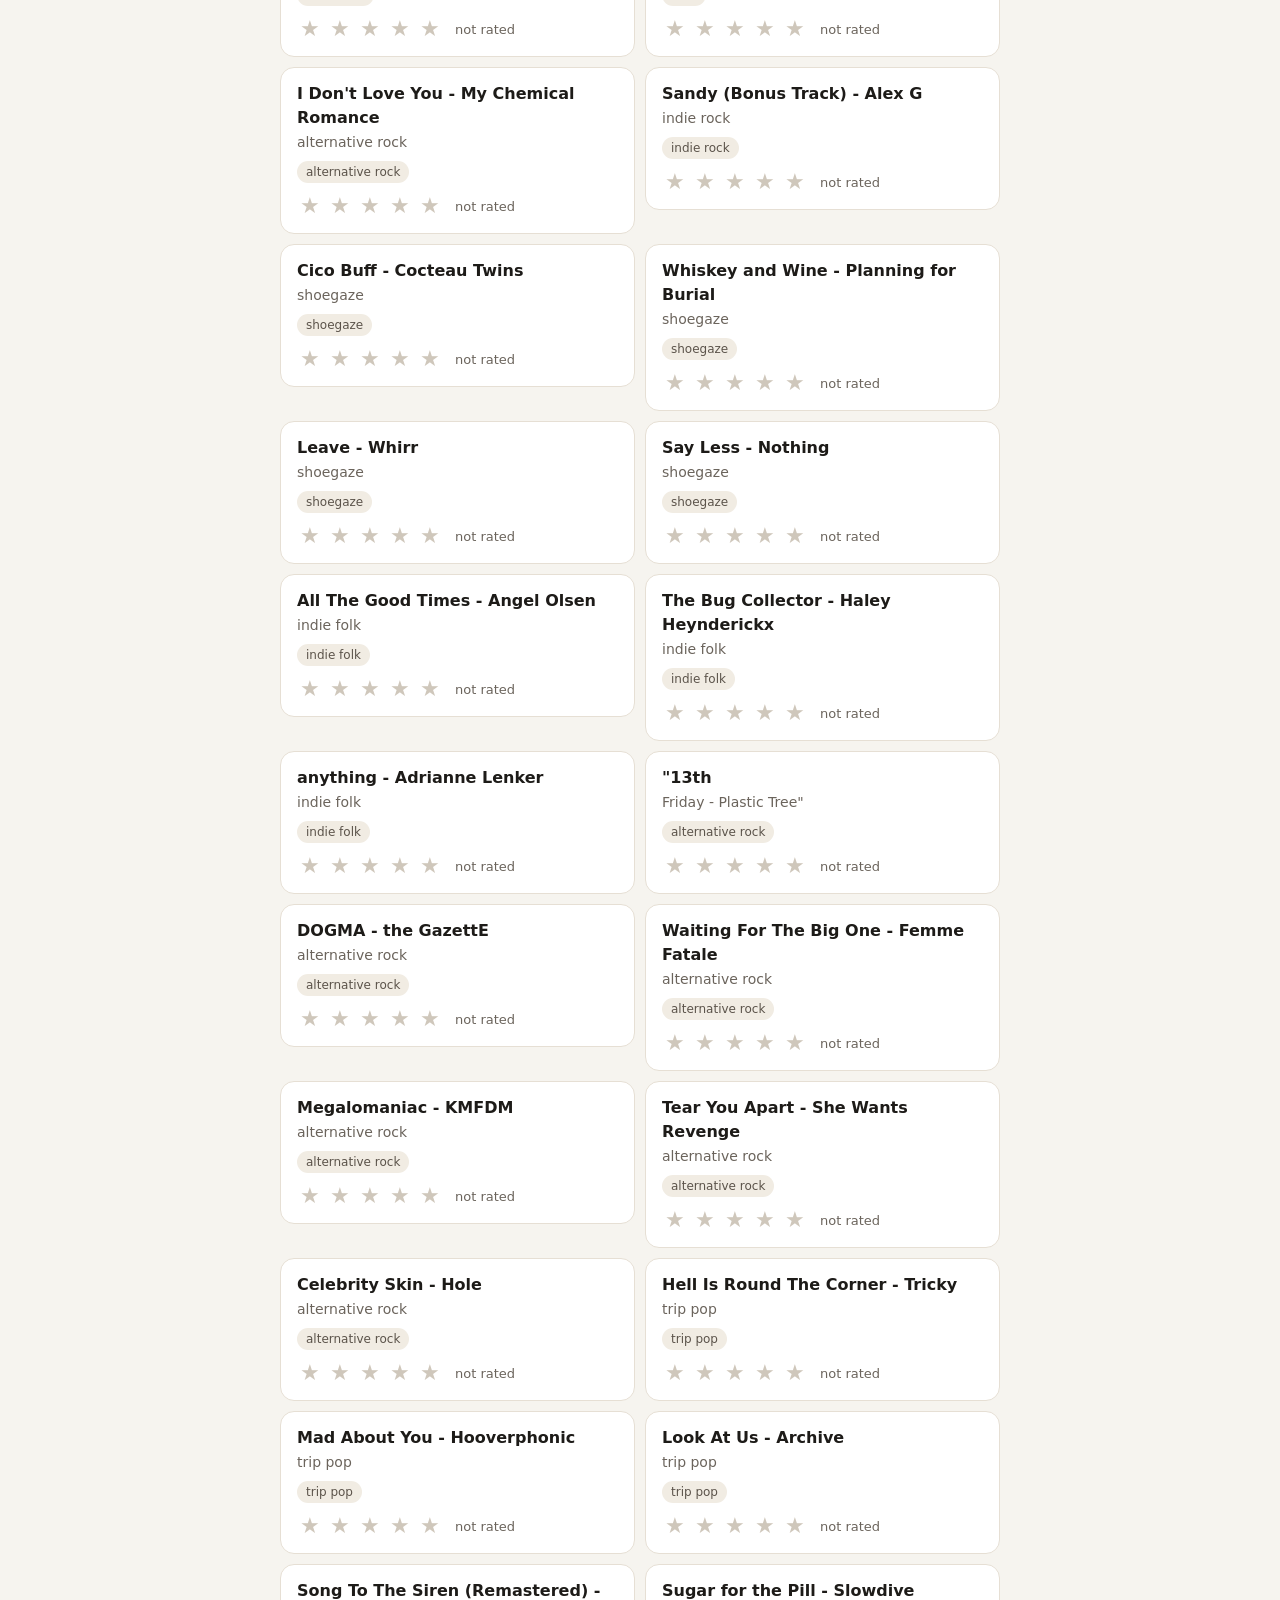
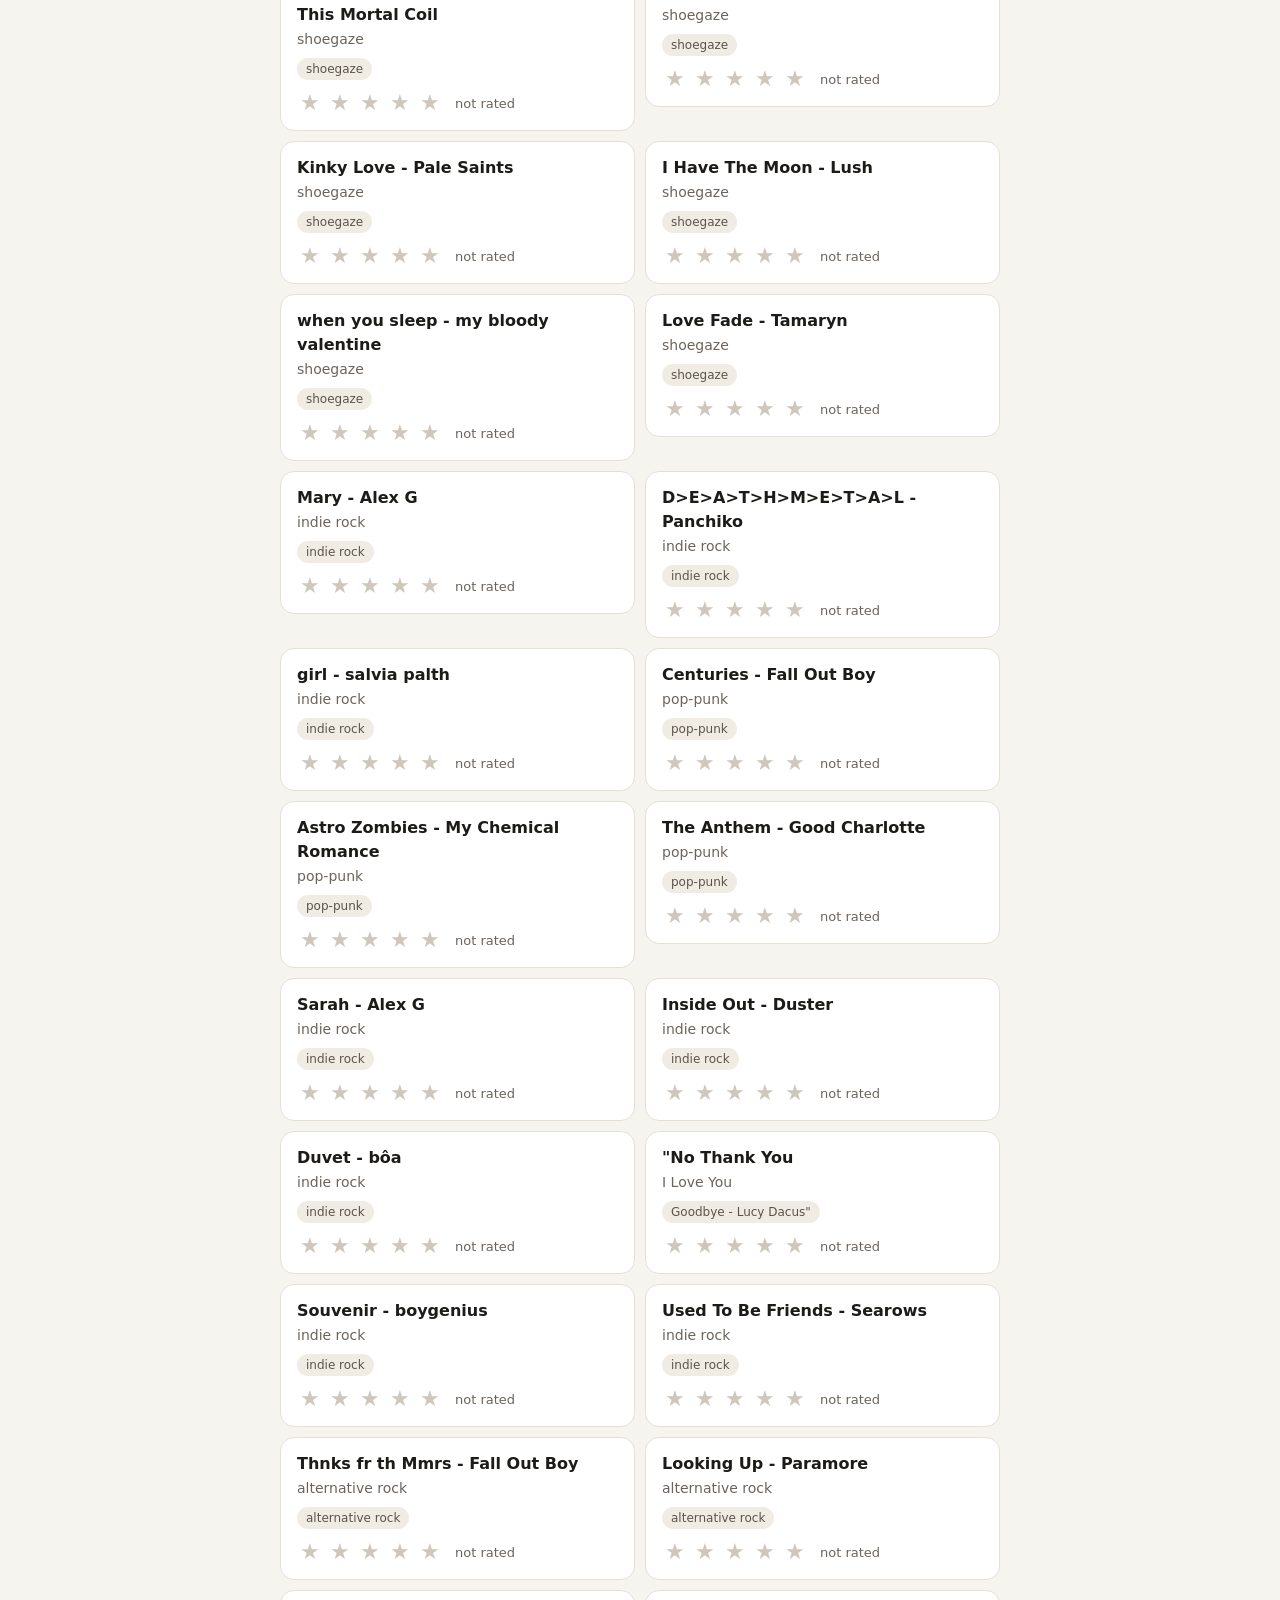
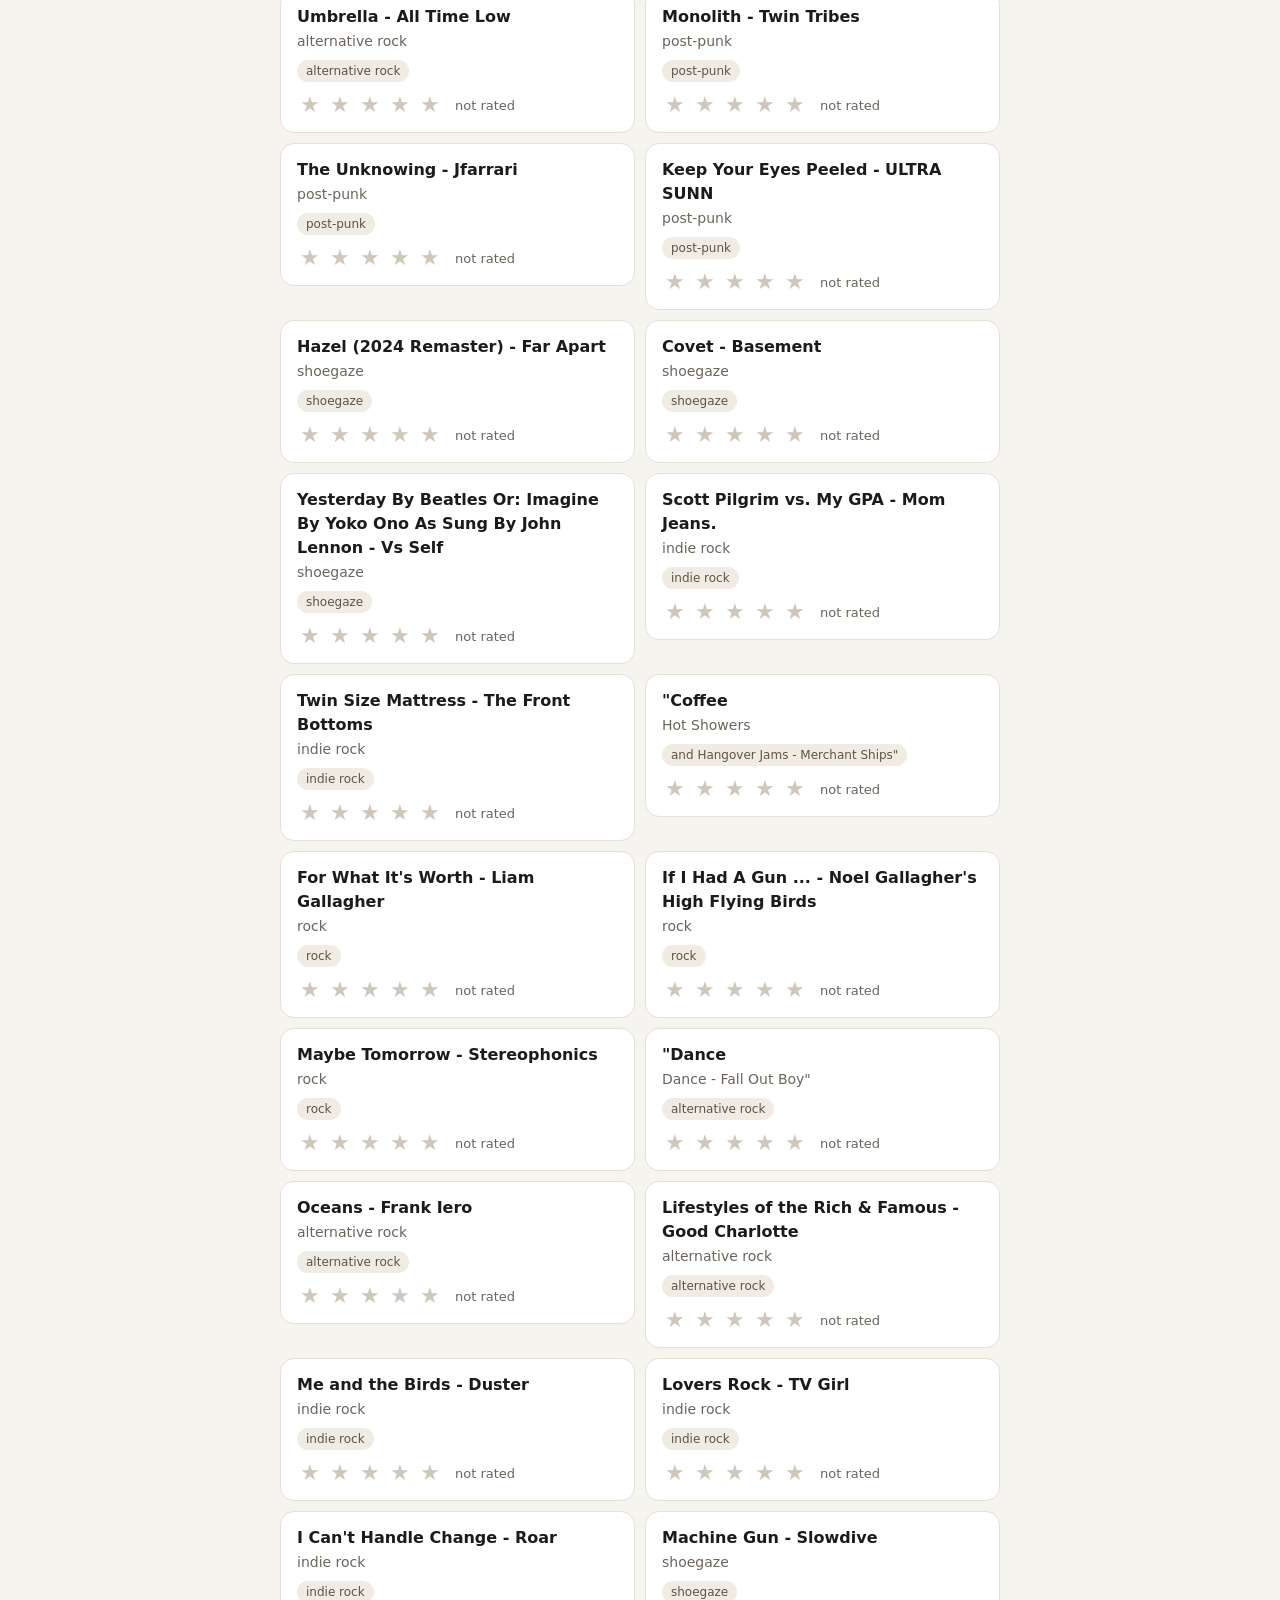
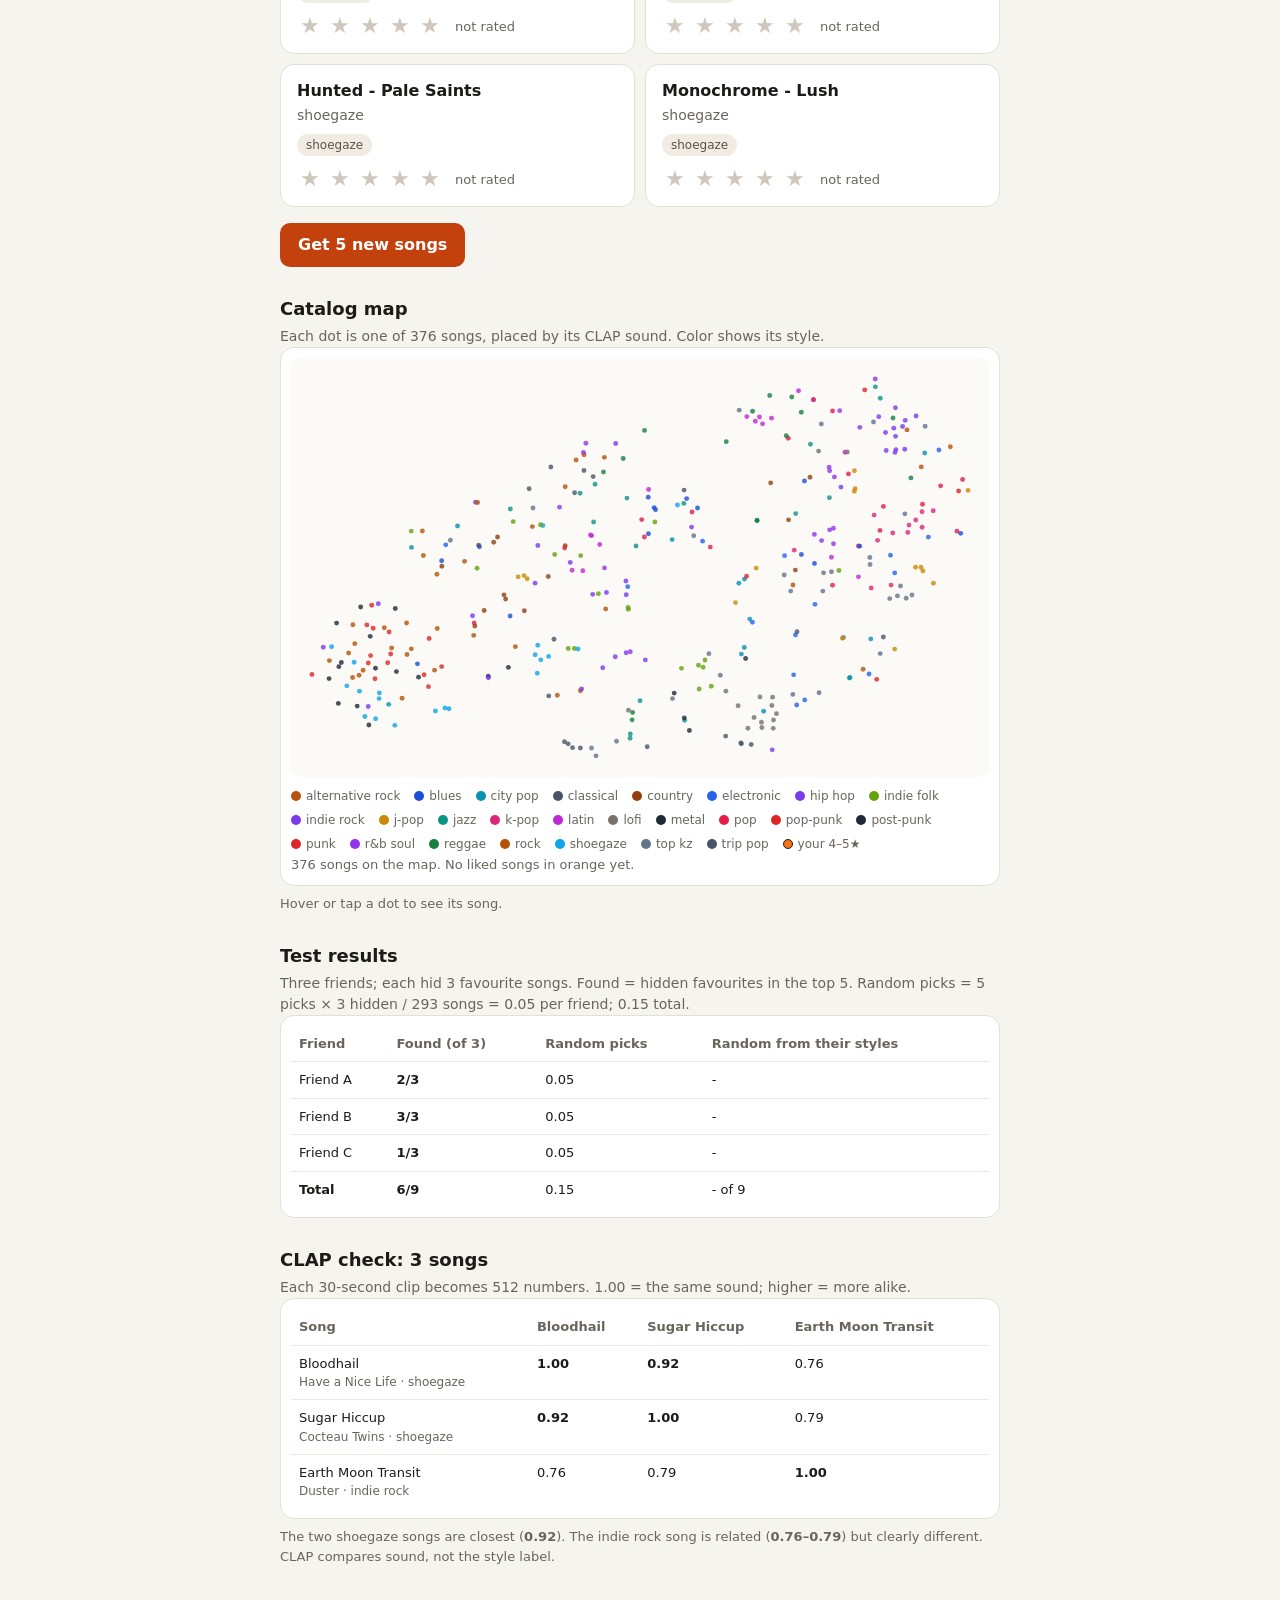
==== commit 87813aae: "Demo: friend test v2 - rows with circles, map, before-you-start box" ====
--- a/demo/index.html
+++ b/demo/index.html
@@ -53,14 +53,45 @@
   #friend-result { margin-top:10px; }
   #friend-result h3 { font-size:17px; margin:8px 0 2px; }
   .friend-hit { font-size:22px; font-weight:700; margin:8px 0 2px; }
-  .friend-compare { display:grid; grid-template-columns:repeat(3,minmax(0,1fr)); gap:8px; margin:10px 0 2px; }
-  .friend-compare > div { background:#fbfaf7; border:1px solid #e6dfd4; border-radius:10px; padding:8px 10px; }
-  .friend-compare span { display:block; color:var(--muted); font-size:11px; line-height:1.25; }
-  .friend-compare strong { display:block; font-size:18px; margin-top:2px; }
+  .friend-before { background:#fff7ef; border:1px solid #f0dcc6; border-radius:12px; padding:12px 14px; margin:12px 0; }
+  .friend-before strong { display:block; font-size:15px; margin-bottom:6px; }
+  .friend-before ol { margin:0; padding-left:20px; font-size:14px; line-height:1.45; }
+  .friend-before li { margin:4px 0; }
+  .friend-rows { display:grid; gap:6px; margin:10px 0 2px; }
+  .friend-row { display:grid; grid-template-columns:minmax(0,1fr) auto 64px; align-items:center; gap:12px;
+    background:#fbfaf7; border:1px solid #e6dfd4; border-radius:12px; padding:12px 14px; }
+  .friend-row.no-circles { grid-template-columns:minmax(0,1fr) 64px; }
+  .friend-row .row-name { font-size:15px; }
+  .friend-row .row-value { font-size:20px; text-align:right; }
+  .friend-row .row-note { grid-column:1 / -1; font-size:13px; color:var(--muted); margin-top:-2px; }
+  .circles { display:flex; gap:6px; }
+  .circle { width:24px; height:24px; border-radius:50%; border:2px solid #cfc7bb; background:#fff; }
+  .circle.engine { border-color:#e07b3c; }
+  .friend-map { margin:14px 0 4px; }
+  .friend-map-title { font-weight:600; font-size:15px; margin-bottom:6px; }
+  .friend-map svg { width:100%; max-width:340px; height:auto; display:block; background:#fff;
+    border:1px solid #e6dfd4; border-radius:12px; }
+  .friend-map-legend { display:flex; flex-wrap:wrap; gap:4px 14px; font-size:12px; color:var(--muted); margin-top:6px; }
+  .friend-map-legend span { white-space:nowrap; }
+  .friend-map-legend i { display:inline-block; width:10px; height:10px; margin:0 5px 0 0; vertical-align:-1px; }
+  .friend-map-legend i.dot { border-radius:50%; background:#c9c2b6; }
+  .friend-map-legend i.liked { border-radius:50%; background:#e07b3c; }
+  .friend-map-legend i.hidden { color:#2b6cb0; font-style:normal; width:auto; font-size:13px; line-height:10px; }
+  .friend-map-legend i.pick { border-radius:50%; border:2px solid #d64545; background:none; }
+  .friend-badge { display:inline-block; margin-top:8px; background:#e9f7ec; color:#1e7a34; border:1px solid #b7e0bf;
+    border-radius:999px; padding:6px 12px; font-size:13px; font-weight:600; }
   .friend-hidden { margin-top:14px; border-top:1px solid #e6dfd4; padding-top:12px; }
   .friend-hidden h4, .friend-picks-title { font-size:15px; margin:14px 0 4px; }
+  .friend-hidden ul { grid-template-columns:repeat(3,minmax(0,1fr)); align-items:start; }
   .friend-hidden .pick { background:#fbfaf7; }
   .friend-hidden .rating { margin-left:0; min-width:0; }
+  .cover-wrap { position:relative; margin-bottom:6px; }
+  .cover { width:100%; aspect-ratio:1; border-radius:8px; object-fit:cover; display:block; background:#efe7da; }
+  .cover.none { display:flex; align-items:center; justify-content:center; font-size:30px; color:#9c9284; background:#e7ded0; }
+  .cover-badge { position:absolute; top:6px; right:6px; width:24px; height:24px; border-radius:50%; display:flex;
+    align-items:center; justify-content:center; font-size:14px; font-weight:700; color:#fff; }
+  .cover-badge.found { background:#2f9e44; }
+  .cover-badge.missing { background:#8c8377; }
   .friend-status-row { display:flex; flex-wrap:wrap; align-items:center; gap:8px; margin-top:6px; }
   .friend-status { font-size:12px; font-weight:600; border-radius:999px; padding:2px 9px; }
   .friend-status.found { background:#e8f5e9; color:#1b5e20; }
@@ -95,6 +126,7 @@
   .star { background:none; border:0; padding:2px 3px; font-size:22px; line-height:1; cursor:pointer; color:#cfc7bb; }
   .star.on { color:var(--accent); }
   .star:hover { color:#e07b3c; }
+  .star:disabled { opacity:.45; cursor:default; color:#cfc7bb; }
   .rating { margin-left:8px; font-size:13px; color:var(--muted); min-width:64px; }
   .get-row { margin-top:16px; }
   .find { display:flex; gap:8px; margin:6px 0 4px; }
@@ -131,7 +163,7 @@
   .song-meta { color:var(--muted); font-size:12px; }
   @media (max-width: 640px) {
     .steps { grid-template-columns:1fr; }
-    #list ul, #library-list ul, #friend-results ul { grid-template-columns:1fr; }
+    #list ul, #library-list ul, #friend-results ul, .friend-hidden ul { grid-template-columns:1fr; }
     .map-scroll svg { min-width:760px; }
     #map-section .sub { font-size:13px; }
   }
@@ -159,6 +191,14 @@
   <section id="friend-section">
     <h2>Does it know your taste?</h2>
     <div class="sub"><strong>Rate 10 songs</strong>. The page hides your 3 favourites, recommends 5, then tells you how many of the 3 it found — 3/3 means it knows your taste. Nothing is saved on a server.</div>
+    <div class="friend-before">
+      <strong>Before you start:</strong>
+      <ol>
+        <li>Pick 1–2 styles you really like with the style chips.</li>
+        <li>Rate 10 songs. Give at least 3 songs 4–5 stars.</li>
+        <li>Press See my results, then Copy result and send the line to Adiya.</li>
+      </ol>
+    </div>
     <div class="friend-box">
       <div class="friend-top">
         <div class="friend-name">
@@ -309,6 +349,8 @@
 }
 const selectedStyles = new Set();
 const mapCircles = new Map();
+let mapSvg = null;
+let mapProject = null;
 let librarySearchTimer = null;
 let librarySearchToken = 0;
 const friendRatings = new Map();
@@ -1251,6 +1293,12 @@
     note.textContent = 'Loading the library...';
     return;
   }
+  const chips = document.getElementById('friend-styles');
+  if (chips) chips.style.display = friendRatings.size >= 10 ? 'none' : '';
+  if (friendRatings.size >= 10) {
+    note.textContent = '10 songs rated — press See my results.';
+    return;
+  }
   const hiddenIds = new Set(friendHiddenEntries().map(entry => entry.song.id));
   const matches = friendData.songs
     .filter(song => song.source !== 'mine')
@@ -1304,12 +1352,10 @@
       const btn = el('button', 'star', '★');
       btn.type = 'button';
       btn.classList.toggle('on', Boolean(rating) && value <= rating.rating);
+      if (friendRatings.size >= 10) btn.disabled = true;
       btn.setAttribute('aria-label', 'Rate ' + song.title + ' ' + value + ' out of 5');
       btn.addEventListener('click', () => {
-        if (!friendRatings.has(song.id) && friendRatings.size >= 10) {
-          note.textContent = 'You already rated 10 songs. Change a star or press Start over.';
-          return;
-        }
+        if (friendRatings.size >= 10) return;
         const existing = friendRatings.get(song.id);
         if (!existing) friendOrder += 1;
         friendRatings.set(song.id, {
@@ -1350,6 +1396,131 @@
     ul.appendChild(li);
   });
   list.appendChild(ul);
+}
+
+const coverCache = new Map();
+function appleTrackId(song) {
+  const link = song.apple || '';
+  const match = link.match(/[?&]i=(\d+)/);
+  return match ? match[1] : '';
+}
+function coverFor(song) {
+  const id = appleTrackId(song);
+  if (!id) return Promise.resolve('');
+  if (coverCache.has(id)) return coverCache.get(id);
+  const request = fetch('https://itunes.apple.com/lookup?id=' + id)
+    .then(response => response.ok ? response.json() : null)
+    .then(data => {
+      const url = data && data.results && data.results[0] && data.results[0].artworkUrl100;
+      return url ? url.replace('100x100', '300x300') : '';
+    })
+    .catch(() => '');
+  coverCache.set(id, request);
+  return request;
+}
+function coverCard(song, wasFound) {
+  const wrap = el('div', 'cover-wrap');
+  const placeholder = el('div', 'cover none', '♪');
+  wrap.appendChild(placeholder);
+  wrap.appendChild(el('span', 'cover-badge ' + (wasFound ? 'found' : 'missing'), wasFound ? '✓' : '✕'));
+  coverFor(song).then(url => {
+    if (!url) return;
+    const img = el('img', 'cover');
+    img.alt = song.title + ' cover';
+    img.src = url;
+    wrap.replaceChild(img, placeholder);
+  });
+  return wrap;
+}
+
+function randomNote(value) {
+  if (!value) return 'never in 1000 picks';
+  if (value >= 1) return 'more than 1 time per try';
+  return 'about 1 time in ' + Math.round(1 / value);
+}
+
+function compareRow(label, value, valueText, noteText, isEngine, showCircles = true) {
+  const row = el('div', 'friend-row' + (showCircles ? '' : ' no-circles'));
+  row.appendChild(el('span', 'row-name', label));
+  if (!showCircles) {
+    row.appendChild(el('strong', 'row-value', valueText));
+    if (noteText) row.appendChild(el('span', 'row-note', noteText));
+    return row;
+  }
+  const circles = el('span', 'circles');
+  for (let k = 0; k < 3; k++) {
+    const circle = el('span', 'circle' + (isEngine ? ' engine' : ''));
+    const part = Math.max(0, Math.min(1, value - k));
+    if (part > 0) {
+      circle.style.background = 'linear-gradient(to right, ' + (isEngine ? '#e07b3c' : '#b9b0a3') + ' ' +
+        (part * 100).toFixed(0) + '%, #fff ' + (part * 100).toFixed(0) + '%)';
+    }
+    circles.appendChild(circle);
+  }
+  row.appendChild(circles);
+  row.appendChild(el('strong', 'row-value', valueText));
+  if (noteText) row.appendChild(el('span', 'row-note', noteText));
+  return row;
+}
+
+function friendMap(hidden, visible, picks) {
+  const NS = 'http://www.w3.org/2000/svg';
+  const box = el('div', 'friend-map');
+  box.appendChild(el('div', 'friend-map-title', 'Why? Your music map'));
+  const svg = document.createElementNS(NS, 'svg');
+  svg.setAttribute('viewBox', '0 0 100 100');
+  svg.setAttribute('role', 'img');
+  svg.setAttribute('aria-label', 'All songs as grey dots, the liked songs orange, the hidden 3 as blue stars, the 5 picks as red rings');
+  const at = (node, song, r) => {
+    node.setAttribute('cx', (song.xy[0] * 100).toFixed(2));
+    node.setAttribute('cy', ((1 - song.xy[1]) * 100).toFixed(2));
+    if (r) node.setAttribute('r', r);
+    return node;
+  };
+  const songs = (friendData ? friendData.songs : []).filter(song => Array.isArray(song.xy));
+  songs.forEach(song => {
+    const dot = document.createElementNS(NS, 'circle');
+    at(dot, song, '0.9');
+    dot.setAttribute('fill', '#c9c2b6');
+    svg.appendChild(dot);
+  });
+  (visible || []).filter(entry => entry.rating >= 4).forEach(entry => {
+    const dot = document.createElementNS(NS, 'circle');
+    at(dot, entry.song, '1.3');
+    dot.setAttribute('fill', '#e07b3c');
+    svg.appendChild(dot);
+  });
+  (picks || []).forEach(song => {
+    const ring = document.createElementNS(NS, 'circle');
+    at(ring, song, '1.9');
+    ring.setAttribute('fill', 'none');
+    ring.setAttribute('stroke', '#d64545');
+    ring.setAttribute('stroke-width', '0.7');
+    svg.appendChild(ring);
+  });
+  (hidden || []).forEach(entry => {
+    const star = document.createElementNS(NS, 'text');
+    star.setAttribute('x', (entry.song.xy[0] * 100).toFixed(2));
+    star.setAttribute('y', ((1 - entry.song.xy[1]) * 100 + 1.1).toFixed(2));
+    star.setAttribute('text-anchor', 'middle');
+    star.setAttribute('font-size', '3.6');
+    star.setAttribute('fill', '#2b6cb0');
+    star.textContent = '\u2605';
+    svg.appendChild(star);
+  });
+  box.appendChild(svg);
+  const legend = el('div', 'friend-map-legend');
+  [['dot', 'all songs (' + songs.length + ')'],
+   ['liked', 'you liked (4–5★)'],
+   ['hidden', 'hidden 3'],
+   ['pick', '5 picks']].forEach(([cls, text]) => {
+    const item = el('span');
+    item.appendChild(el('i', cls, cls === 'hidden' ? '\u2605' : ''));
+    item.appendChild(document.createTextNode(text));
+    legend.appendChild(item);
+  });
+  box.appendChild(legend);
+  return box;
 }
 
 function renderFriendResult(hidden) {
@@ -1402,28 +1573,50 @@
     if (index === undefined) return;
     candidates.push({ song, index });
   });
-  const chosen = candidates
+  const ranked = candidates
     .map(candidate => ({ ...candidate, score: dotProduct(friendCentered[candidate.index], taste) }))
-    .sort((a, b) => b.score - a.score || a.song.title.localeCompare(b.song.title))
-    .slice(0, 5);
+    .sort((a, b) => b.score - a.score || a.song.title.localeCompare(b.song.title));
+  const likedStyles = new Set(
+    visible.filter(entry => entry.rating >= 4).map(entry => entry.song.style || '')
+  );
+  likedStyles.delete('');
+  const inStyles = ranked.filter(candidate => likedStyles.has(candidate.song.style || ''));
+  const otherStyles = ranked.filter(candidate => !likedStyles.has(candidate.song.style || ''));
+  const chosen = inStyles.slice(0, 5).concat(otherStyles.slice(0, Math.max(0, 5 - inStyles.length))).slice(0, 5);
   const found = chosen.filter(candidate => hiddenIds.has(candidate.song.id)).length;
   const styleAverage = friendStyleBaseline(visible, candidates, hiddenIds);
   const libraryAverage = candidates.length ? 15 / candidates.length : 0;
   const friendLabel = document.getElementById('friend-name').value.trim() || 'Friend';
   result.appendChild(el('h3', '', friendLabel + ' — result'));
   result.appendChild(el('div', 'friend-hit', 'Found ' + found + '/3 hidden songs in the 5 picks.'));
-  const compare = el('div', 'friend-compare');
-  [
-    ['My taste engine', found + '/3'],
-    ['Random from their styles', styleAverage === null ? 'n/a' : styleAverage.toFixed(2)],
-    ['Random from library', libraryAverage.toFixed(2)]
-  ].forEach(([label, value]) => {
-    const box = el('div');
-    box.appendChild(el('span', '', label));
-    box.appendChild(el('strong', '', value));
-    compare.appendChild(box);
-  });
-  result.appendChild(compare);
+  const rows = el('div', 'friend-rows');
+  const showCircles = true;
+  rows.appendChild(compareRow('My taste engine', found, found + '/3', '', true, showCircles));
+  rows.appendChild(compareRow('Random from their styles',
+    styleAverage === null ? 0 : styleAverage,
+    styleAverage === null ? 'n/a' : styleAverage.toFixed(2),
+    styleAverage === null ? '' : randomNote(styleAverage), false, showCircles));
+  rows.appendChild(compareRow('Random from library', libraryAverage,
+    libraryAverage.toFixed(2), randomNote(libraryAverage), false, showCircles));
+  result.appendChild(rows);
+  if (!found) result.appendChild(friendMap(hidden, visible, chosen.map(candidate => candidate.song)));
+  if (found > 0) {
+    const parts = [];
+    if (styleAverage) {
+      const x = found / styleAverage;
+      parts.push(x >= 1 ? x.toFixed(1) + '× better than same-style random'
+        : x.toFixed(1) + '× as often as same-style random');
+    }
+    if (libraryAverage) {
+      const y = found / libraryAverage;
+      parts.push(y >= 1 ? y.toFixed(1) + '× better than random'
+        : y.toFixed(1) + '× as often as random');
+    }
+    if (parts.length) result.appendChild(el('div', 'friend-badge', parts.join(' · ')));
+  }
+  if (likedStyles.size) {
+    result.appendChild(el('div', 'outside-note', 'Picks from your styles: ' + [...likedStyles].join(', ')));
+  }
   const copyRow = el('div', 'friend-status-row');
   const copyButton = el('button', 'reset', 'Copy result');
   copyButton.type = 'button';
@@ -1446,6 +1639,7 @@
   hidden.forEach(entry => {
     const song = entry.song;
     const li = el('li', 'pick');
+    li.appendChild(coverCard(song, chosen.some(candidate => candidate.song.id === song.id)));
     li.appendChild(el('div', 'title', song.title));
     const meta = [song.artist, song.style].filter(Boolean).join(' · ');
     if (meta) li.appendChild(el('div', 'meta', meta));
@@ -1507,12 +1701,12 @@
         : 'Your taste test: ' + count + '/10 — keep rating ↓';
   }
   document.getElementById('friend-progress').textContent = count === 10
-    ? '10/10 rated — press See result'
+    ? '10/10 rated — press See my results'
     : count + '/10 rated · ' + (10 - count) + ' to go';
   const submit = document.getElementById('friend-submit');
   if (submit) {
     submit.disabled = count !== 10;
-    submit.textContent = count === 10 ? 'See my result' : 'See result (' + count + '/10)';
+    submit.textContent = count === 10 ? 'See my results' : 'See result (' + count + '/10)';
   }
   renderFriendSearch();
   if (count < 10) {
@@ -1835,6 +2029,11 @@
       const height = 600;
       const ns = 'http://www.w3.org/2000/svg';
       const svg = document.createElementNS(ns, 'svg');
+      mapSvg = svg;
+      mapProject = xy => ({
+        cx: 30 + xy[0] * (width - 60),
+        cy: 30 + xy[1] * (height - 60)
+      });
       svg.setAttribute('viewBox', '0 0 ' + width + ' ' + height);
       svg.setAttribute('role', 'img');
       svg.setAttribute('aria-label', 'Map of ' + songs.length + ' songs colored by style');
@@ -1853,8 +2052,9 @@
       songs.forEach(song => {
         const style = song.style || 'other';
         presentStyles.add(style);
-        const cx = String(30 + song.xy[0] * (width - 60));
-        const cy = String(30 + song.xy[1] * (height - 60));
+        const spot = mapProject(song.xy);
+        const cx = String(spot.cx);
+        const cy = String(spot.cy);
         const group = document.createElementNS(ns, 'g');
         group.setAttribute('class', 'song-dot');
         group.dataset.id = song.id;
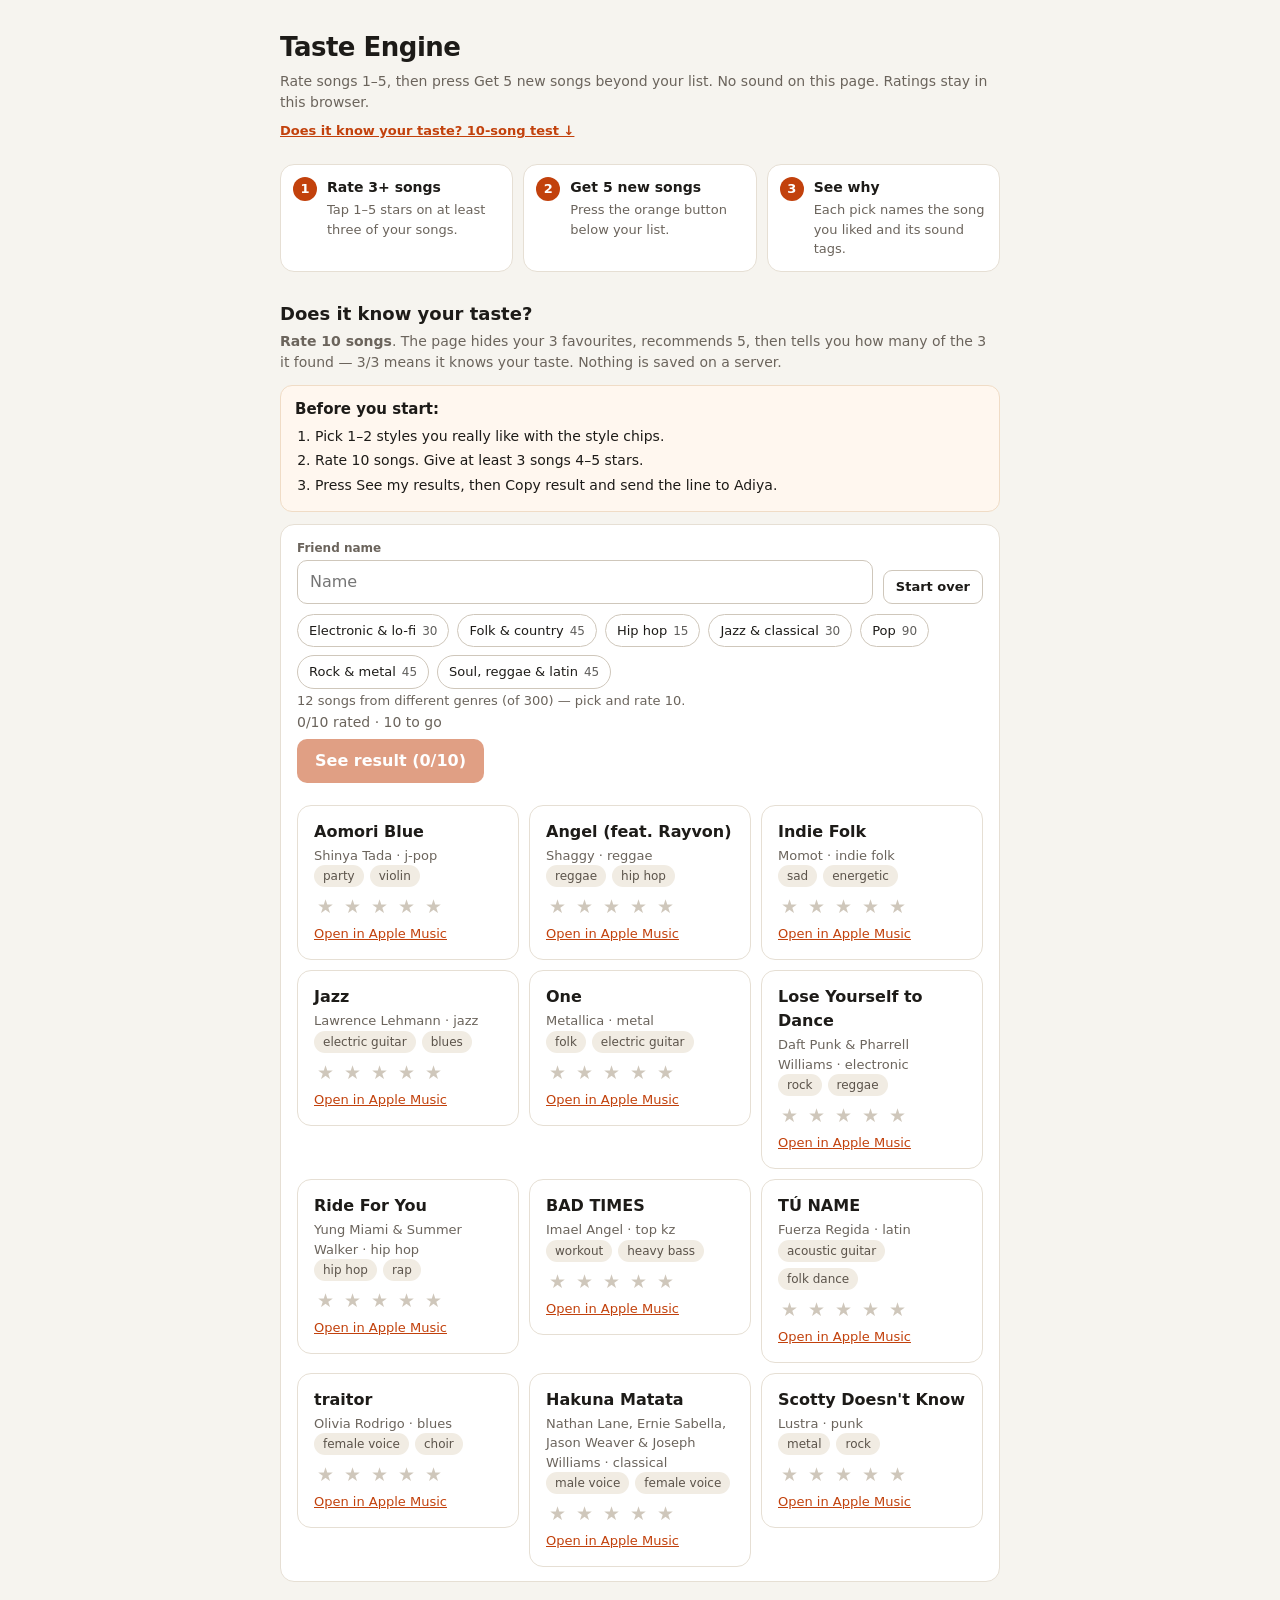
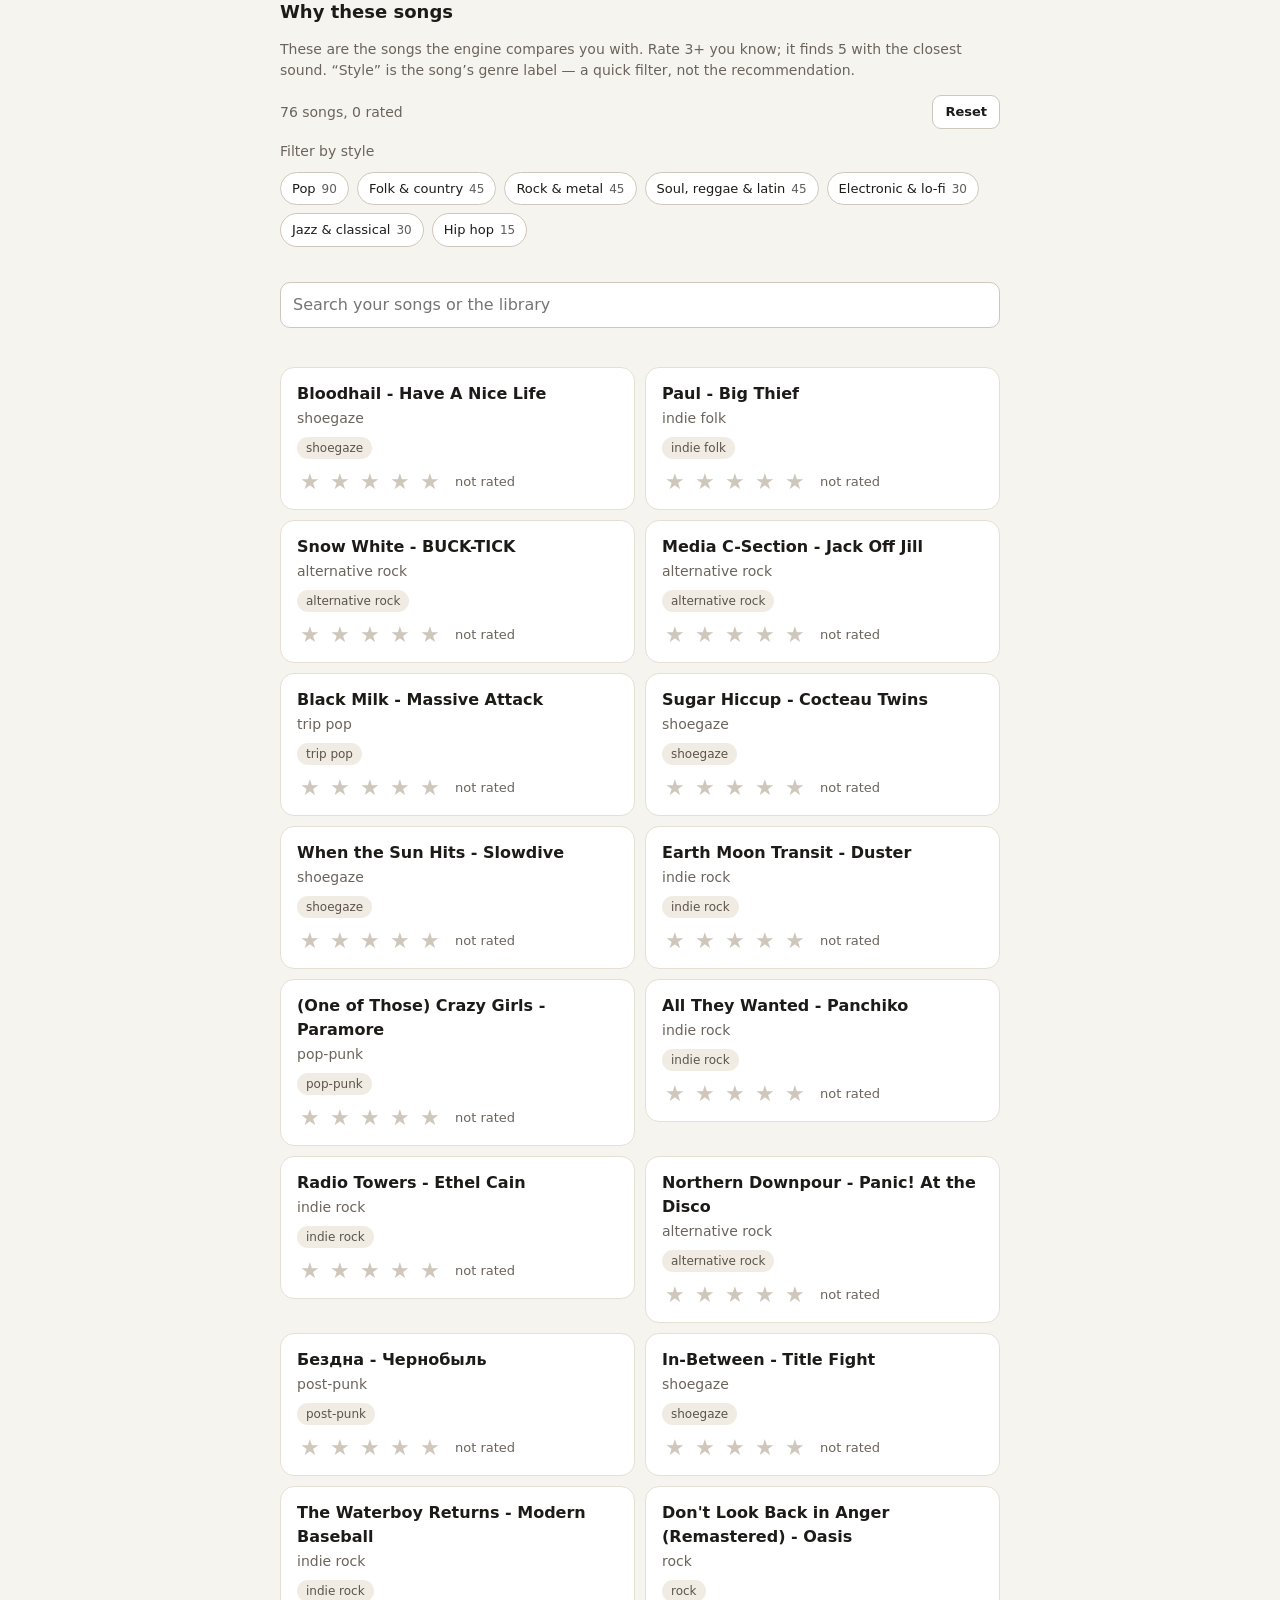
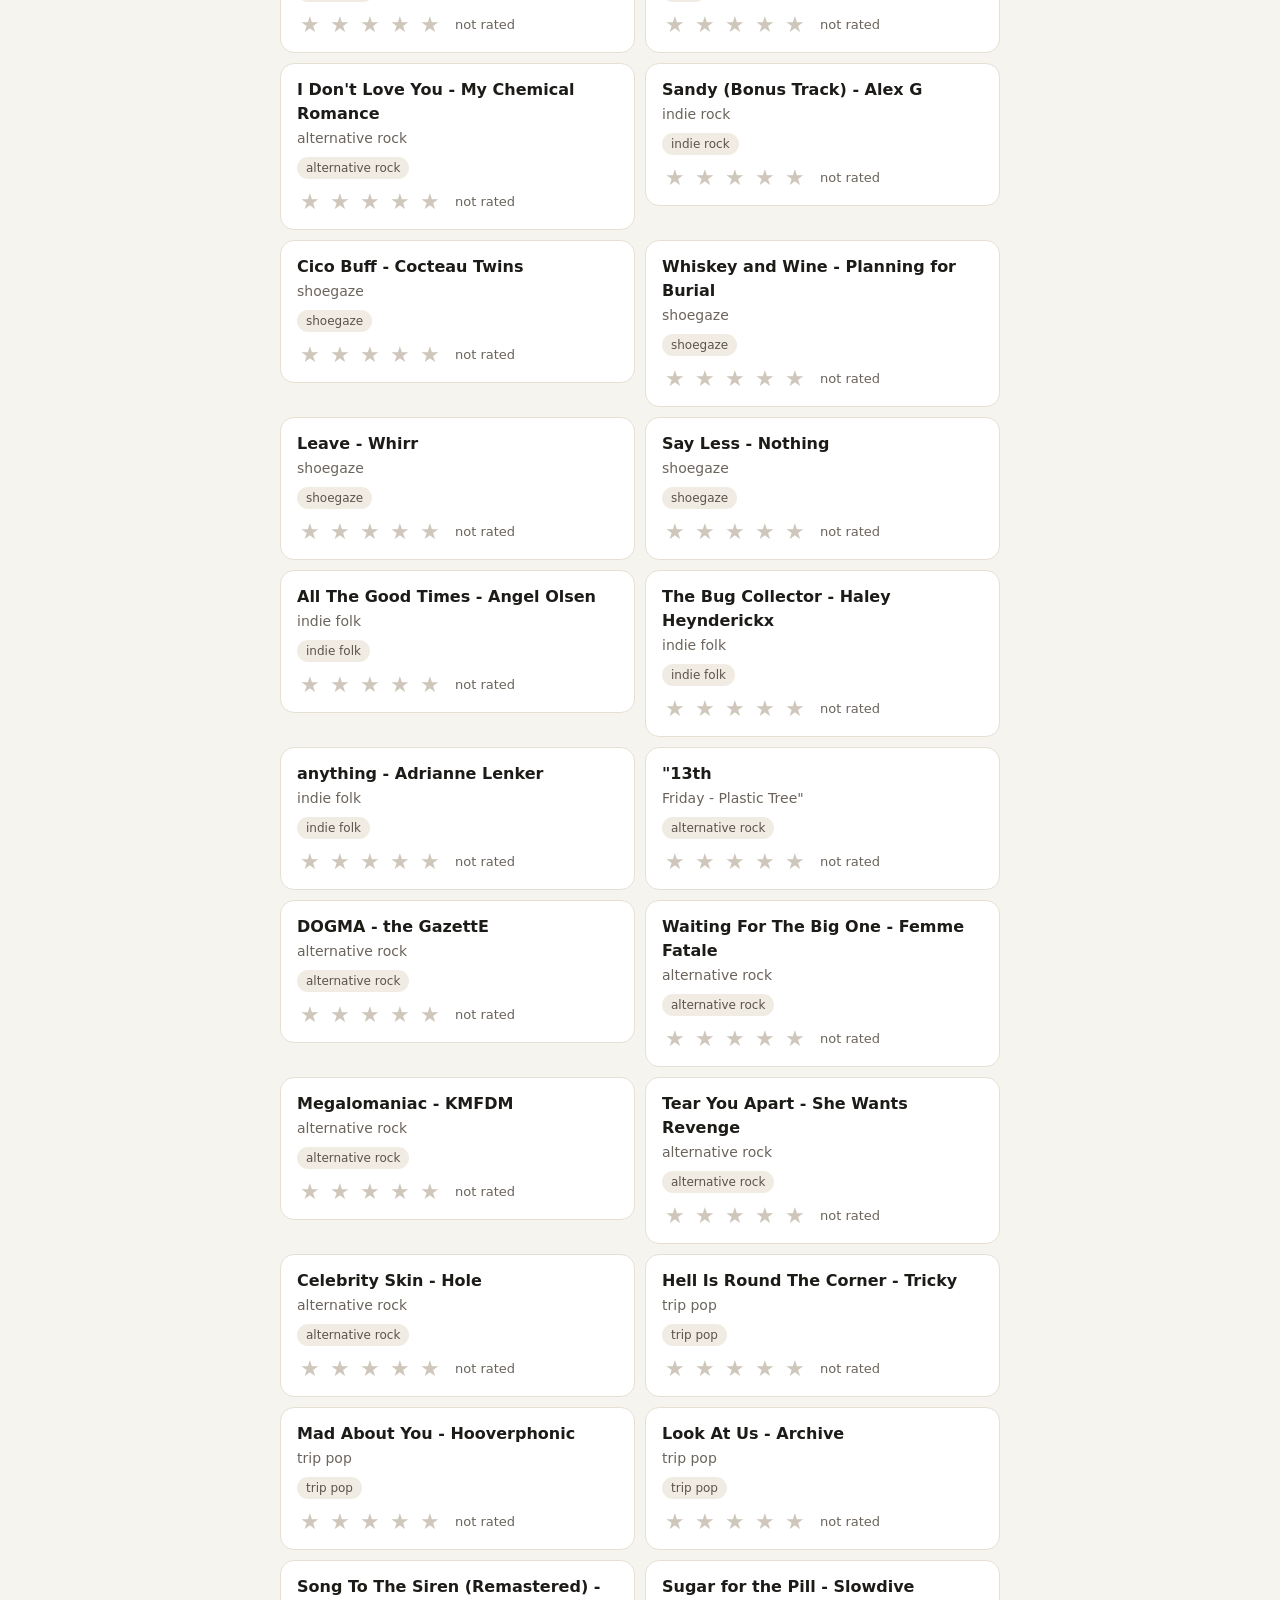
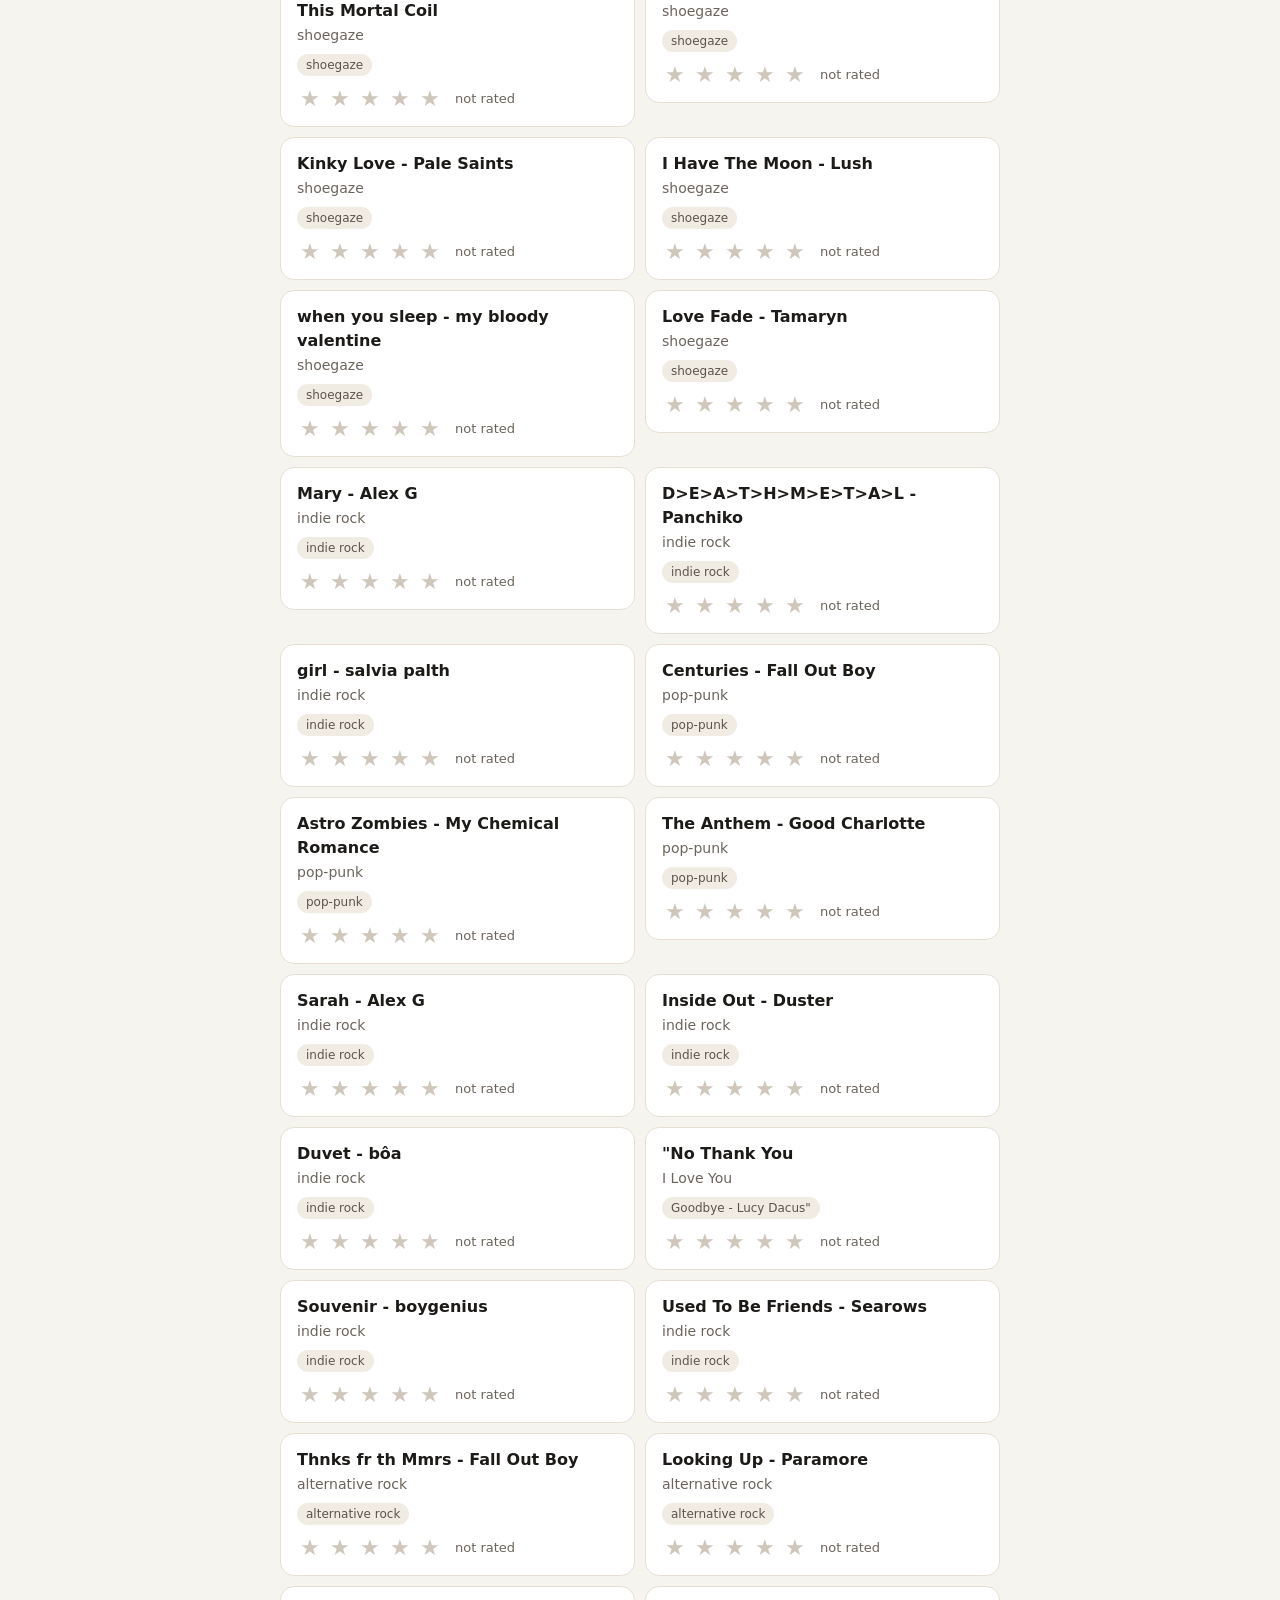
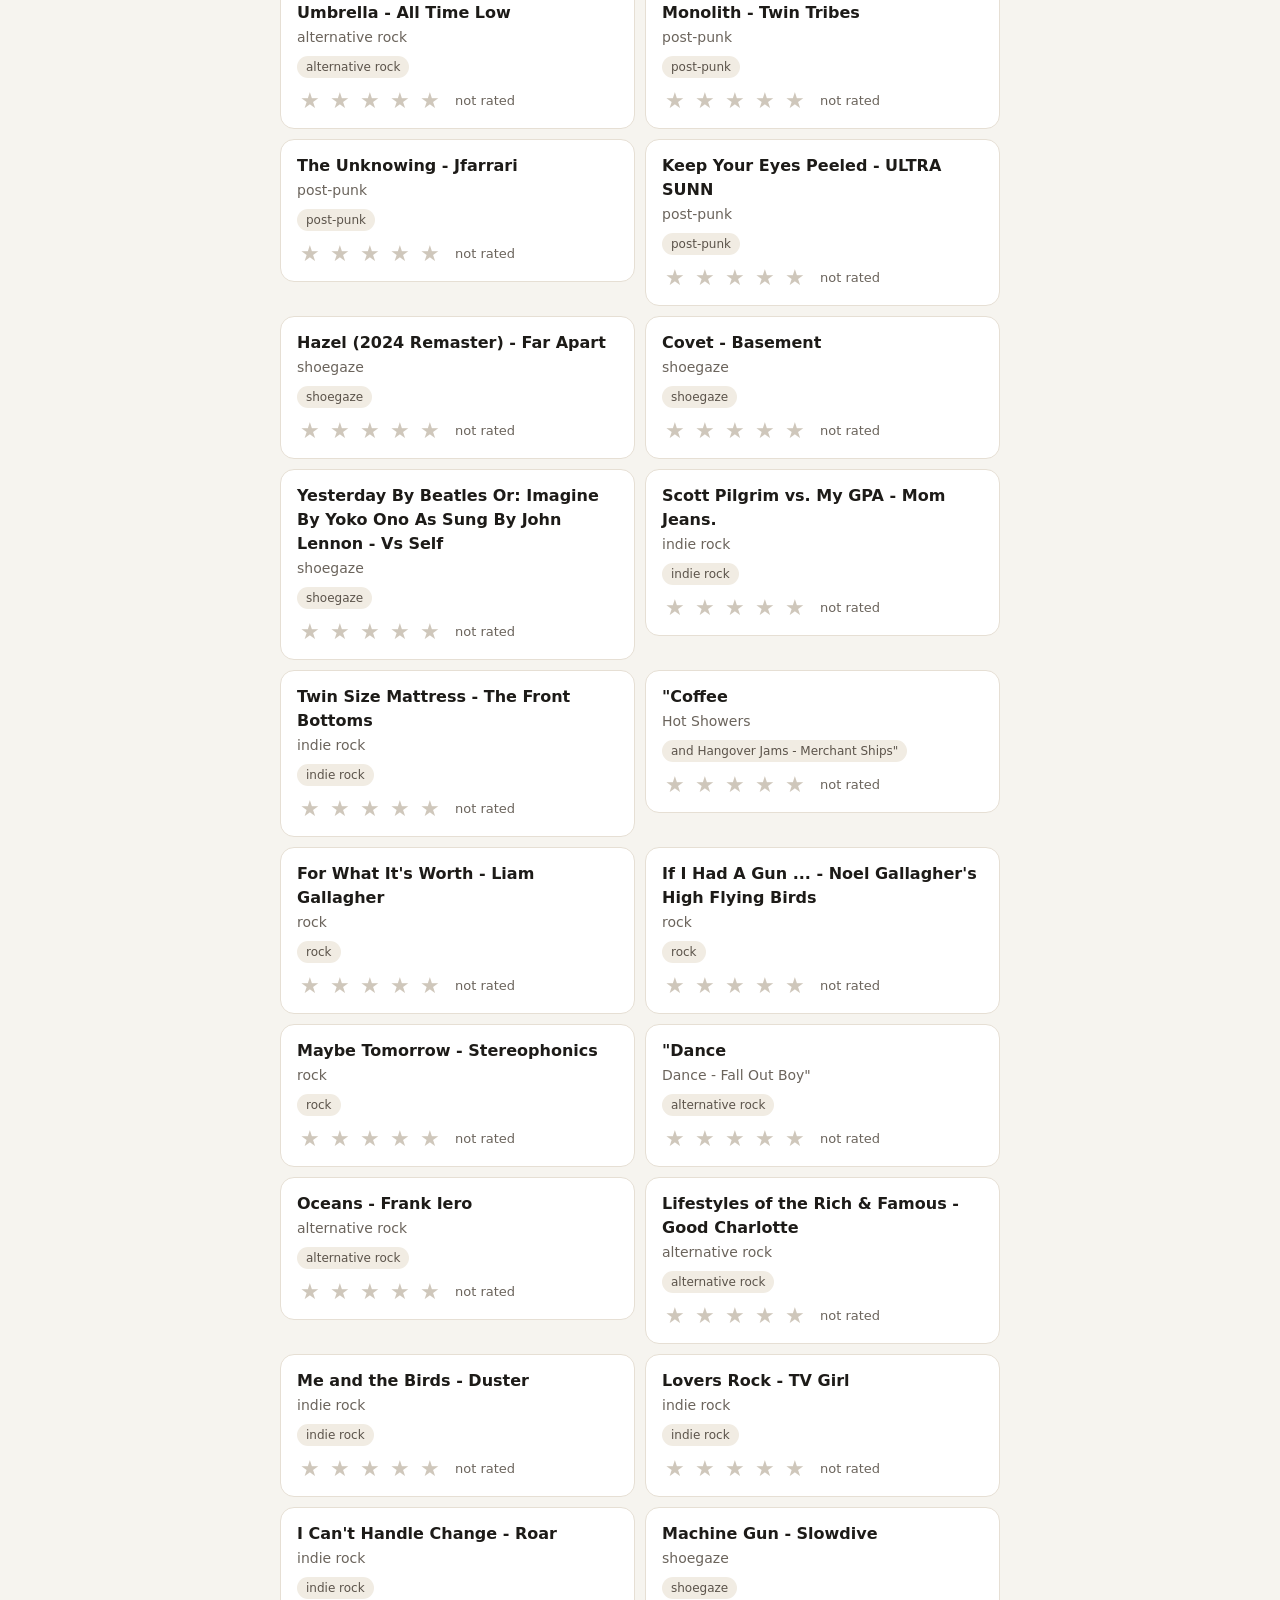
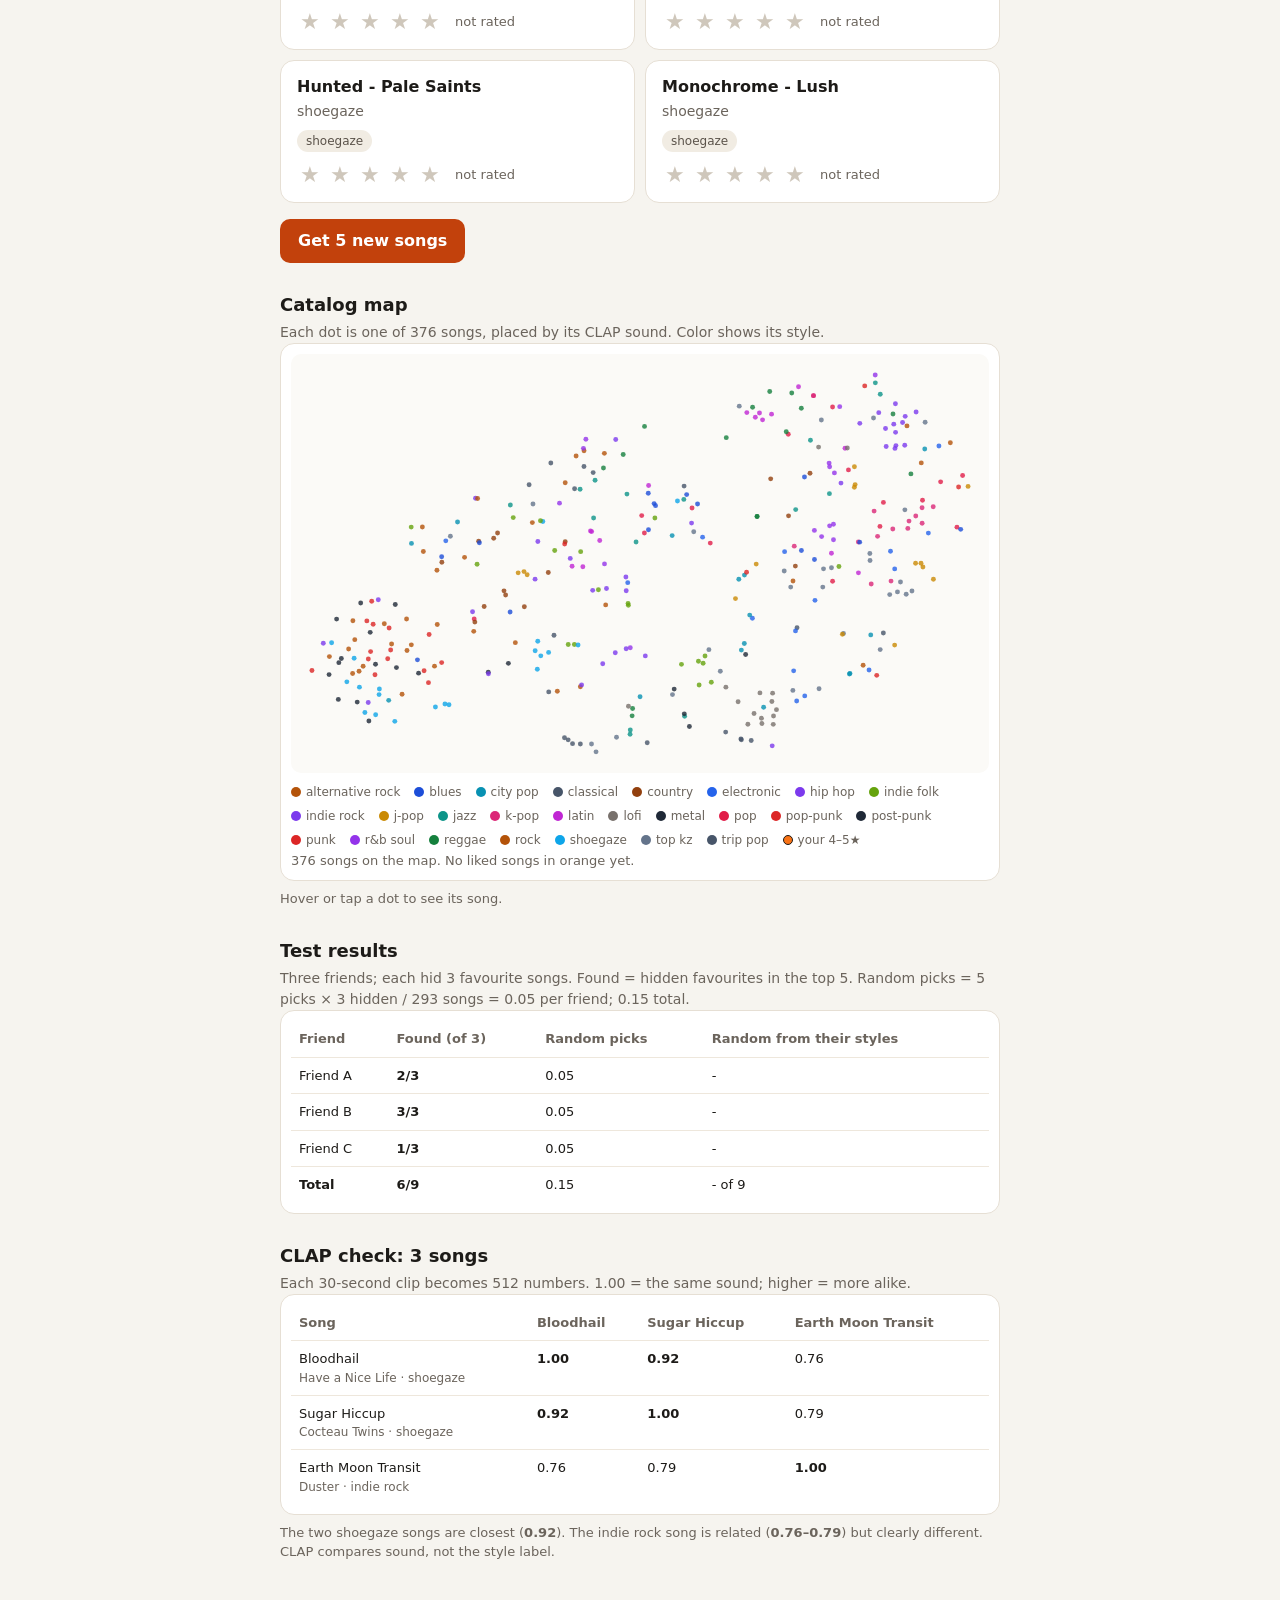
==== commit c7ee8dcb: "Badge uses the shown baselines" ====
--- a/demo/index.html
+++ b/demo/index.html
@@ -1602,13 +1602,15 @@
   if (!found) result.appendChild(friendMap(hidden, visible, chosen.map(candidate => candidate.song)));
   if (found > 0) {
     const parts = [];
-    if (styleAverage) {
-      const x = found / styleAverage;
+    const styleShown = styleAverage === null ? 0 : Number(styleAverage.toFixed(2));
+    const libShown = Number(libraryAverage.toFixed(2));
+    if (styleShown) {
+      const x = found / styleShown;
       parts.push(x >= 1 ? x.toFixed(1) + '× better than same-style random'
         : x.toFixed(1) + '× as often as same-style random');
     }
-    if (libraryAverage) {
-      const y = found / libraryAverage;
+    if (libShown) {
+      const y = found / libShown;
       parts.push(y >= 1 ? y.toFixed(1) + '× better than random'
         : y.toFixed(1) + '× as often as random');
     }
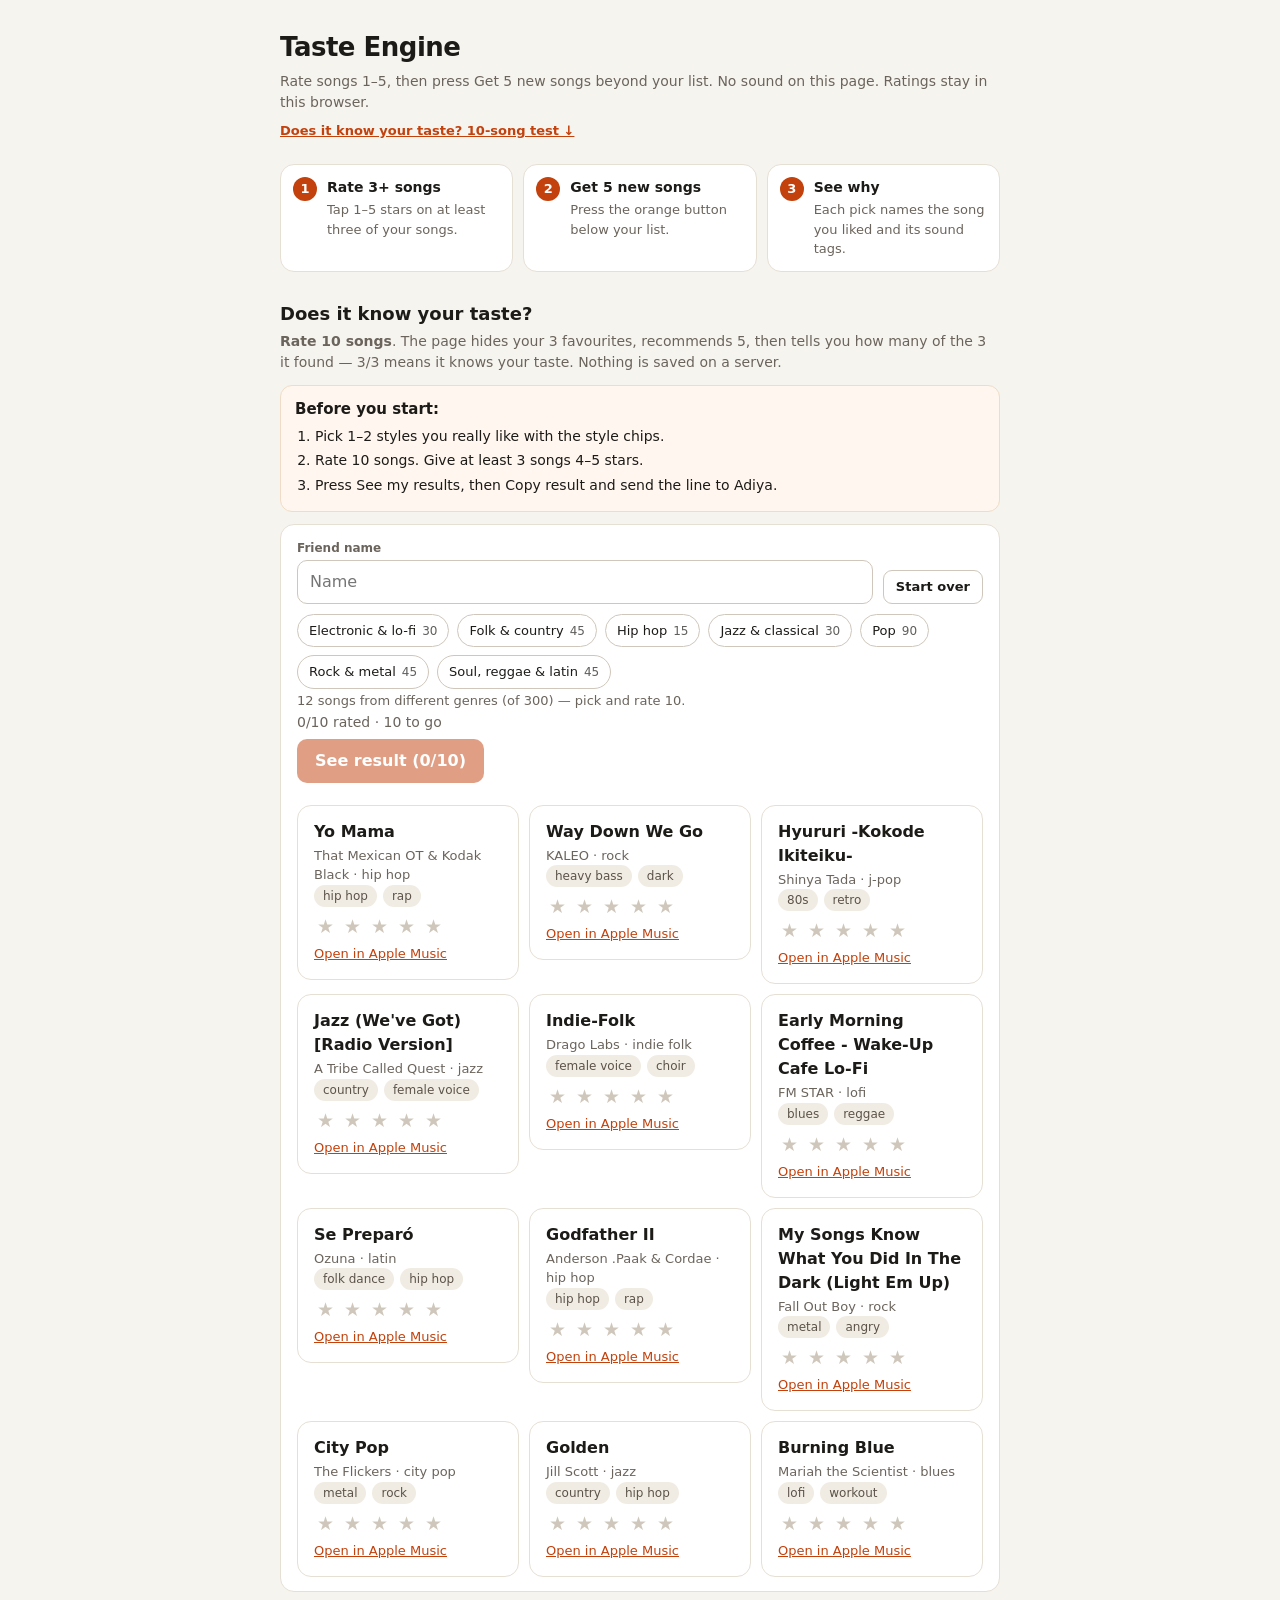
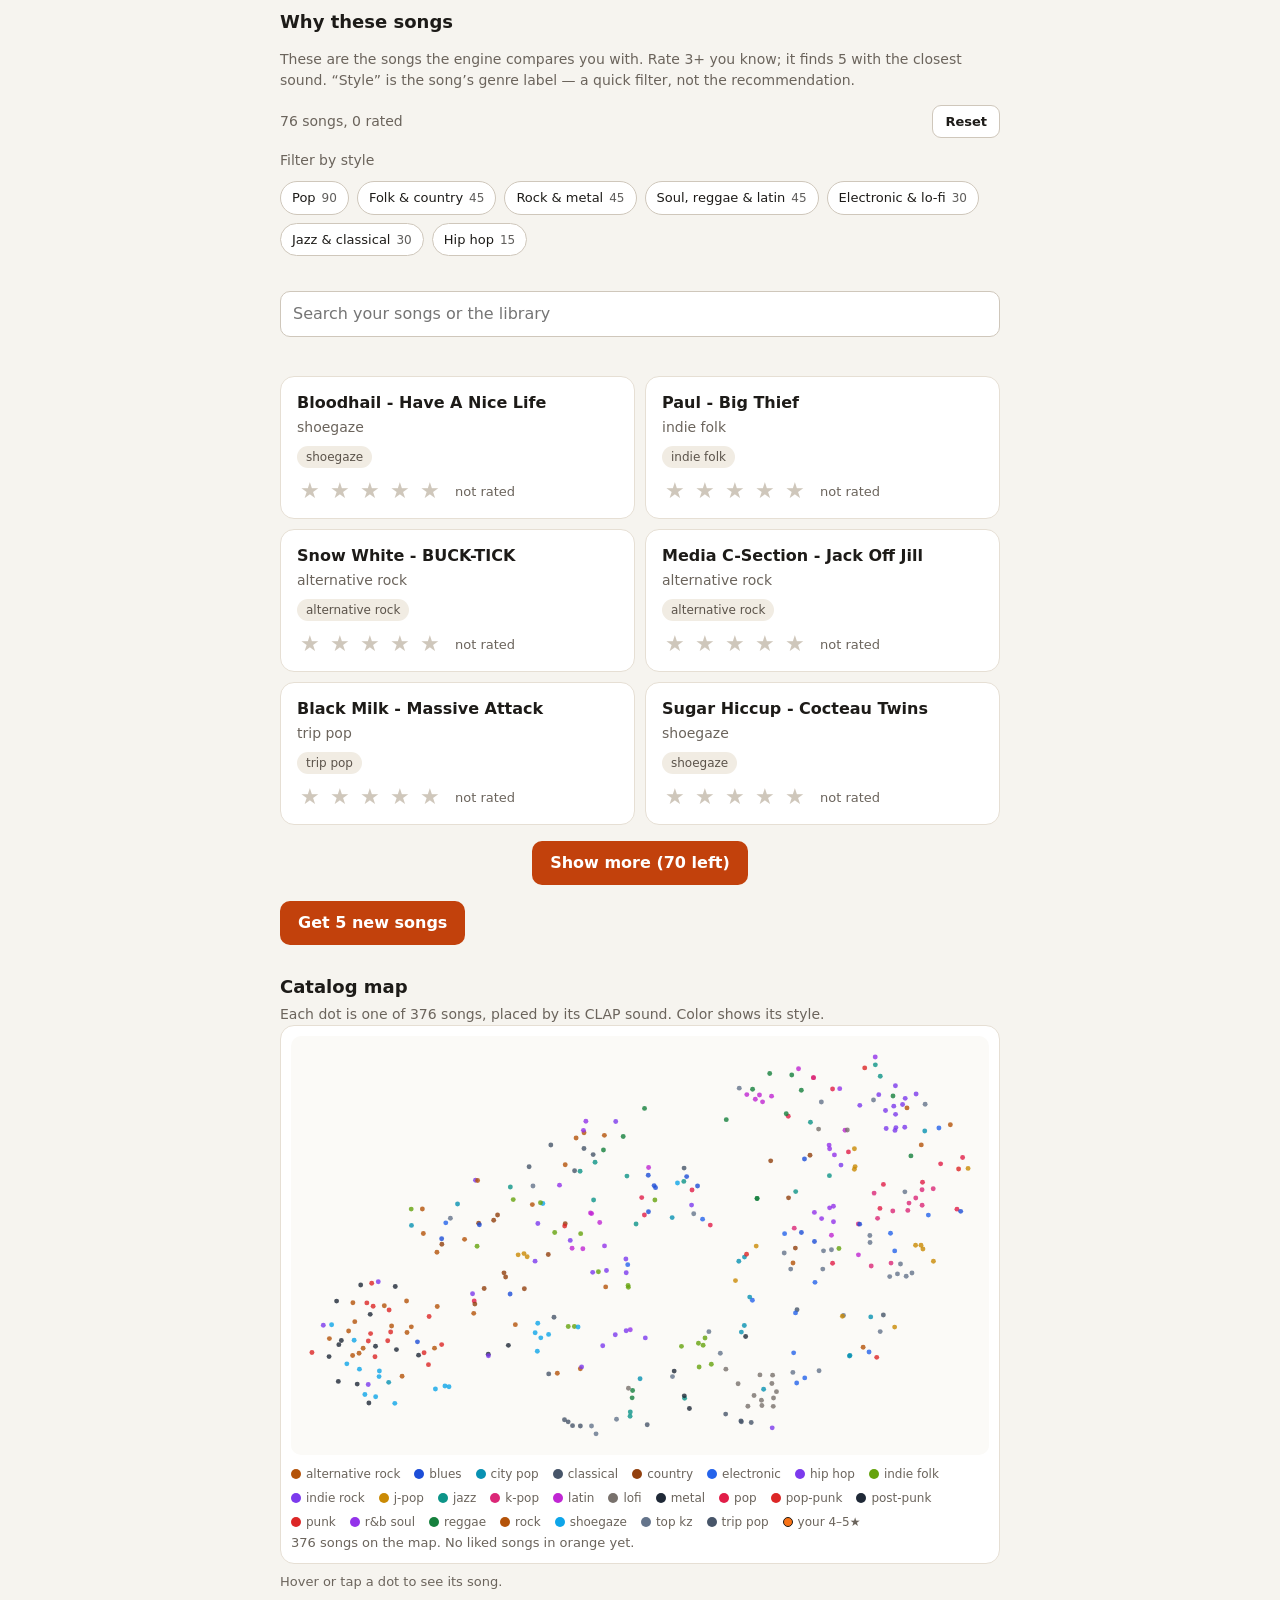
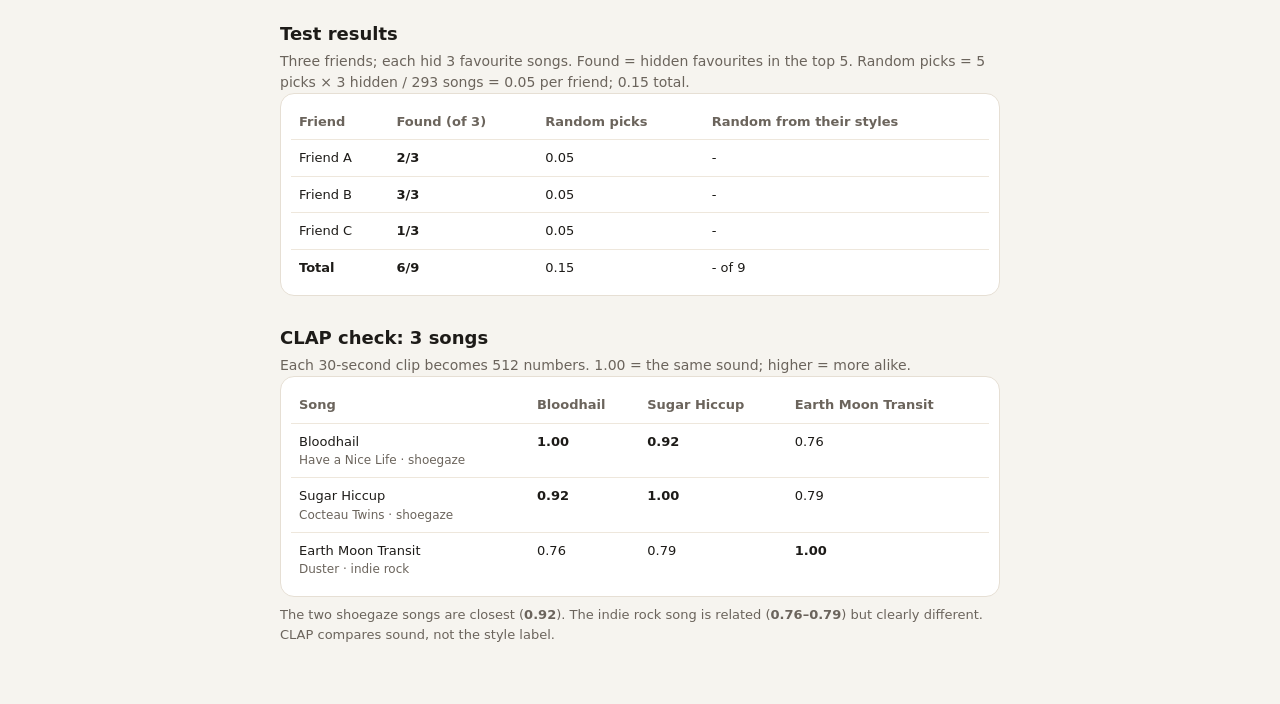
==== commit 4672f183: "Demo: 6-card list with Show more (+6)" ====
--- a/demo/index.html
+++ b/demo/index.html
@@ -104,6 +104,8 @@
   ul { list-style:none; margin:16px 0 0; padding:0; display:grid; gap:10px; }
   li.song { background:var(--card); border:1px solid #e6dfd4; border-radius:14px; padding:14px 16px; }
   #list ul, #library-list ul { grid-template-columns:repeat(2,minmax(0,1fr)); align-items:start; }
+  #list-more { margin:16px auto 0; }
+  #list-more:not([hidden]) { display:block; }
   #friend-results ul { grid-template-columns:repeat(3,minmax(0,1fr)); align-items:start; }
   .title { font-weight:650; }
   .blurb { color:var(--muted); font-size:14px; margin:2px 0 8px; }
@@ -231,6 +233,7 @@
   </div>
   <div id="search-note" class="outside-note"></div>
   <div id="list"></div>
+  <button id="list-more" class="get" type="button" hidden>Show more</button>
   <div id="library-results" class="similar" hidden>
     <h2>From the library</h2>
     <div id="library-note" class="outside-note"></div>
@@ -353,6 +356,9 @@
 let mapProject = null;
 let librarySearchTimer = null;
 let librarySearchToken = 0;
+const SONG_FIRST = 6;
+const SONG_MORE = 6;
+let songLimit = SONG_FIRST;
 const friendRatings = new Map();
 let friendStyle = '';
 let friendOrder = 0;
@@ -668,6 +674,7 @@
 
 function render(songs) {
   allSongs = songs;
+  songLimit = SONG_FIRST;
   document.getElementById('reset').disabled = false;
   const list = document.getElementById('list');
   const summary = document.getElementById('summary');
@@ -748,14 +755,22 @@
   if (!input) return;
   const query = normText(input.value);
   const cards = [...document.querySelectorAll('#list li.song')];
-  let shown = 0;
-  cards.forEach(card => {
+  const matched = cards.filter(card => {
     const textMatch = !query || normText(card.dataset.search || '').includes(query);
     const styleMatch = !selectedStyles.size || selectedStyles.has(card.dataset.group);
-    const match = textMatch && styleMatch;
-    card.hidden = !match;
-    if (match) shown++;
-  });
+    return textMatch && styleMatch;
+  });
+  const matchedSet = new Set(matched);
+  cards.forEach(card => {
+    card.hidden = !matchedSet.has(card) || matched.indexOf(card) >= songLimit;
+  });
+  const shown = matched.length;
+  const more = document.getElementById('list-more');
+  if (more) {
+    const left = shown - songLimit;
+    more.hidden = left <= 0;
+    more.textContent = 'Show more (' + Math.max(left, 0) + ' left)';
+  }
   const note = document.getElementById('search-note');
   if (note) note.textContent = query && shown === 0 ? 'No songs in your list match “' + input.value.trim() + '”.' : '';
 }
@@ -2150,6 +2165,11 @@
   queueLibrarySearch();
 });
 
+document.getElementById('list-more').addEventListener('click', () => {
+  songLimit += SONG_MORE;
+  filterCardList();
+});
+
 document.getElementById('friend-submit').addEventListener('click', () => {
   if (friendRatings.size !== 10) return;
   renderFriendResult(friendHiddenEntries());
